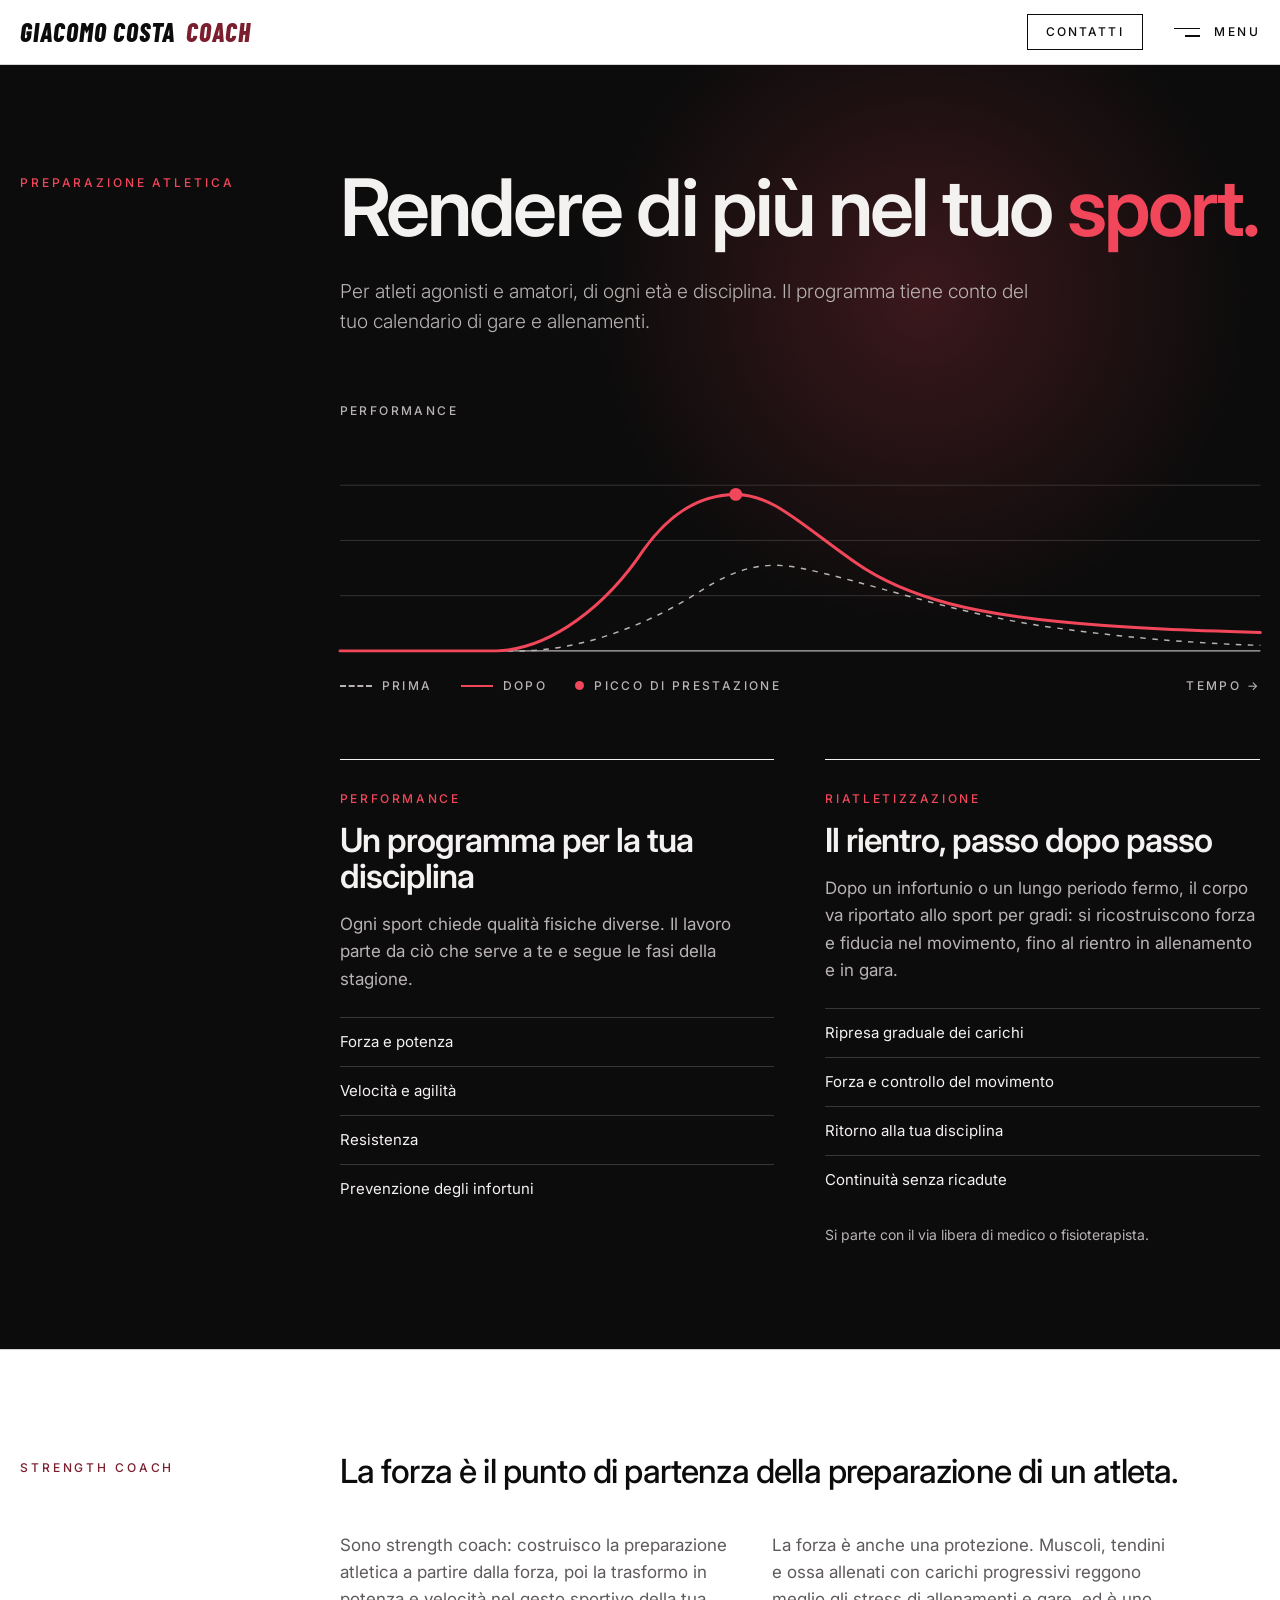
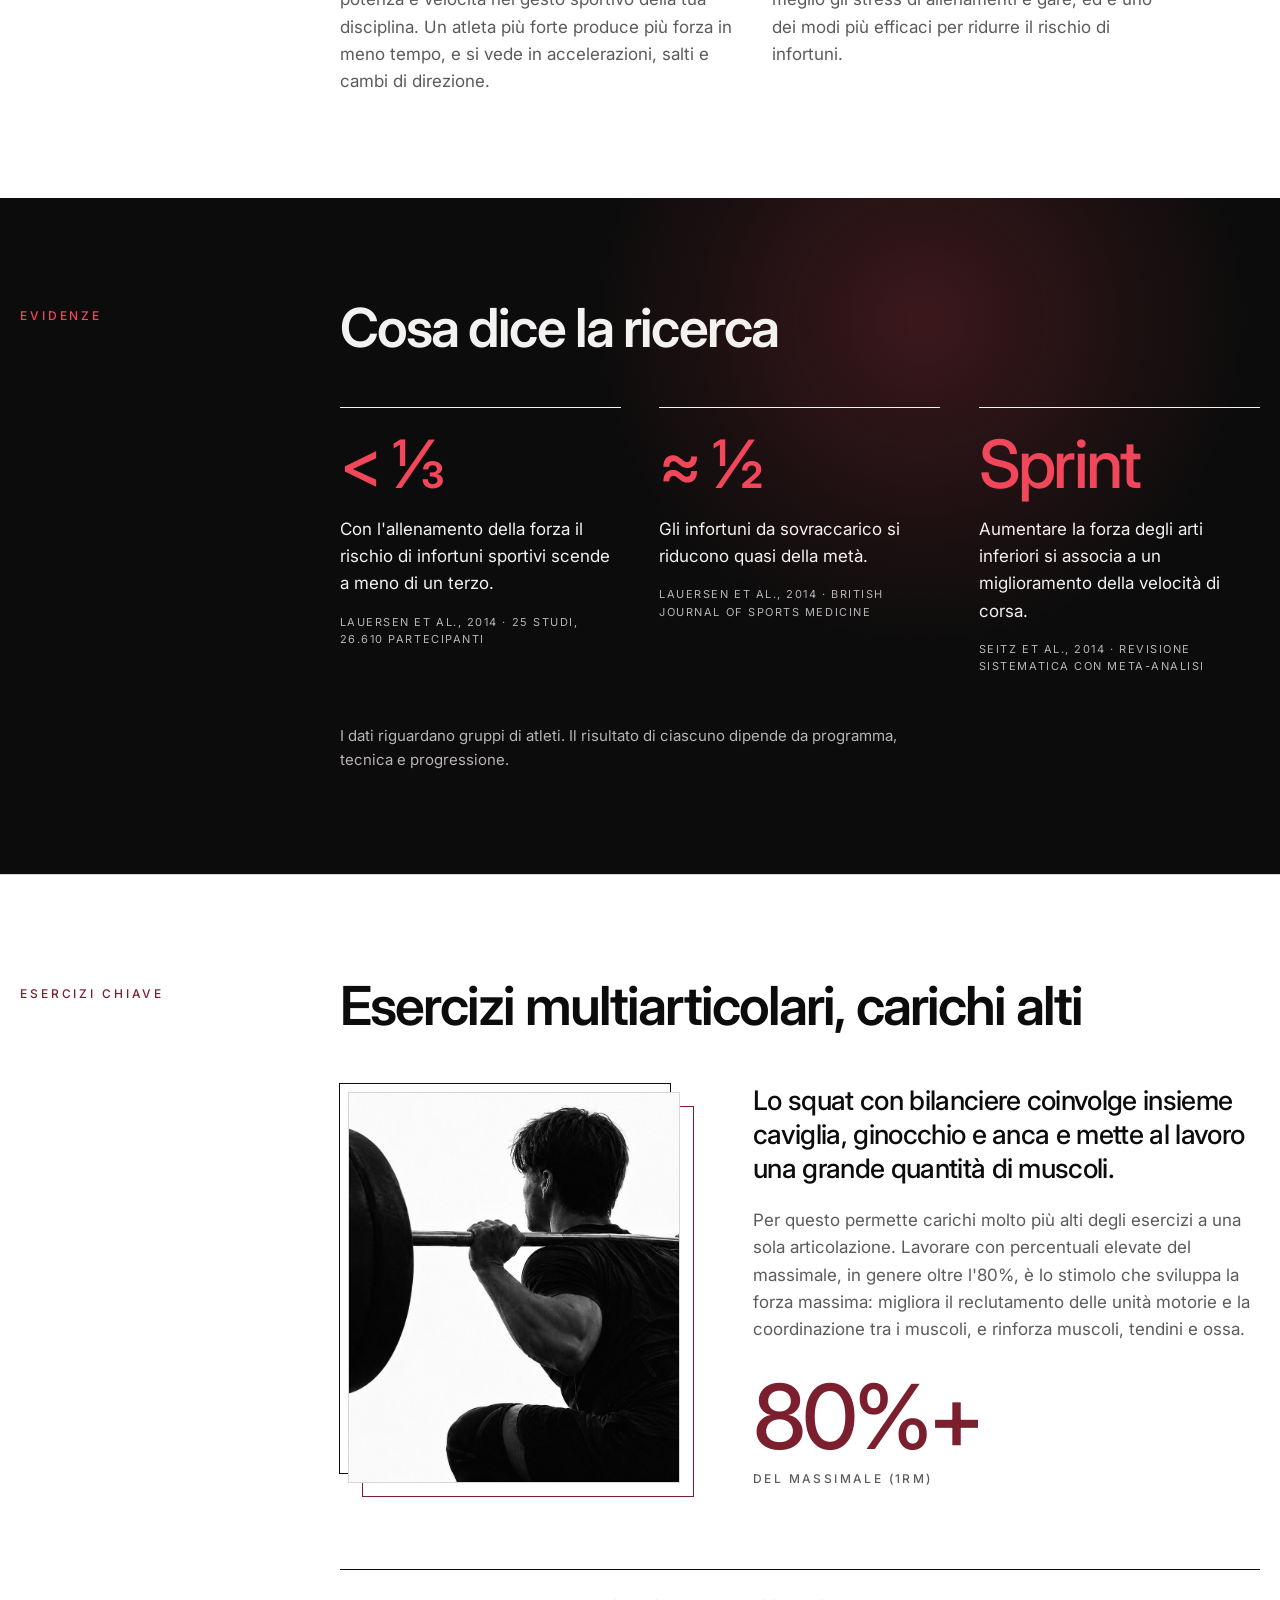
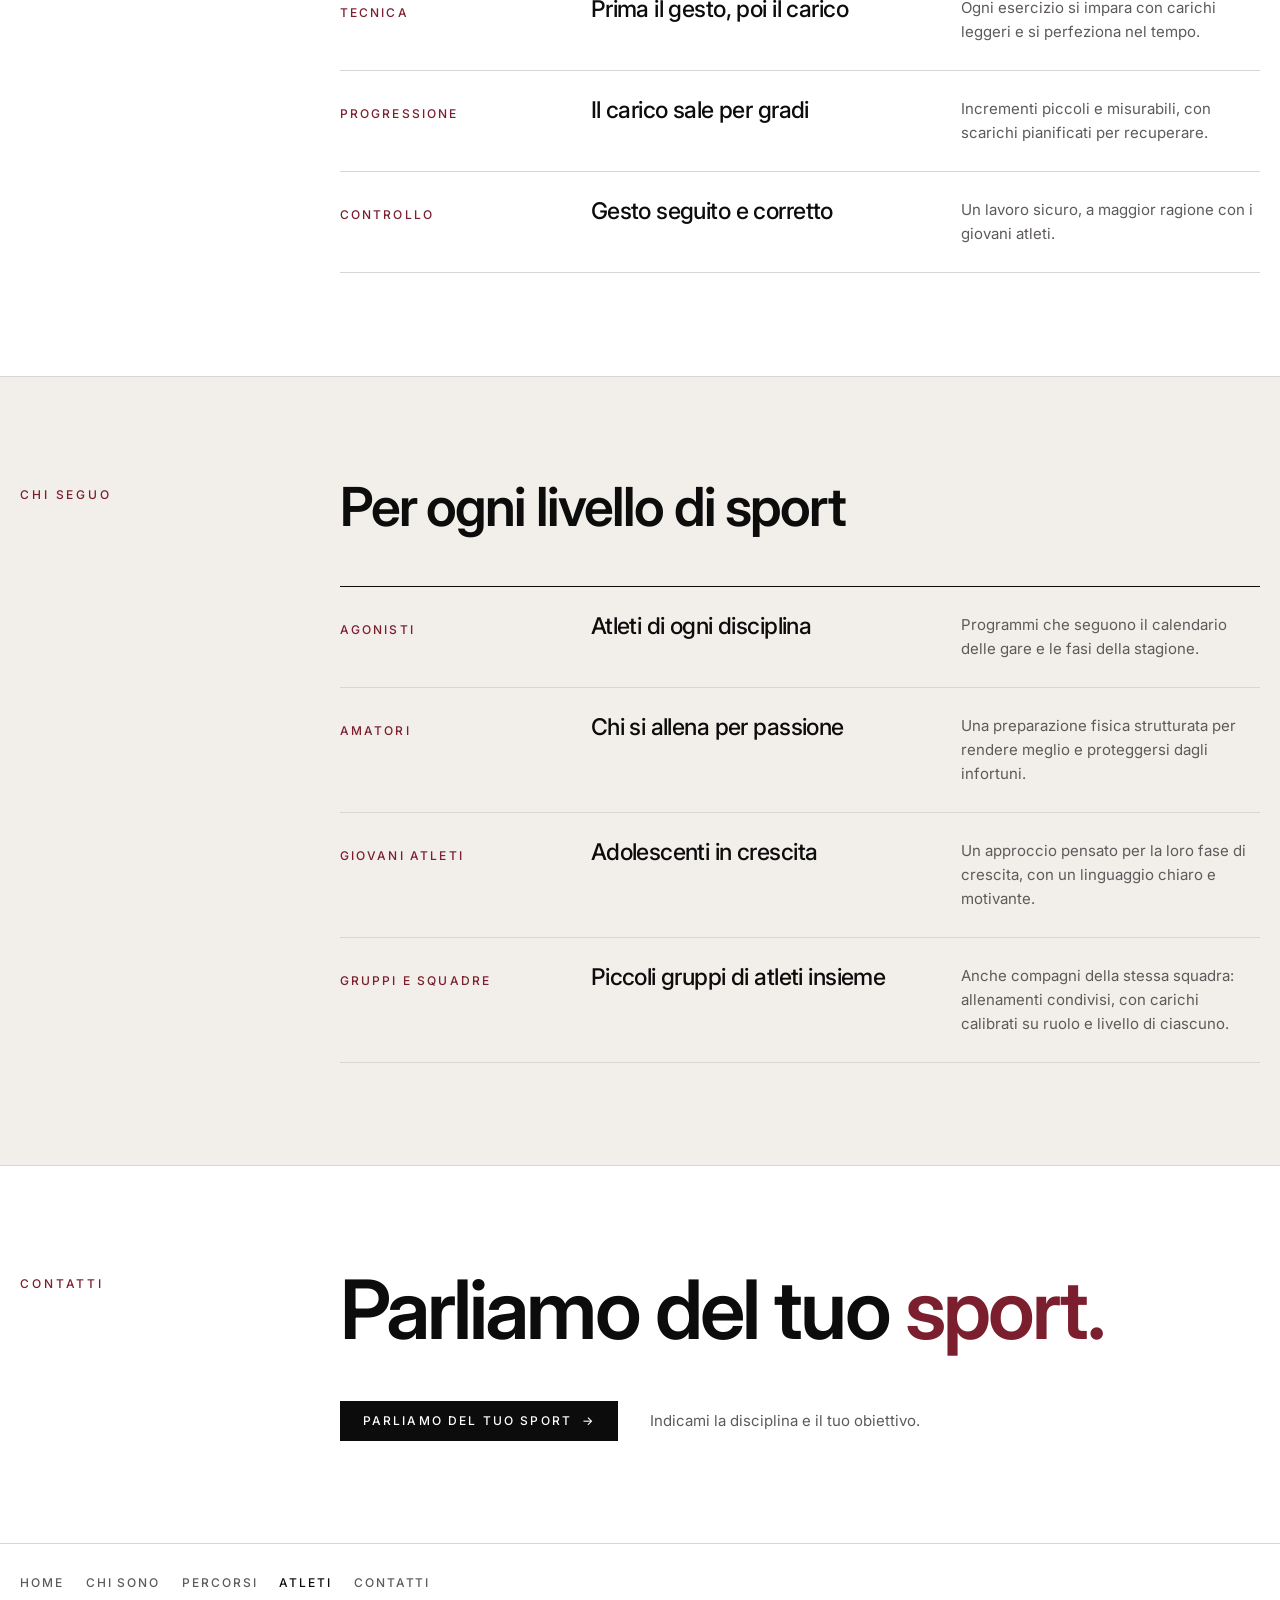
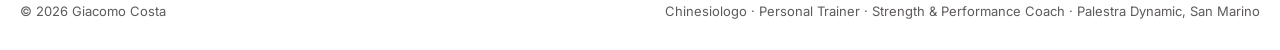
==== atleti.html @ 85cac119 "Add files via upload" ====
<!doctype html>
<html lang="it">
<head>
<meta charset="utf-8">
<meta name="viewport" content="width=device-width, initial-scale=1, viewport-fit=cover">
<title>Preparazione atletica | Giacomo Costa, San Marino</title>
<meta name="description" content="Preparazione atletica e strength coaching per migliorare nel proprio sport, online o alla palestra Dynamic di San Marino.">
<meta name="theme-color" content="#0D0C0C">
<meta property="og:title" content="Preparazione atletica | Giacomo Costa, San Marino">
<meta property="og:description" content="Preparazione atletica e strength coaching per migliorare nel proprio sport, online o alla palestra Dynamic di San Marino.">
<meta property="og:type" content="website">
<meta property="og:locale" content="it_IT">
<meta property="og:site_name" content="Giacomo Costa Coach">
<meta property="og:url" content="https://giacomocostacoach.it/atleti.html">
<link rel="canonical" href="https://giacomocostacoach.it/atleti.html">

<link rel="icon" href="favicon.ico" sizes="48x48">
<link rel="icon" href="icon-96.png" type="image/png" sizes="96x96">
<link rel="icon" href="assets/favicon.svg" type="image/svg+xml">
<link rel="apple-touch-icon" href="apple-touch-icon.png">
<link rel="preconnect" href="https://fonts.googleapis.com"><link rel="preconnect" href="https://fonts.gstatic.com" crossorigin><link rel="stylesheet" href="https://fonts.googleapis.com/css2?family=Inter:ital,opsz,wght@0,14..32,300..700;1,14..32,400&family=Barlow+Condensed:ital,wght@1,800&display=swap">
<link rel="stylesheet" href="style.css">
</head>
<body>
<header class="top">
  <div class="wrap">
    <a class="mark" href="index.html" aria-label="Giacomo Costa Coach, home">Giacomo Costa <span>Coach</span></a>
    <div class="tools">
      <a class="btn" href="contatti.html">Contatti</a>
      <button class="menu-btn" id="menu-btn" type="button" aria-expanded="false" aria-controls="drawer"><span class="bars" aria-hidden="true"></span>Menu</button>
    </div>
  </div>
</header>
<div class="scrim" id="scrim"></div>
<aside class="drawer" id="drawer" aria-label="Menu principale" aria-hidden="true">
  <div class="drawer-head">
    <a class="mark" href="index.html" aria-label="Giacomo Costa Coach, home">Giacomo Costa <span>Coach</span></a>
    <button class="drawer-close" id="drawer-close" type="button"><span aria-hidden="true"></span>Chiudi</button>
  </div>
  <nav aria-label="Pagine del sito"><ul><li style="--n:0"><a href="index.html">Home<small>Inizio</small></a></li><li style="--n:1"><a href="chi-sono.html">Chi sono<small>Profilo e titoli</small></a></li><li style="--n:2"><a href="percorsi.html">Percorsi<small>Obiettivi e metodo</small></a></li><li style="--n:3"><a href="atleti.html" aria-current="page">Atleti<small>Performance e rientro</small></a></li><li style="--n:4"><a href="contatti.html">Contatti<small>Scrivimi</small></a></li></ul></nav>
  <div class="reach">
    <a href="mailto:info@giacomocostacoach.it">info@giacomocostacoach.it</a>
    <a href="https://www.instagram.com/giacomo.costa_/" target="_blank" rel="noopener">@giacomo.costa_</a>
  </div>
</aside>
<main id="top" class="sport">
  <section class="sec band">
    <div class="wrap">
      <div class="grid">
        <p class="label">Preparazione atletica</p>
        <div class="body">
          <h1 class="h1 big">Rendere di più nel tuo <em>sport</em>.</h1>
          <p class="intro">Per atleti agonisti e amatori, di ogni età e disciplina. Il programma tiene conto del tuo calendario di gare e allenamenti.</p>
          <figure class="force">
            <div class="axis-top">Performance</div>
            <svg viewBox="0 0 1000 250" role="img" aria-label="Curva prestazione-tempo: con l'allenamento la prestazione sale più in fretta e arriva più in alto">
              <line class="gl" x1="0" y1="60" x2="1000" y2="60"/>
              <line class="gl" x1="0" y1="120" x2="1000" y2="120"/>
              <line class="gl" x1="0" y1="180" x2="1000" y2="180"/>
              <line class="axis" x1="0" y1="240" x2="1000" y2="240"/>
              <path class="before" d="M0 240 L200 240 C270 238 340 208 390 176 C430 150 460 142 500 150 C570 164 660 198 770 214 C870 228 940 232 1000 234"/>
              <path class="curve" pathLength="1" d="M0 240 L170 240 C230 238 290 190 330 130 C360 88 395 70 430 70 C470 70 500 102 560 144 C620 186 700 200 780 208 C860 216 930 218 1000 220"/>
              <g class="peak">
                <circle class="ring" cx="430" cy="70" r="14"/>
                <circle class="ring r2" cx="430" cy="70" r="14"/>
                <circle class="dot" cx="430" cy="70" r="7"/>
              </g>
            </svg>
            <div class="legend">
              <span class="k k-before">Prima</span>
              <span class="k">Dopo</span>
              <span class="k k-peak">Picco di prestazione</span>
              <span class="t">Tempo →</span>
            </div>
          </figure>
          <div class="tracks">
            <div class="track">
              <small>Performance</small>
              <h3>Un programma per la tua disciplina</h3>
              <p>Ogni sport chiede qualità fisiche diverse. Il lavoro parte da ciò che serve a te e segue le fasi della stagione.</p>
              <ul>
                <li>Forza e potenza</li>
                <li>Velocità e agilità</li>
                <li>Resistenza</li>
                <li>Prevenzione degli infortuni</li>
              </ul>
            </div>
            <div class="track">
              <small>Riatletizzazione</small>
              <h3>Il rientro, passo dopo passo</h3>
              <p>Dopo un infortunio o un lungo periodo fermo, il corpo va riportato allo sport per gradi: si ricostruiscono forza e fiducia nel movimento, fino al rientro in allenamento e in gara.</p>
              <ul>
                <li>Ripresa graduale dei carichi</li>
                <li>Forza e controllo del movimento</li>
                <li>Ritorno alla tua disciplina</li>
                <li>Continuità senza ricadute</li>
              </ul>
              <p class="gate">Si parte con il via libera di medico o fisioterapista.</p>
            </div>
          </div>
        </div>
      </div>
    </div>
  </section>

  <section class="sec">
    <div class="wrap">
      <div class="grid">
        <p class="label">Strength coach</p>
        <div class="body">
          <h2 class="lead">La forza è il punto di partenza della preparazione di un atleta.</h2>
          <div class="cols">
            <p>Sono strength coach: costruisco la preparazione atletica a partire dalla forza, poi la trasformo in potenza e velocità nel gesto sportivo della tua disciplina. Un atleta più forte produce più forza in meno tempo, e si vede in accelerazioni, salti e cambi di direzione.</p>
            <p>La forza è anche una protezione. Muscoli, tendini e ossa allenati con carichi progressivi reggono meglio gli stress di allenamenti e gare, ed è uno dei modi più efficaci per ridurre il rischio di infortuni.</p>
          </div>
        </div>
      </div>
    </div>
  </section>

  <section class="sec band">
    <div class="wrap">
      <div class="grid">
        <p class="label">Evidenze</p>
        <div class="body">
          <h2 class="h2">Cosa dice la ricerca</h2>
          <div class="stats">
            <div class="stat">
              <b>&lt; ⅓</b>
              <p>Con l'allenamento della forza il rischio di infortuni sportivi scende a meno di un terzo.</p>
              <small class="src">Lauersen et al., 2014 · 25 studi, 26.610 partecipanti</small>
            </div>
            <div class="stat">
              <b>≈ ½</b>
              <p>Gli infortuni da sovraccarico si riducono quasi della metà.</p>
              <small class="src">Lauersen et al., 2014 · British Journal of Sports Medicine</small>
            </div>
            <div class="stat">
              <b>Sprint</b>
              <p>Aumentare la forza degli arti inferiori si associa a un miglioramento della velocità di corsa.</p>
              <small class="src">Seitz et al., 2014 · revisione sistematica con meta-analisi</small>
            </div>
          </div>
          <p class="stat-note">I dati riguardano gruppi di atleti. Il risultato di ciascuno dipende da programma, tecnica e progressione.</p>
        </div>
      </div>
    </div>
  </section>

  <section class="sec">
    <div class="wrap">
      <div class="grid">
        <p class="label">Esercizi chiave</p>
        <div class="body">
          <h2 class="h2">Esercizi multiarticolari, carichi alti</h2>
          <div class="sq">
            <div class="frame-wrap sqwrap"><figure class="slot sqphoto">
              <img src="assets/squat.jpg" alt="Squat con bilanciere" width="877" height="1032" loading="lazy" decoding="async">
            </figure></div>
            <div class="sq-txt">
              <p class="sq-lead">Lo squat con bilanciere coinvolge insieme caviglia, ginocchio e anca e mette al lavoro una grande quantità di muscoli.</p>
              <p>Per questo permette carichi molto più alti degli esercizi a una sola articolazione. Lavorare con percentuali elevate del massimale, in genere oltre l'80%, è lo stimolo che sviluppa la forza massima: migliora il reclutamento delle unità motorie e la coordinazione tra i muscoli, e rinforza muscoli, tendini e ossa.</p>
              <div class="sq-num"><p class="bignum">80%+</p><p class="bigcap">del massimale (1RM)</p></div>
            </div>
          </div>
          <div class="rows">
            <div class="r">
              <p class="k">Tecnica</p>
              <p class="t">Prima il gesto, poi il carico</p>
              <p class="n">Ogni esercizio si impara con carichi leggeri e si perfeziona nel tempo.</p>
            </div>
            <div class="r">
              <p class="k">Progressione</p>
              <p class="t">Il carico sale per gradi</p>
              <p class="n">Incrementi piccoli e misurabili, con scarichi pianificati per recuperare.</p>
            </div>
            <div class="r">
              <p class="k">Controllo</p>
              <p class="t">Gesto seguito e corretto</p>
              <p class="n">Un lavoro sicuro, a maggior ragione con i giovani atleti.</p>
            </div>
          </div>
        </div>
      </div>
    </div>
  </section>

  <section class="sec stone">
    <div class="wrap">
      <div class="grid">
        <p class="label">Chi seguo</p>
        <div class="body">
          <h2 class="h2">Per ogni livello di sport</h2>
          <div class="rows">
            <div class="r">
              <p class="k">Agonisti</p>
              <p class="t">Atleti di ogni disciplina</p>
              <p class="n">Programmi che seguono il calendario delle gare e le fasi della stagione.</p>
            </div>
            <div class="r">
              <p class="k">Amatori</p>
              <p class="t">Chi si allena per passione</p>
              <p class="n">Una preparazione fisica strutturata per rendere meglio e proteggersi dagli infortuni.</p>
            </div>
            <div class="r">
              <p class="k">Giovani atleti</p>
              <p class="t">Adolescenti in crescita</p>
              <p class="n">Un approccio pensato per la loro fase di crescita, con un linguaggio chiaro e motivante.</p>
            </div>
            <div class="r">
              <p class="k">Gruppi e squadre</p>
              <p class="t">Piccoli gruppi di atleti insieme</p>
              <p class="n">Anche compagni della stessa squadra: allenamenti condivisi, con carichi calibrati su ruolo e livello di ciascuno.</p>
            </div>
          </div>
        </div>
      </div>
    </div>
  </section>

  <section class="sec">
    <div class="wrap">
      <div class="grid">
        <p class="label">Contatti</p>
        <div class="body">
          <h2 class="big">Parliamo del tuo <em>sport</em>.</h2>
          <div class="cta-row">
            <a class="btn solid" href="contatti.html">Parliamo del tuo sport</a>
            <p class="note" style="margin:0">Indicami la disciplina e il tuo obiettivo.</p>
          </div>
        </div>
      </div>
    </div>
  </section>
</main>
<footer>
  <div class="wrap">
    <div class="foot-top"><ul class="flinks"><li><a href="index.html">Home</a></li><li><a href="chi-sono.html">Chi sono</a></li><li><a href="percorsi.html">Percorsi</a></li><li><a href="atleti.html" aria-current="page">Atleti</a></li><li><a href="contatti.html">Contatti</a></li></ul></div>
    <div class="foot-bot">
      <span>© 2026 Giacomo Costa</span>
      <span>Chinesiologo · Personal Trainer · Strength &amp; Performance Coach · Palestra Dynamic, San Marino</span>
    </div>
  </div>
</footer>
<button class="totop" id="totop" type="button" aria-label="Torna all'inizio della pagina">
  <svg viewBox="0 0 44 44" aria-hidden="true">
    <circle class="trk" cx="22" cy="22" r="20"/>
    <circle class="prg" cx="22" cy="22" r="20" pathLength="1"/>
    <path class="arw" d="M22 29V15M15 21l7-7 7 7"/>
  </svg>
</button>
<script src="site.js"></script>
</body>
</html>
---- style.css ----
/* Layout: editorial, asymmetric 12-column grid on white with hairline rules.
   Colour is rationed: one bordeaux block, one bordeaux italic per headline,
   and a goniometer (joint-angle gauge) motif on the portrait frame. */
:root{
  --paper:#FFFFFF;
  --ink:#0D0C0C;
  --mute:#5E5A5B;
  --line:#DAD6D6;
  --tint:#F5F3F3;
  --accent:#7B1E2E;
  --block:#7B1E2E;
  --on-block:#FFFFFF;
  --on-block-mute:rgba(255,255,255,.8);
  --band:#0D0C0C;--on-band:#F4F1F1;--on-band-mute:#B9B3B4;--band-line:#3A3536;--accent-band:#F2475A;
  --display:"Bodoni Moda","Didot","Bodoni 72",Georgia,serif;
  --sans:"Inter","SF Pro Text","Helvetica Neue",system-ui,sans-serif;
}
@media (prefers-color-scheme: dark){
  :root:not([data-theme="light"]){
    --paper:#0C0B0B;--ink:#F4F1F1;--mute:#A39E9F;--line:#2D292A;--tint:#151213;--accent:#F2475A;--block:#7B1E2E;--on-block:#FFFFFF;--on-block-mute:rgba(255,255,255,.8);
    --band:#171314;--on-band:#F4F1F1;--on-band-mute:#B9B3B4;--band-line:#3A3536;--accent-band:#F2475A;
    color-scheme:dark;
  }
}
:root[data-theme="dark"]{
  --paper:#0C0B0B;--ink:#F4F1F1;--mute:#A39E9F;--line:#2D292A;--tint:#151213;--accent:#F2475A;--block:#7B1E2E;--on-block:#FFFFFF;--on-block-mute:rgba(255,255,255,.8);
  --band:#171314;--on-band:#F4F1F1;--on-band-mute:#B9B3B4;--band-line:#3A3536;--accent-band:#F2475A;
  color-scheme:dark;
}

*{box-sizing:border-box}
html{scroll-behavior:smooth}
body{
  margin:0;background:var(--paper);color:var(--ink);
  font-family:var(--sans);font-size:1.0625rem;line-height:1.6;font-weight:400;
  -webkit-font-smoothing:antialiased;
}
body::before{content:"";position:fixed;inset:0 0 auto;height:env(safe-area-inset-top,0px);z-index:10;background:var(--paper)}
a{color:inherit}
a:focus-visible,.btn:focus-visible{outline:2px solid var(--accent);outline-offset:3px}
h1,h2,h3,p,dl,dd,figure{margin:0}

.wrap{
  width:100%;max-width:1280px;margin-inline:auto;
  padding-left:max(20px,env(safe-area-inset-left,0px));
  padding-right:max(20px,env(safe-area-inset-right,0px));
}

/* Header */
.top{position:sticky;top:env(safe-area-inset-top,0px);z-index:11;background:var(--paper);border-bottom:1px solid var(--line)}
.top .wrap{display:flex;align-items:center;justify-content:space-between;gap:24px;min-height:64px}
.mark{font-weight:500;font-size:.8125rem;letter-spacing:.32em;text-transform:uppercase;text-decoration:none;white-space:nowrap}
.nav{display:flex;align-items:center;gap:28px}
.nav a:not(.btn){font-size:.75rem;letter-spacing:.18em;text-transform:uppercase;color:var(--mute);text-decoration:none;font-weight:500}
.nav a:not(.btn):hover{color:var(--ink)}
.btn{
  display:inline-flex;align-items:center;gap:10px;padding:13px 22px;
  border:1px solid var(--ink);color:var(--ink);background:transparent;
  font:500 .75rem/1 var(--sans);letter-spacing:.18em;text-transform:uppercase;text-decoration:none;
  transition:background .2s,color .2s,border-color .2s,transform .3s cubic-bezier(.2,.7,.2,1);
}
.btn:hover{background:var(--ink);color:var(--paper)}
.btn.solid{background:var(--ink);color:var(--paper)}
.btn.solid:hover{background:var(--accent);border-color:var(--accent);color:var(--paper)}

/* Hero */
.hero{padding-block:clamp(40px,7vw,96px) clamp(40px,6vw,80px)}
.hero .grid{display:grid;grid-template-columns:repeat(12,minmax(0,1fr));gap:clamp(24px,3vw,48px);align-items:end}
.hero-copy{grid-column:1/9;min-width:0}
.hero-frame{grid-column:9/13;min-width:0}
.eyebrow{display:flex;align-items:center;gap:14px;margin-bottom:28px;font-size:.75rem;letter-spacing:.24em;text-transform:uppercase;color:var(--accent);font-weight:500}
.eyebrow::before{content:"";width:40px;height:1px;background:currentColor;flex:none}
.h1{font-family:var(--display);font-weight:400;font-size:clamp(2.3rem,5.2vw,4.7rem);line-height:1.04;letter-spacing:-.022em;margin-bottom:28px;text-wrap:balance}
.h1 em{font-style:italic;color:var(--accent)}
.lede{font-weight:300;font-size:clamp(1.1rem,1.5vw,1.3rem);line-height:1.55;color:var(--mute);max-width:32em;margin-bottom:20px}
.hero-where{margin-bottom:36px;font-size:.8125rem;letter-spacing:.22em;text-transform:uppercase;font-weight:500;color:var(--accent)}
.actions{display:flex;flex-wrap:wrap;gap:12px}

.slot{position:relative;background:var(--tint);border:1px solid var(--line);overflow:hidden;isolation:isolate}
.slot img{position:absolute;inset:0;display:block;width:100%;height:100%;object-fit:cover}
.portrait img{object-position:52% 30%}
.slot figcaption{position:absolute;left:16px;top:14px;font-size:.6875rem;letter-spacing:.2em;text-transform:uppercase;color:var(--mute)}
.portrait{aspect-ratio:4/5;max-width:100%}

/* Ledger */
.ledger{display:grid;grid-template-columns:repeat(4,minmax(0,1fr));gap:28px clamp(20px,3vw,48px);padding-bottom:clamp(48px,6vw,80px)}
.ledger>div{position:relative;padding-top:18px;min-width:0}
.ledger b{display:block;font:400 clamp(2.2rem,4vw,3.4rem)/1 var(--display);letter-spacing:-.02em;margin-bottom:12px}
.ledger span{display:block;font-size:.875rem;line-height:1.45;color:var(--mute);max-width:22ch}

/* Sections */
.sec{border-top:1px solid var(--line);padding-block:clamp(56px,8vw,120px)}
.sec .grid{display:grid;grid-template-columns:repeat(12,minmax(0,1fr));gap:clamp(24px,3vw,48px)}
.label{grid-column:1/4;margin-top:6px;font-size:.75rem;letter-spacing:.24em;text-transform:uppercase;color:var(--accent);font-weight:500}
.body{grid-column:4/13;min-width:0}
.h2{font-family:var(--display);font-weight:400;font-size:clamp(2rem,4.4vw,3.6rem);line-height:1.04;letter-spacing:-.02em;margin-bottom:clamp(28px,4vw,56px);text-wrap:balance;max-width:18em}

.lead{font-family:var(--display);font-weight:400;font-size:clamp(1.5rem,2.7vw,2.3rem);line-height:1.28;letter-spacing:-.01em;margin-bottom:40px;max-width:30em;text-wrap:pretty}
.cols{display:grid;grid-template-columns:repeat(2,minmax(0,1fr));gap:32px;max-width:52rem}
.cols p{color:var(--mute)}

.rows{border-top:1px solid var(--ink)}
.r{display:grid;grid-template-columns:minmax(0,1.1fr) minmax(0,1.7fr) minmax(0,1.5fr);gap:12px 32px;padding:26px 0;border-bottom:1px solid var(--line)}
.r .k{padding-top:.45rem;font-size:.75rem;letter-spacing:.18em;text-transform:uppercase;color:var(--accent);font-weight:500}
.r .t{font-family:var(--display);font-size:clamp(1.25rem,2vw,1.6rem);line-height:1.2}
.r .n{color:var(--mute);font-size:.9375rem}

.svc-list{border-top:1px solid var(--ink)}
.svc{display:grid;grid-template-columns:repeat(2,minmax(0,1fr));gap:12px 40px;padding:30px 0;border-bottom:1px solid var(--line);align-items:baseline}
.svc h3{font-family:var(--display);font-weight:400;font-size:clamp(1.7rem,3vw,2.5rem);line-height:1.08;letter-spacing:-.015em}
.svc p{color:var(--mute);max-width:30em}

.steps{display:grid;grid-template-columns:repeat(3,minmax(0,1fr));gap:32px}
.step{position:relative;padding-top:20px;min-width:0}
.step b{display:block;font:400 3.6rem/1 var(--display);color:var(--accent);margin-bottom:18px}
.step h3{font-family:var(--display);font-weight:400;font-size:1.5rem;margin-bottom:10px}
.step p{color:var(--mute);font-size:.9375rem}

.where{display:grid;grid-template-columns:repeat(2,minmax(0,1fr));gap:20px}
.pane{padding:clamp(28px,3.5vw,44px);min-height:280px;display:flex;flex-direction:column;justify-content:space-between;gap:36px;min-width:0}
.pane small{font-size:.75rem;letter-spacing:.22em;text-transform:uppercase;font-weight:500}
.pane h3{font-family:var(--display);font-weight:400;font-size:clamp(1.8rem,3vw,2.5rem);line-height:1.08;margin-bottom:12px}
.pane p{max-width:26em}
.pane.a{background:var(--tint);border:1px solid var(--line)}
.pane.a small{color:var(--accent)}
.pane.a p{color:var(--mute)}
.pane.b{background:var(--block);color:var(--on-block)}
.pane.b small,.pane.b p{color:var(--on-block-mute)}
.wide{margin-top:20px;aspect-ratio:21/8;background:#000000;border-color:#000000}
.wide img{object-fit:contain;padding:clamp(16px,4%,40px)}
.slot.wide img{animation:none}

.big{font-family:var(--display);font-weight:400;font-size:clamp(2.4rem,6.4vw,5.2rem);line-height:1;letter-spacing:-.025em;margin-bottom:48px;text-wrap:balance}
.big em{font-style:italic;color:var(--accent)}
.contacts{border-top:1px solid var(--ink);max-width:44rem}
.c{display:flex;flex-wrap:wrap;justify-content:space-between;align-items:baseline;gap:6px 16px;padding:20px 0;border-bottom:1px solid var(--line)}
.c dt{font-size:.75rem;letter-spacing:.2em;text-transform:uppercase;color:var(--mute);font-weight:500}
.c dd{font-family:var(--display);font-size:1.25rem}
.c dd{display:flex;flex-wrap:wrap;align-items:baseline;gap:6px 16px;min-width:0;overflow-wrap:anywhere}
.c dd a{text-decoration:none;border-bottom:1px solid var(--line);transition:border-color .2s,color .2s}
.c dd a:hover{color:var(--accent);border-color:var(--accent)}
.copy{font:500 .6875rem/1 var(--sans);letter-spacing:.18em;text-transform:uppercase;padding:8px 12px;background:transparent;color:var(--mute);border:1px solid var(--line);cursor:pointer;transition:color .2s,border-color .2s}
.copy:hover{color:var(--ink);border-color:var(--ink)}
.copy:focus-visible{outline:2px solid var(--accent);outline-offset:3px}
.note{margin-top:20px;color:var(--mute);font-size:.9375rem;max-width:34em}

.inl{color:var(--accent);text-decoration:none;border-bottom:1px solid currentColor}
.inl:hover{color:var(--ink)}

/* Athletic preparation band */
.band{background:var(--band);color:var(--on-band);border-top:0}
.band .label{color:var(--accent-band)}
.band .big{font-size:clamp(2.1rem,5vw,4rem);margin-bottom:28px;max-width:16em}
.band .big em{color:var(--accent-band)}
.band .intro{font-weight:300;font-size:clamp(1.1rem,1.5vw,1.3rem);line-height:1.55;color:var(--on-band-mute);max-width:36em;margin-bottom:clamp(36px,5vw,64px)}
.tracks{display:grid;grid-template-columns:repeat(2,minmax(0,1fr));gap:clamp(28px,4vw,64px)}
.track{border-top:1px solid var(--on-band);padding-top:24px;min-width:0}
.track small{font-size:.75rem;letter-spacing:.22em;text-transform:uppercase;color:var(--accent-band);font-weight:500}
.track h3{font-family:var(--display);font-weight:400;font-size:clamp(1.8rem,3vw,2.6rem);line-height:1.08;margin:12px 0 16px}
.track p{color:var(--on-band-mute);max-width:30em}
.track ul{list-style:none;margin:24px 0 0;padding:0}
.track li{padding:12px 0;border-top:1px solid var(--band-line);font-size:.9375rem}
.track .gate{margin-top:20px;font-size:.875rem}
.band .foot{margin-top:clamp(36px,5vw,64px);padding-top:28px;border-top:1px solid var(--band-line);display:flex;flex-wrap:wrap;align-items:center;justify-content:space-between;gap:20px 32px}
.band .foot p{color:var(--on-band-mute);max-width:34em}
.btn.light{border-color:var(--on-band);color:var(--on-band)}
.btn.light:hover{background:var(--on-band);color:var(--band)}
.band a:focus-visible,.band .btn:focus-visible{outline-color:var(--accent-band)}

footer{border-top:1px solid var(--line);padding-block:28px}
footer .wrap{display:flex;flex-wrap:wrap;justify-content:space-between;gap:8px 24px;font-size:.8125rem;color:var(--mute)}

@media (max-width:900px){
  .hero-copy,.hero-frame,.label,.body{grid-column:1/-1}
  .hero-frame{max-width:440px}
  .label{margin-top:0}
  .ledger{grid-template-columns:repeat(2,minmax(0,1fr))}
  .cols,.svc,.where,.steps,.tracks{grid-template-columns:1fr}
  .r{grid-template-columns:1fr}
  .r .k{padding-top:0}
  .nav a:not(.btn){display:none}
  .wide{aspect-ratio:4/3}
}
/* Motion: everything is visible at rest; scroll-driven effects only where supported */
.ledger>div::before,.step::before{content:"";position:absolute;left:0;right:0;top:0;height:1px;background:var(--ink);transform-origin:left}
.ledger b{font-variant-numeric:tabular-nums}
.top{position:sticky}
.top::after{content:"";position:absolute;left:0;right:0;bottom:-1px;height:2px;background:var(--accent);transform-origin:left;transform:scaleX(0);pointer-events:none}

@keyframes enter{from{opacity:0;transform:translateY(28px)}to{opacity:1;transform:none}}
@keyframes slide{from{opacity:0;transform:translateX(-28px)}to{opacity:1;transform:none}}
@keyframes draw{from{transform:scaleX(0)}to{transform:scaleX(1)}}
@keyframes unveil{from{clip-path:inset(0 100% 0 0)}to{clip-path:inset(0 0 0 0)}}
@keyframes progress{from{transform:scaleX(0)}to{transform:scaleX(1)}}

.hero-copy>*{animation:enter .9s cubic-bezier(.2,.7,.2,1) both}
.hero-copy>:nth-child(2){animation-delay:.08s}
.hero-copy>:nth-child(3){animation-delay:.16s}
.hero-copy>:nth-child(4){animation-delay:.24s}
.hero-frame{animation:enter 1.1s cubic-bezier(.2,.7,.2,1) .2s both}

@supports (animation-timeline: view()){
  .label{animation:slide linear both;animation-timeline:view();animation-range:entry 0% entry 70%}
  .lead,.cols,.note,.c,.r,.svc,.step,.pane,.wide,.track,.intro,.foot,.ledger>div{animation:enter linear both;animation-timeline:view();animation-range:entry 5% entry 65%}
  .ledger>div:nth-child(2),.step:nth-child(2){animation-range:entry 12% entry 72%}
  .ledger>div:nth-child(3),.step:nth-child(3){animation-range:entry 19% entry 79%}
  .ledger>div:nth-child(4){animation-range:entry 26% entry 86%}
  .ledger>div::before,.step::before{animation:draw linear both;animation-timeline:view();animation-range:entry 0% entry 80%}
  .pane.b{animation:unveil linear both;animation-timeline:view();animation-range:entry 0% entry 85%}
  .wide{animation:unveil linear both;animation-timeline:view();animation-range:entry 0% entry 85%}
  .photo-wrap::before{animation:frameA 1s cubic-bezier(.2,.7,.2,1) .4s both,spreadA linear both;animation-timeline:auto,scroll(root);animation-range:normal,0 90vh}
  .photo-wrap::after{animation:frameB 1s cubic-bezier(.2,.7,.2,1) .4s both,spreadB linear both;animation-timeline:auto,scroll(root);animation-range:normal,0 90vh}
}
@supports (animation-timeline: scroll()){
  .top::after{animation:progress linear both;animation-timeline:scroll(root)}
}

/* More motion: words, marquee, hover details */
.w{display:inline-block;overflow:hidden;vertical-align:bottom;padding:.1em .08em .14em;margin:-.1em -.08em -.14em}
.w>span{display:inline-block}
@keyframes wordup{from{transform:translateY(112%)}to{transform:none}}
@keyframes trace{from{stroke-dashoffset:1}to{stroke-dashoffset:0}}
@keyframes pop{0%{opacity:0;transform:scale(0)}55%{opacity:1;transform:scale(1.7)}100%{opacity:1;transform:scale(1)}}
@keyframes ring{0%{opacity:.9;transform:scale(1)}100%{opacity:0;transform:scale(6)}}
@keyframes slam{0%{opacity:0;transform:scale(2.2)}60%{opacity:1;transform:scale(.94)}80%{transform:scale(1.04)}100%{opacity:1;transform:scale(1)}}
@keyframes zoom{from{transform:scale(1.14)}to{transform:scale(1)}}
.hero-copy>.h1{animation:none}
.hero-copy .w>span{animation:wordup 1s cubic-bezier(.2,.7,.2,1) both;animation-delay:calc(var(--i) * 80ms + 120ms)}

/* Force-time figure in the athletic band */
.force{margin:0 0 clamp(36px,5vw,64px);view-timeline-name:--force}
.force svg{display:block;width:100%;height:auto;overflow:visible}
.force .gl{stroke:var(--band-line);stroke-width:1}
.force .axis{stroke:var(--on-band-mute);stroke-width:1.2}
.force .before{fill:none;stroke:var(--on-band-mute);stroke-width:1.6;stroke-dasharray:6 7}
.force .curve{fill:none;stroke:var(--accent-band);stroke-width:3.2;stroke-linecap:round;stroke-linejoin:round}
.force .axis-top,.legend{font-size:.75rem;letter-spacing:.2em;text-transform:uppercase;color:var(--on-band-mute);font-weight:500}
.force .axis-top{margin-bottom:10px}
.legend{display:flex;flex-wrap:wrap;align-items:center;gap:10px 28px;margin-top:16px}
.legend .k{display:inline-flex;align-items:center;gap:10px}
.legend .k::before{content:"";width:32px;height:0;border-top:2px solid var(--accent-band)}
.legend .k-before::before{border-top:2px dashed var(--on-band-mute)}
.legend .k-peak::before{width:9px;height:9px;border:0;border-radius:50%;background:var(--accent-band)}
.legend .t{margin-left:auto}
.peak{transform-box:fill-box;transform-origin:center}
.peak .dot{fill:var(--accent-band)}
.peak .ring{fill:none;stroke:var(--accent-band);stroke-width:2;opacity:0;transform-box:fill-box;transform-origin:center;animation:ring 2.6s cubic-bezier(.2,.6,.3,1) infinite}
.peak .r2{animation-delay:1.3s}

.nav a:not(.btn){position:relative}
.nav a:not(.btn)::after{content:"";position:absolute;left:0;right:0;bottom:-6px;height:1px;background:var(--accent);transform:scaleX(0);transform-origin:left;transition:transform .3s cubic-bezier(.2,.7,.2,1)}
.nav a:not(.btn):hover::after{transform:scaleX(1)}
.btn.solid::after,.btn.light::after,.btn.hot::after{content:"→";transition:transform .25s cubic-bezier(.2,.7,.2,1)}
.btn.solid:hover::after,.btn.light:hover::after,.btn.hot:hover::after{transform:translateX(5px)}

.btn.hot{position:relative;overflow:hidden;background:var(--block);border-color:var(--block);color:var(--on-block)}
.btn.hot::before{content:"";position:absolute;top:0;bottom:0;left:-60%;width:40%;background:linear-gradient(100deg,transparent,rgba(255,255,255,.38),transparent);transform:skewX(-20deg);animation:shine 2s ease-in-out .8s infinite}
.btn.hot:hover{background:var(--ink);border-color:var(--ink);color:var(--paper)}
@keyframes shine{0%{left:-60%}50%,100%{left:130%}}

.photo-wrap{position:relative;margin:14px 28px 28px 14px}
.photo-wrap::before,.photo-wrap::after{content:"";position:absolute;inset:0;z-index:0;pointer-events:none}
.photo-wrap::before{border:1px solid var(--accent);translate:16px 16px;animation:frameA 1s cubic-bezier(.2,.7,.2,1) .4s both}
.photo-wrap::after{border:1px solid var(--ink);translate:-10px -10px;animation:frameB 1s cubic-bezier(.2,.7,.2,1) .4s both}
.photo-wrap .slot{z-index:1}
@keyframes frameA{from{translate:0 0}to{translate:16px 16px}}
@keyframes frameB{from{translate:0 0}to{translate:-10px -10px}}
@keyframes spreadA{from{transform:translate(0,0)}to{transform:translate(12px,12px)}}
@keyframes spreadB{from{transform:translate(0,0)}to{transform:translate(-4px,-4px)}}

@supports (animation-timeline: view()){
  .sec .w>span{animation:wordup linear both;animation-timeline:view();animation-range:entry calc(var(--i) * 3%) entry calc(55% + var(--i) * 3%)}
  .track li{animation:slide linear both;animation-timeline:view();animation-range:entry 0% entry 60%}
  .slot img{animation:zoom linear both;animation-timeline:view();animation-range:entry 0% cover 60%}
  .sec.band .w{overflow:visible}
  .sec.band .w>span{animation:slam linear both;animation-timeline:view();animation-range:entry calc(var(--i) * 4%) entry calc(50% + var(--i) * 4%);transform-origin:50% 70%}
  .force .curve{stroke-dasharray:1;stroke-dashoffset:0;animation:trace linear both;animation-timeline:--force;animation-range:entry 25% entry 100%}
  .force .peak{animation:pop linear both;animation-timeline:--force;animation-range:entry 90% cover 22%}
}

/* Gestures */
::selection{background:var(--accent);color:var(--paper)}
.nav a:not(.btn).on{color:var(--ink)}
.nav a:not(.btn).on::after{transform:scaleX(1)}

.photo-wrap{transition:transform .45s cubic-bezier(.2,.7,.2,1)}

.band{--gx:72%;--gy:18%;background:radial-gradient(520px circle at var(--gx) var(--gy),rgba(242,71,90,.2),transparent 62%),var(--band)}

.cursor{position:fixed;left:0;top:0;width:34px;height:34px;margin:-17px 0 0 -17px;border:1px solid #fff;border-radius:50%;pointer-events:none;z-index:50;opacity:0;mix-blend-mode:difference;transition:opacity .3s,width .3s,height .3s,margin .3s}
.cursor.on{opacity:1}
.cursor.big{width:60px;height:60px;margin:-30px 0 0 -30px}
@media (hover:none),(pointer:coarse){.cursor{display:none}}

.totop{position:fixed;z-index:20;right:calc(16px + env(safe-area-inset-right,0px));bottom:calc(16px + env(safe-area-inset-bottom,0px));width:46px;height:46px;padding:0;border:0;background:transparent;cursor:pointer;opacity:0;pointer-events:none;transform:translateY(12px);transition:opacity .3s,transform .3s}
.totop.show{opacity:1;pointer-events:auto;transform:none}
.totop:focus-visible{outline:2px solid var(--accent);outline-offset:3px;border-radius:50%}
.totop svg{display:block;width:100%;height:100%}
.totop .trk{fill:var(--paper);stroke:var(--line);stroke-width:1.5}
.totop .prg{fill:none;stroke:var(--accent);stroke-width:2;stroke-linecap:round;stroke-dasharray:1;stroke-dashoffset:1;transform:rotate(-90deg);transform-origin:50% 50%}
.totop .arw{fill:none;stroke:var(--ink);stroke-width:1.6;stroke-linecap:round;stroke-linejoin:round}

@media (prefers-reduced-motion:reduce){
  .cursor{display:none}
  html{scroll-behavior:auto}
  *,*::before,*::after{animation:none!important}
}

/* ===== Multi-page additions ===== */
:root{color-scheme:light}
[hidden]{display:none!important}
img{max-width:100%}

/* Smooth page-to-page transitions, header stays still */
@view-transition{navigation:auto}
.top{view-transition-name:site-header}
@media (prefers-reduced-motion:reduce){@view-transition{navigation:none}}

/* Header: name, contact button, menu button */
.top .tools{display:flex;align-items:center;gap:clamp(12px,2vw,28px)}
.top .tools .btn{padding:11px 18px}
.menu-btn{display:inline-flex;align-items:center;gap:14px;padding:12px 0 12px 6px;background:none;border:0;color:var(--ink);font:500 .75rem/1 var(--sans);letter-spacing:.2em;text-transform:uppercase;cursor:pointer}
.menu-btn:focus-visible,.drawer-close:focus-visible,.drawer a:focus-visible{outline:2px solid var(--accent);outline-offset:4px}
.bars{position:relative;width:26px;height:9px;flex:none}
.bars::before,.bars::after{content:"";position:absolute;right:0;height:1.5px;background:currentColor;transition:width .3s cubic-bezier(.2,.7,.2,1)}
.bars::before{top:0;width:100%}
.bars::after{bottom:0;width:60%}
.menu-btn:hover .bars::after{width:100%}

/* Side drawer */
html.menu-open body{overflow:hidden}
.scrim{position:fixed;inset:0;z-index:39;background:rgba(0,0,0,.5);opacity:0;pointer-events:none;transition:opacity .4s}
html.menu-open .scrim{opacity:1;pointer-events:auto}
.drawer{
  position:fixed;top:0;right:0;bottom:0;z-index:40;width:min(460px,100%);
  display:flex;flex-direction:column;gap:32px;overflow-y:auto;
  padding:calc(22px + env(safe-area-inset-top,0px)) max(28px,env(safe-area-inset-right,0px)) calc(28px + env(safe-area-inset-bottom,0px)) 36px;
  background:var(--band);color:var(--on-band);
  transform:translateX(100%);visibility:hidden;
  transition:transform .55s cubic-bezier(.2,.7,.2,1),visibility 0s .55s;
}
html.menu-open .drawer{transform:none;visibility:visible;transition:transform .55s cubic-bezier(.2,.7,.2,1),visibility 0s}
.drawer-head{display:flex;align-items:center;justify-content:space-between;gap:16px}
.drawer-head .mark{color:var(--on-band)}
.drawer-close{display:inline-flex;align-items:center;gap:12px;padding:12px 0 12px 8px;background:none;border:0;color:var(--on-band);font:500 .75rem/1 var(--sans);letter-spacing:.2em;text-transform:uppercase;cursor:pointer}
.drawer-close span{position:relative;width:18px;height:18px}
.drawer-close span::before,.drawer-close span::after{content:"";position:absolute;left:0;right:0;top:50%;height:1.5px;background:currentColor}
.drawer-close span::before{transform:rotate(45deg)}
.drawer-close span::after{transform:rotate(-45deg)}
.drawer ul{list-style:none;margin:0;padding:0;flex:1;display:flex;flex-direction:column;justify-content:center}
.drawer li{border-top:1px solid var(--band-line)}
.drawer li:last-child{border-bottom:1px solid var(--band-line)}
.drawer li a{display:flex;align-items:baseline;justify-content:space-between;gap:16px;padding:18px 0;text-decoration:none;font-family:var(--display);font-size:clamp(1.8rem,4.6vw,2.5rem);line-height:1.1;letter-spacing:-.015em;transition:color .25s,padding-left .35s cubic-bezier(.2,.7,.2,1)}
.drawer li a small{font:500 .6875rem/1 var(--sans);letter-spacing:.2em;text-transform:uppercase;color:var(--on-band-mute);text-align:right}
.drawer li a:hover{color:var(--accent-band);padding-left:12px}
.drawer li a[aria-current="page"]{color:var(--accent-band);font-style:italic}
.drawer .reach{display:flex;flex-direction:column;gap:6px;font-size:.9375rem;color:var(--on-band-mute)}
.drawer .reach a{color:var(--on-band);text-decoration:none;border-bottom:1px solid var(--band-line);align-self:flex-start}
.drawer .reach a:hover{color:var(--accent-band);border-color:var(--accent-band)}
html.menu-open .drawer li{animation:enter .7s cubic-bezier(.2,.7,.2,1) both;animation-delay:calc(var(--n) * 70ms + 180ms)}
@media (max-width:560px){.top .tools .btn{display:none}}

/* Inner page heads */
.phead{padding-block:clamp(40px,6vw,88px) clamp(32px,4vw,56px)}
.phead .hero-copy{max-width:56rem}
.phead .h1{margin-bottom:24px}

/* Home entry panels */
a.pane{text-decoration:none;color:inherit;transition:transform .4s cubic-bezier(.2,.7,.2,1)}
a.pane:hover{transform:translateY(-6px)}
.pane.dark{background:var(--band);color:var(--on-band);border:1px solid var(--band-line)}
.pane.dark small{color:var(--accent-band)}
.pane.dark p{color:var(--on-band-mute)}
.go{display:inline-flex;align-items:center;gap:10px;margin-top:24px;font-size:.75rem;letter-spacing:.2em;text-transform:uppercase;font-weight:500}
.go::after{content:"→";transition:transform .3s cubic-bezier(.2,.7,.2,1)}
a.pane:hover .go::after,.go:hover::after{transform:translateX(6px)}
.pane.a .go{color:var(--accent)}
a.go{text-decoration:none;color:var(--accent)}
.teaser{display:flex;flex-direction:column;align-items:flex-start;gap:0}
.cta-row{display:flex;flex-wrap:wrap;align-items:center;gap:24px 32px}

/* Dedicated athletes page */
.band .h1.big{font-size:clamp(2.3rem,5.6vw,4.6rem)}
.band .force{margin-top:0}

/* Footer links */
footer .wrap{align-items:baseline}
footer .flinks{display:flex;flex-wrap:wrap;gap:6px 22px;list-style:none;margin:0;padding:0}
footer .flinks a{text-decoration:none;font-size:.75rem;letter-spacing:.16em;text-transform:uppercase;font-weight:500}
footer .flinks a:hover{color:var(--accent)}
footer .flinks a[aria-current="page"]{color:var(--ink)}
.foot-top{display:flex;flex-direction:column;gap:18px;width:100%}
.foot-bot{display:flex;flex-wrap:wrap;justify-content:space-between;gap:8px 24px;width:100%}

/* Small line illustrations */
.il{fill:none;stroke:var(--ink);stroke-width:1.6;stroke-linecap:round;stroke-linejoin:round}
.ia{stroke:var(--accent)}
.im{stroke:var(--mute)}
.ifa{fill:var(--accent);stroke:none}
.ifp{fill:var(--paper)}
.ill{display:block;width:100%;max-width:200px;height:auto;margin-bottom:18px;overflow:visible}
.ill .dr{stroke-dasharray:1}
.step b{font-size:2.4rem;margin-bottom:12px}
@supports (animation-timeline: view()){
  .ill .dr{animation:trace linear both;animation-timeline:view();animation-range:entry 10% entry 90%}
}

/* Athletes page: evidence and key exercises */
.stats{display:grid;grid-template-columns:repeat(3,minmax(0,1fr));gap:clamp(24px,3vw,48px)}
.stat{border-top:1px solid var(--on-band);padding-top:22px;min-width:0}
.stat b{display:block;font:400 clamp(2.8rem,5.4vw,4.4rem)/1 var(--display);letter-spacing:-.02em;color:var(--accent-band);margin-bottom:18px}
.stat p{color:var(--on-band);max-width:24em}
.src{display:block;margin-top:16px;font-size:.6875rem;letter-spacing:.14em;text-transform:uppercase;color:var(--on-band-mute);line-height:1.6}
.stat-note{margin-top:clamp(28px,4vw,48px);color:var(--on-band-mute);font-size:.9375rem;max-width:40em}
.sq{display:grid;grid-template-columns:minmax(0,5fr) minmax(0,7fr);gap:clamp(24px,4vw,72px);align-items:start;margin-bottom:clamp(32px,5vw,64px)}
.sqsvg{max-width:260px;margin-bottom:10px}
.bignum{font:400 clamp(3.6rem,7vw,5.6rem)/1 var(--display);letter-spacing:-.02em;color:var(--accent)}
.bigcap{margin-top:6px;font-size:.75rem;letter-spacing:.2em;text-transform:uppercase;color:var(--mute);font-weight:500}
.sq-txt{display:flex;flex-direction:column;gap:22px;min-width:0}
.sq-lead{font-family:var(--display);font-size:clamp(1.35rem,2.4vw,1.9rem);line-height:1.3;letter-spacing:-.01em}
.sq-txt>p:not(.sq-lead){color:var(--mute);max-width:36em}
@media (max-width:900px){.stats,.sq{grid-template-columns:1fr}}
@supports (animation-timeline: view()){
  .stat,.sq-fig,.sq-txt{animation:enter linear both;animation-timeline:view();animation-range:entry 5% entry 65%}
}

/* Movement as medicine, references, squat photo */
.mov-lead{font-family:var(--display);font-size:clamp(1.35rem,2.4vw,1.9rem);line-height:1.3;letter-spacing:-.01em;max-width:30em;margin-bottom:32px}
.refs{list-style:none;margin:28px 0 0;padding:0;display:flex;flex-wrap:wrap;gap:6px 28px}
.refs li{font-size:.6875rem;letter-spacing:.14em;text-transform:uppercase;color:var(--mute);line-height:1.6}
.sqphoto{width:100%;max-width:440px;aspect-ratio:877/1032}
.sq-num{margin-top:6px}

/* Movement section: body armour */
.mov{display:grid;grid-template-columns:minmax(0,6fr) minmax(0,5fr);gap:clamp(24px,4vw,64px);align-items:start}
.mov-txt{display:flex;flex-direction:column;gap:24px;min-width:0;color:var(--mute)}
.plates{list-style:none;margin:0;padding:0}
.plates li{display:grid;grid-template-columns:7.5rem minmax(0,1fr);gap:16px;padding:16px 0;border-top:1px solid var(--line)}
.plates li:last-child{border-bottom:1px solid var(--line)}
.plates b{font:400 1.3rem/1.2 var(--display);color:var(--ink)}
.armphoto{margin:0;min-width:0}
.armphoto img{display:block;width:100%;height:auto}
.mov-side{font-family:var(--display);font-size:clamp(1.2rem,2vw,1.6rem);line-height:1.35;border-left:2px solid var(--accent);padding-left:20px}
@supports (animation-timeline: view()){
  .mov-txt,.armphoto,.mov-side{animation:enter linear both;animation-timeline:view();animation-range:entry 5% entry 65%}
}
@media (max-width:900px){.mov{grid-template-columns:1fr}}
@media (max-width:480px){.plates li{grid-template-columns:1fr;gap:4px}}

/* Chi sono: numbers, principles, animated rail */
.ledger.l3{grid-template-columns:repeat(3,minmax(0,1fr))}
.pillars{display:grid;grid-template-columns:repeat(3,minmax(0,1fr));gap:28px clamp(20px,3vw,40px);margin-top:clamp(36px,5vw,64px)}
.pillar{position:relative;padding-top:20px;min-width:0}
.pillar::before{content:"";position:absolute;left:0;right:0;top:0;height:1px;background:var(--ink);transform-origin:left;transition:height .3s,background .3s}
.pillar:hover::before{height:3px;background:var(--accent)}
.pillar b{display:block;font:italic 400 1.5rem/1 var(--display);color:var(--accent);margin-bottom:14px;transition:transform .4s cubic-bezier(.2,.7,.2,1)}
.pillar:hover b{transform:translateX(8px)}
.pillar h3{font:400 clamp(1.2rem,1.8vw,1.45rem)/1.2 var(--display);margin-bottom:10px}
.pillar p{font-size:.9375rem;color:var(--mute)}
.tl{position:relative;border-top:0;padding-left:36px}
.tl::before{content:"";position:absolute;left:5px;top:34px;bottom:34px;width:1.5px;background:var(--accent);transform-origin:top}
.tl .r{position:relative}
.tl .r::before{content:"";position:absolute;left:-36px;top:34px;width:11px;height:11px;border-radius:50%;background:var(--paper);border:2px solid var(--accent);transition:background .3s,transform .3s}
.tl .r:hover::before{background:var(--accent);transform:scale(1.35)}
@supports (animation-timeline: view()){
  .pillar{animation:enter linear both;animation-timeline:view();animation-range:entry calc(var(--k) * 7%) entry calc(60% + var(--k) * 7%)}
  .pillar::before{animation:draw linear both;animation-timeline:view();animation-range:entry 0% entry 80%}
  .tl::before{animation:growy linear both;animation-timeline:view();animation-range:entry 15% cover 55%}
  .tl .r{animation:slide linear both;animation-timeline:view();animation-range:entry 5% entry 60%}
  .tl .r::before{animation:pop linear both;animation-timeline:view();animation-range:entry 20% entry 60%}
}
@keyframes growy{from{transform:scaleY(0)}to{transform:scaleY(1)}}
@media (max-width:900px){.pillars{grid-template-columns:repeat(2,minmax(0,1fr))}}
@media (max-width:480px){.tl{padding-left:30px}.tl .r::before{left:-30px}.ledger.l3{grid-template-columns:repeat(2,minmax(0,1fr))}}

/* Hero: the name, on one line */
.hero-name{display:block;margin:0 0 clamp(24px,3.5vw,48px);font-weight:400}
.hero-name .sono{display:block;margin-bottom:clamp(10px,1.4vw,18px);font:500 .75rem/1 var(--sans);letter-spacing:.32em;text-transform:uppercase;color:var(--accent)}
.nm{position:relative;display:block;white-space:nowrap;padding-bottom:.14em;font-family:var(--display);font-weight:500;text-transform:uppercase;font-size:clamp(2rem,11vw,12.6rem);line-height:1.02;letter-spacing:.02em;animation:tracking 2s cubic-bezier(.2,.7,.2,1) both}
.nm::after{content:"";position:absolute;left:0;bottom:0;width:100%;height:2px;background:var(--accent);transform-origin:left;animation:draw 1.4s 1s cubic-bezier(.2,.7,.2,1) both}
.nm .ch{display:inline-block;animation:chup 1.1s cubic-bezier(.2,.7,.2,1) both;animation-delay:calc(var(--i) * 75ms)}
.nm .sp{display:inline-block;width:.26em}
.role{max-width:20em;margin-bottom:24px;font-size:clamp(1.5rem,3vw,2.5rem)}
@keyframes chup{from{opacity:0;transform:translateY(.45em) rotateX(-70deg);filter:blur(8px)}to{opacity:1;transform:none;filter:none}}
@keyframes tracking{from{letter-spacing:.2em}to{letter-spacing:.02em}}
@media (max-width:560px){.pillars{grid-template-columns:1fr}}

/* Athletes page: a sturdier, sportier headline face */
.sport{--sport:"Barlow Condensed","Arial Narrow",Impact,sans-serif}
.sport .h1,.sport .h2,.sport .lead,.sport .big,.sport .track h3,.sport .r .t,.sport .sq-lead,.sport .stat b,.sport .bignum{font-family:var(--sport);font-weight:500;text-transform:uppercase;letter-spacing:.02em;line-height:.98}
.sport .h1.big{font-size:clamp(2.9rem,7.4vw,6.2rem)}
.sport .h2{font-size:clamp(2.3rem,5vw,4rem)}
.sport .lead{font-size:clamp(1.8rem,3.2vw,2.8rem);line-height:1.05}
.sport .big{font-size:clamp(2.9rem,7.6vw,6.2rem)}
.sport .track h3{font-size:clamp(1.9rem,3vw,2.5rem);line-height:1}
.sport .r .t{font-size:clamp(1.4rem,2.2vw,1.8rem);font-weight:500;line-height:1.05}
.sport .sq-lead{font-size:clamp(1.5rem,2.5vw,2.1rem);font-weight:500;line-height:1.1}
.sport .stat b{font-size:clamp(3.4rem,6.4vw,5.4rem)}
.sport .bignum{font-size:clamp(4.4rem,8.4vw,7rem)}
.sport .h1 em,.sport .big em{font-style:italic}
.sport .stat b{font-size:clamp(3rem,5.2vw,4.6rem);overflow-wrap:anywhere}
.sport .h1.big,.sport .big{overflow-wrap:break-word}

/* Sport face, extended: Percorsi, plus the athletes panel on Home */
.sport .h1{font-size:clamp(2.8rem,6.4vw,5.6rem)}
.sport .svc h3,.sport .pane h3,.sport .step h3,.sport .plates b,.sport .step b,.sport .mov-lead,.sport .mov-side,.pane.dark h3{font-family:var(--sport,"Barlow Condensed","Arial Narrow",Impact,sans-serif);font-weight:500;text-transform:uppercase;letter-spacing:.02em;line-height:1}
.sport .svc h3,.sport .pane h3,.pane.dark h3{font-size:clamp(1.9rem,3.2vw,2.7rem)}
.sport .step h3{font-size:1.6rem}
.sport .step b{font-size:2.8rem}
.sport .plates b{font-size:1.5rem;font-weight:500}
.sport .mov-lead{font-size:clamp(1.7rem,3vw,2.5rem);line-height:1.08;max-width:26em}
.sport .mov-side{font-size:clamp(1.4rem,2.2vw,1.9rem);line-height:1.1;font-weight:500}
/* Long sentences: sturdy but readable, sentence case */
.sport .lead,.sport .sq-lead,.sport .mov-lead,.sport .mov-side{text-transform:none;font-weight:500;letter-spacing:0;line-height:1.12}
.sport .lead{font-size:clamp(1.9rem,3.2vw,2.8rem)}
.sport .sq-lead{font-size:clamp(1.55rem,2.5vw,2.1rem)}
.sport .mov-lead{font-size:clamp(1.8rem,3vw,2.5rem)}
.sport .mov-side{font-size:clamp(1.45rem,2.2vw,1.9rem)}
.plates li{grid-template-columns:9.5rem minmax(0,1fr)}
@media (max-width:480px){.plates li{grid-template-columns:1fr}}

/* One typeface for the whole site: a finer, condensed face */
:root{--display:"Barlow Condensed","Arial Narrow","Helvetica Neue",Arial,sans-serif}
.drawer li a{text-transform:uppercase;font-weight:500;letter-spacing:.02em}
.drawer li a[aria-current="page"]{font-style:normal}
.sport .ledger b,.sport .pillar h3{font-weight:500;letter-spacing:.02em;text-transform:uppercase}
.sport .ledger b{font-size:clamp(2.6rem,4.6vw,3.9rem)}
.sport .pillar b{font-style:normal;font-weight:500}
.c dd{font-weight:500}
@media (max-width:360px){.sport .h1,.sport .h1.big,.sport .h2,.sport .big,.sport .role{font-size:clamp(1.6rem,8.2vw,2.2rem)}}

/* Premium: Inter, modern and quiet (Apple-like), with wide-tracked small caps for labels (luxury) */
:root{--display:"Inter","SF Pro Display","Helvetica Neue",system-ui,sans-serif}
.sport{--sport:var(--display)}
.sport .h1,.sport .h2,.sport .big,.sport .track h3,.sport .svc h3,.sport .pane h3,.pane.dark h3,.sport .step h3,.sport .pillar h3,.sport .ledger b,.sport .stat b,.sport .bignum,.sport .step b,.sport .role{font-family:var(--display);text-transform:none;font-weight:600;letter-spacing:-.035em;line-height:1.03}
.sport .h1{font-size:clamp(2.3rem,5.4vw,4.6rem)}
.sport .h1.big{font-size:clamp(2.5rem,6.2vw,5.4rem)}
.sport .h2{font-size:clamp(2rem,4.2vw,3.4rem)}
.sport .big{font-size:clamp(2.5rem,6.4vw,5.4rem)}
.sport .role{font-size:clamp(1.4rem,2.8vw,2.3rem);font-weight:500;letter-spacing:-.03em;line-height:1.12}
.sport .lead,.sport .mov-lead,.sport .sq-lead,.sport .mov-side,.sport .r .t,.sport .plates b{font-family:var(--display);text-transform:none;font-weight:500;letter-spacing:-.025em}
.sport .lead,.sport .mov-lead{font-size:clamp(1.5rem,2.6vw,2.2rem);line-height:1.2}
.sport .sq-lead{font-size:clamp(1.3rem,2.1vw,1.75rem);line-height:1.25}
.sport .mov-side{font-size:clamp(1.2rem,1.9vw,1.5rem);line-height:1.3}
.sport .track h3,.sport .svc h3,.sport .pane h3,.pane.dark h3{font-size:clamp(1.6rem,2.6vw,2.2rem);line-height:1.08;letter-spacing:-.03em}
.sport .r .t{font-size:clamp(1.15rem,1.8vw,1.45rem);line-height:1.2}
.sport .step h3{font-size:1.35rem;letter-spacing:-.02em}
.sport .step b{font-size:2.4rem;font-weight:500}
.sport .plates b{font-size:1.15rem;letter-spacing:-.015em}
.sport .stat b{font-size:clamp(2.8rem,5.2vw,4.4rem);font-weight:500;letter-spacing:-.04em}
.sport .bignum{font-size:clamp(3.6rem,7vw,5.8rem);font-weight:500;letter-spacing:-.045em}
.sport .ledger b{font-size:clamp(2.2rem,4vw,3.4rem);font-weight:500;letter-spacing:-.04em}
.sport .pillar h3{font-size:clamp(1.15rem,1.7vw,1.35rem);letter-spacing:-.02em}
.sport .pillar b{font-weight:500}
.sport .h1 em,.sport .h2 em,.sport .big em{font-style:normal}
.drawer li a{text-transform:none;font-weight:600;letter-spacing:-.03em}
.nm{font-weight:600;text-transform:none;letter-spacing:-.04em;animation-name:tracking2}
.nm .sp{width:.22em}
@keyframes tracking2{from{letter-spacing:.08em}to{letter-spacing:-.04em}}
.c dd{font-weight:500;font-family:var(--display)}
@media (max-width:360px){.sport .h1,.sport .h1.big,.sport .h2,.sport .big{font-size:clamp(1.7rem,8.6vw,2.2rem)}}
.nm{font-weight:500}

/* Depth: a warm stone tone on selected sections; more energy in dark bands */
:root{--stone:#F2EEE9}
.stone{background:var(--stone)}
.stone .pane.a{background:var(--paper)}
.stone .armphoto img{mix-blend-mode:multiply}
@media (prefers-color-scheme:dark){:root:not([data-theme="light"]){--stone:#141112}:root:not([data-theme="light"]) .stone .armphoto img{mix-blend-mode:normal}}
:root[data-theme="dark"]{--stone:#141112}
:root[data-theme="dark"] .stone .armphoto img{mix-blend-mode:normal}
.band .em,.band em{color:var(--accent-band)}

/* Age figure */
.agefig{margin:0;min-width:0}
.agefig svg{display:block;width:100%;height:auto;max-width:440px;overflow:visible}
.age-t{font:500 14px var(--sans);fill:var(--ink)}
.age-a{font:500 11px var(--sans);letter-spacing:.2em;text-transform:uppercase;fill:var(--mute)}
.age-node{transform-box:fill-box;transform-origin:center}
.agefig .dr{stroke-dasharray:1;stroke-width:2.4}
@supports (animation-timeline: view()){
  .agefig .dr{animation:trace linear both;animation-timeline:view();animation-range:entry 10% entry 80%}
  .age-node{animation:pop linear both;animation-timeline:view();animation-range:entry calc(30% + var(--k) * 12%) entry calc(60% + var(--k) * 12%)}
  .agefig{animation:enter linear both;animation-timeline:view();animation-range:entry 5% entry 65%}
}

/* Home panes: abstract backgrounds */
a.pane{position:relative;overflow:hidden;isolation:isolate}
a.pane>*:not(.pane-bg){position:relative;z-index:1}
.pane-bg{position:absolute;inset:0;width:100%;height:100%;z-index:0;pointer-events:none}
.pane-bg .w{fill:none;stroke:var(--accent);stroke-width:1;opacity:var(--o,.2)}
.pane-bg .waves{animation:drift 16s ease-in-out infinite alternate}
.pane-bg .pulse{fill:none;stroke:var(--accent);stroke-width:1.6;stroke-linecap:round;stroke-linejoin:round;opacity:.55;stroke-dasharray:1;animation:trace 2.6s .4s cubic-bezier(.2,.7,.2,1) both}
.pane-bg .slash{transition:transform .6s cubic-bezier(.2,.7,.2,1)}
a.pane:hover .slash{transform:translateX(-18px)}
a.pane:hover .waves{animation-duration:8s}
.pane-bg .peak{fill:none;stroke:var(--accent-band);stroke-width:2.4;stroke-linejoin:miter;stroke-linecap:square;stroke-dasharray:1;animation:trace 1.5s .3s cubic-bezier(.5,0,.2,1) both}
.pane-bg .chev{fill:none;stroke:var(--accent-band);stroke-width:2.2;stroke-linecap:square;opacity:.7}
.pane-bg .tip{fill:var(--accent-band)}
@keyframes drift{from{transform:translateX(-22px)}to{transform:translateX(22px)}}

/* Photo frames: offset outlines that slide out as the photo enters view */
.frame-wrap{position:relative;margin:8px 22px 22px 8px;max-width:476px;transition:transform .45s cubic-bezier(.2,.7,.2,1)}
.frame-wrap>*{position:relative;z-index:1}
.frame-wrap::before,.frame-wrap::after{content:"";position:absolute;inset:0;z-index:0;pointer-events:none;transition:transform .5s cubic-bezier(.2,.7,.2,1)}
.frame-wrap::before{border:1px solid var(--accent);translate:14px 14px}
.frame-wrap::after{border:1px solid var(--ink);translate:-9px -9px}
.frame-wrap:hover::before{transform:translate(7px,7px)}
.frame-wrap:hover::after{transform:translate(-5px,-5px)}
.stone .armphoto img,:root:not([data-theme="light"]) .stone .armphoto img{mix-blend-mode:normal}
.armphoto img{border:1px solid var(--line);background:#fff}
@supports (animation-timeline: view()){
  .frame-wrap::before{animation:fr1 linear both;animation-timeline:view();animation-range:entry 5% cover 40%}
  .frame-wrap::after{animation:fr2 linear both;animation-timeline:view();animation-range:entry 5% cover 40%}
}
@keyframes fr1{from{translate:0 0}to{translate:14px 14px}}
@keyframes fr2{from{translate:0 0}to{translate:-9px -9px}}
@media (max-width:900px){.sqwrap{max-width:420px}}

/* Percorsi: sfondo astratto nella testata */
.phead.has-bg{position:relative;overflow:hidden;isolation:isolate;background:linear-gradient(180deg,color-mix(in srgb,var(--accent) 7%,transparent),transparent 85%)}
.phead.has-bg>.wrap{position:relative;z-index:1}
.phead-bg{-webkit-mask-image:linear-gradient(180deg,#000 55%,transparent);mask-image:linear-gradient(180deg,#000 55%,transparent)}
.phead-bg .waves{opacity:.9}
@media (max-width:700px){.phead-bg{opacity:.55}}

/* Chi sono: ritratto di sfondo, sempre scuro su un fondo sempre chiaro (anche nel tema scuro) */
.phead-photo{position:absolute;z-index:0;pointer-events:none;right:max(-6%,-90px);top:-8%;height:122%;aspect-ratio:1;
 background:radial-gradient(ellipse 62% 60% at 56% 42%,#efece8 0,#e3dfda 55%,rgba(227,223,218,0) 100%);
 -webkit-mask-image:linear-gradient(90deg,transparent 0,#000 50%),linear-gradient(180deg,#000 62%,transparent);
 -webkit-mask-composite:source-in;mask-image:linear-gradient(90deg,transparent 0,#000 50%),linear-gradient(180deg,#000 62%,transparent);mask-composite:intersect}
.phead-photo img{display:block;width:100%;height:100%;object-fit:cover;filter:grayscale(1) contrast(1.45);mix-blend-mode:multiply;opacity:.88;animation:phIn 1.4s cubic-bezier(.2,.7,.2,1) both}
@keyframes phIn{from{opacity:0;transform:translateX(30px) scale(1.03)}to{transform:none}}
@media (max-width:700px){
 .phead.has-bg:has(.phead-photo){padding-bottom:clamp(250px,64vw,300px)}
 .phead-photo{top:auto;bottom:0;right:-4%;height:clamp(250px,66vw,300px);
  -webkit-mask-image:linear-gradient(90deg,transparent 0,#000 55%),linear-gradient(0deg,#000 55%,transparent);
  mask-image:linear-gradient(90deg,transparent 0,#000 55%),linear-gradient(0deg,#000 55%,transparent)}
}

/* Cornice del ritratto: reagisce al passaggio come le altre foto */
.photo-wrap::before,.photo-wrap::after{transition:inset .5s cubic-bezier(.2,.7,.2,1)}
.photo-wrap:hover::before{inset:-8px}
.photo-wrap:hover::after{inset:-5px}

/* Logo: Giacomo Costa Coach, corsivo sportivo leggibile */
.mark{font-family:"Barlow Condensed","Anton","Impact","Arial Narrow",sans-serif;font-style:italic;font-weight:800;font-size:1.6rem;letter-spacing:.04em;text-transform:uppercase;line-height:1;display:inline-block;transition:letter-spacing .35s cubic-bezier(.2,.7,.2,1)}
.mark span{color:var(--accent);margin-left:.14em}
.mark:hover{letter-spacing:.08em}
.drawer-head .mark span{color:var(--accent-band)}
@media (max-width:420px){.mark{font-size:.92rem;letter-spacing:.02em}.mark:hover{letter-spacing:.04em}}
@media (max-width:340px){.mark{font-size:.8rem;letter-spacing:.01em}}

/* Prima pagina: nome con misura massima e sfondo sportivo dietro */
.nm{font-size:clamp(2rem,11vw,9.25rem);width:max-content;max-width:100%}
.hero-name{position:relative;isolation:isolate}
.hero-name::before{content:"";position:absolute;z-index:-1;pointer-events:none;inset:-6% 0 0 0;
 background:url("data:image/svg+xml,%3Csvg xmlns='http://www.w3.org/2000/svg' viewBox='0 0 1000 200' preserveAspectRatio='none'%3E%3Cg fill='%237B1E2E'%3E%3Cpolygon points='560,0 590,0 510,200 480,200' opacity='.011'/%3E%3Cpolygon points='640,0 700,0 620,200 560,200' opacity='.017'/%3E%3Cpolygon points='740,0 790,0 710,200 660,200' opacity='.028'/%3E%3Cpolygon points='840,0 900,0 820,200 760,200' opacity='.041'/%3E%3Cpolygon points='940,0 1000,0 920,200 860,200' opacity='.066'/%3E%3C/g%3E%3Cg fill='none' stroke='%237B1E2E' stroke-width='1.6' vector-effect='non-scaling-stroke' stroke-linejoin='miter'%3E%3Cpolyline points='700,186 760,140 790,156 850,84 880,98 950,26' vector-effect='non-scaling-stroke' opacity='.124'/%3E%3C/g%3E%3C/svg%3E") center/100% 100% no-repeat;
 -webkit-mask-image:linear-gradient(90deg,transparent 15%,#000 62%);mask-image:linear-gradient(90deg,transparent 15%,#000 62%);
 animation:enter 1.4s .5s cubic-bezier(.2,.7,.2,1) both}
@media (prefers-color-scheme:dark){:root:not([data-theme="light"]) .hero-name::before{background-image:url("data:image/svg+xml,%3Csvg xmlns='http://www.w3.org/2000/svg' viewBox='0 0 1000 200' preserveAspectRatio='none'%3E%3Cg fill='%23F2475A'%3E%3Cpolygon points='560,0 590,0 510,200 480,200' opacity='.017'/%3E%3Cpolygon points='640,0 700,0 620,200 560,200' opacity='.028'/%3E%3Cpolygon points='740,0 790,0 710,200 660,200' opacity='.044'/%3E%3Cpolygon points='840,0 900,0 820,200 760,200' opacity='.066'/%3E%3Cpolygon points='940,0 1000,0 920,200 860,200' opacity='.105'/%3E%3C/g%3E%3Cg fill='none' stroke='%23F2475A' stroke-width='1.6' stroke-linejoin='miter'%3E%3Cpolyline points='700,186 760,140 790,156 850,84 880,98 950,26' vector-effect='non-scaling-stroke' opacity='.151'/%3E%3C/g%3E%3C/svg%3E")}}
:root[data-theme="dark"] .hero-name::before{background-image:url("data:image/svg+xml,%3Csvg xmlns='http://www.w3.org/2000/svg' viewBox='0 0 1000 200' preserveAspectRatio='none'%3E%3Cg fill='%23F2475A'%3E%3Cpolygon points='560,0 590,0 510,200 480,200' opacity='.017'/%3E%3Cpolygon points='640,0 700,0 620,200 560,200' opacity='.028'/%3E%3Cpolygon points='740,0 790,0 710,200 660,200' opacity='.044'/%3E%3Cpolygon points='840,0 900,0 820,200 760,200' opacity='.066'/%3E%3Cpolygon points='940,0 1000,0 920,200 860,200' opacity='.105'/%3E%3C/g%3E%3Cg fill='none' stroke='%23F2475A' stroke-width='1.6' stroke-linejoin='miter'%3E%3Cpolyline points='700,186 760,140 790,156 850,84 880,98 950,26' vector-effect='non-scaling-stroke' opacity='.151'/%3E%3C/g%3E%3C/svg%3E")}
@media (max-width:700px){.hero-name::before{inset:-4% 0 0 0;opacity:.8}}
@media (min-width:901px){body:has(.hero-name) .hero .grid{align-items:center}}
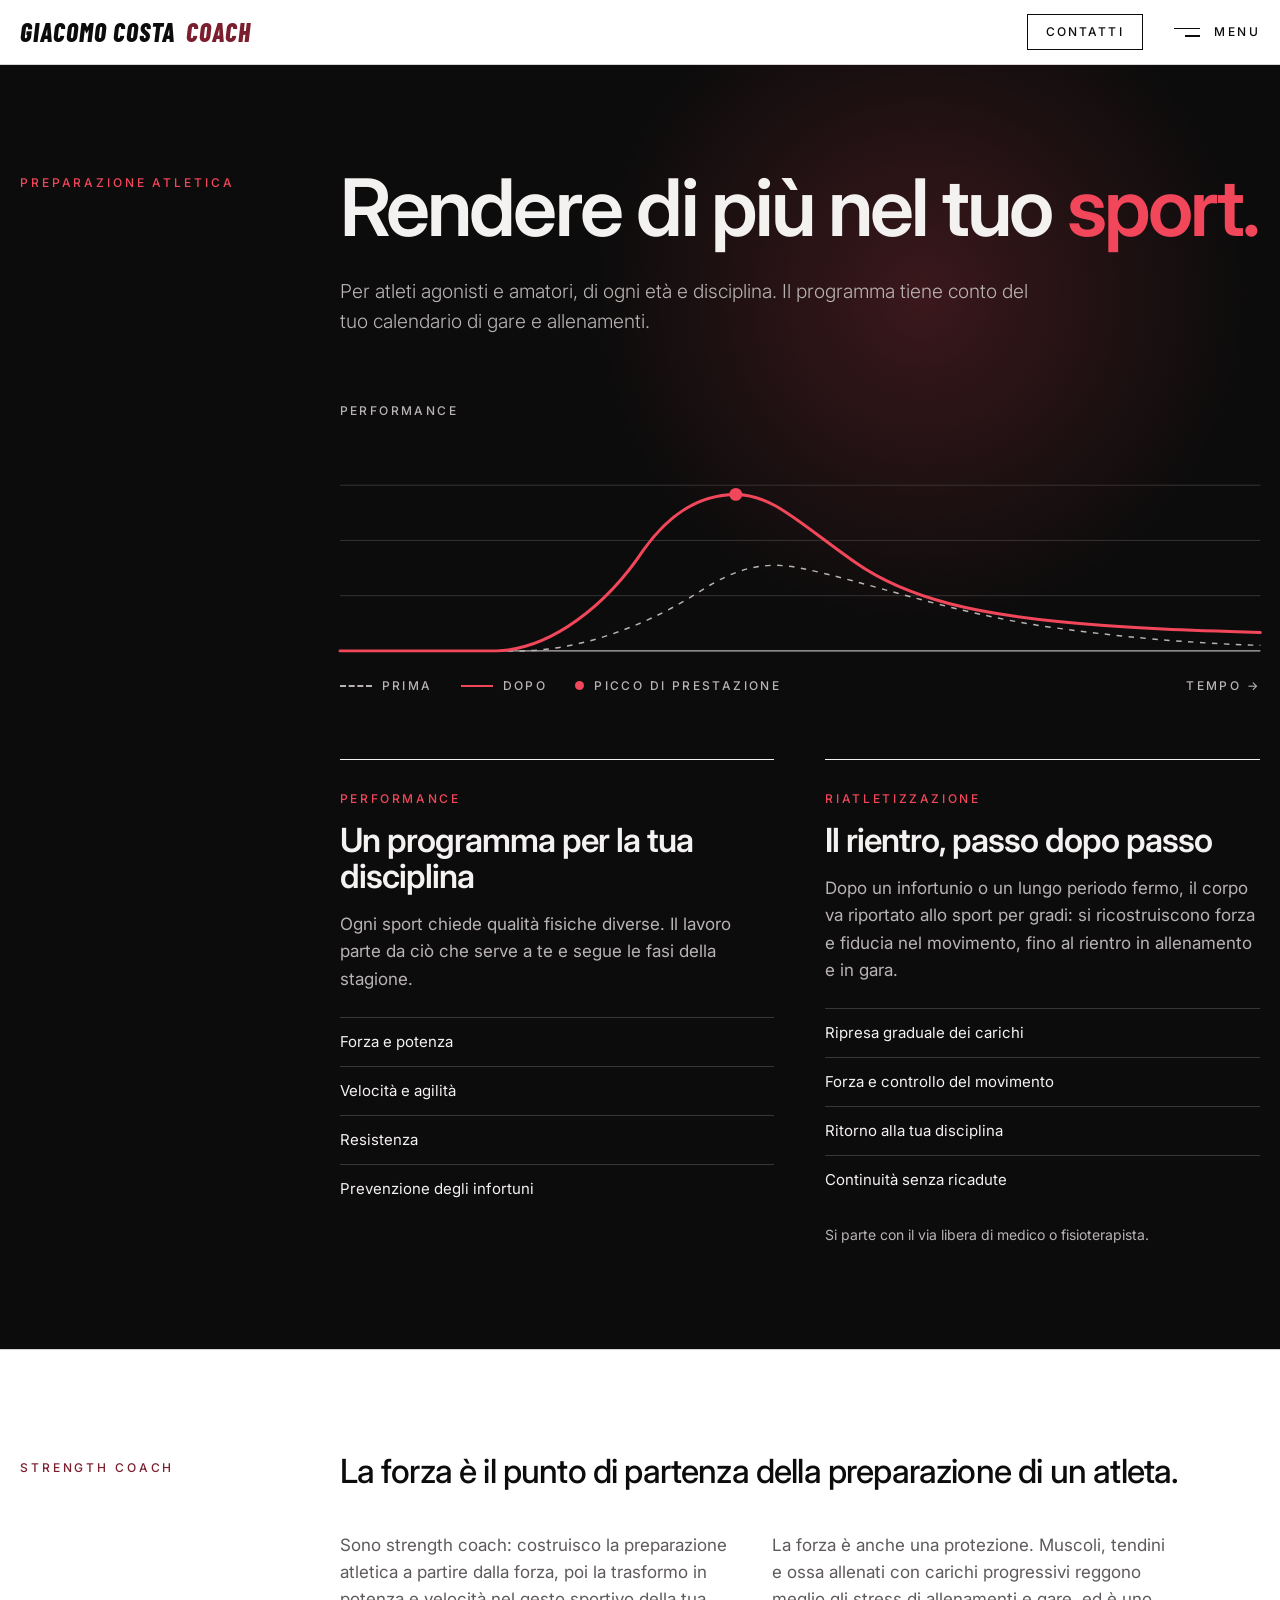
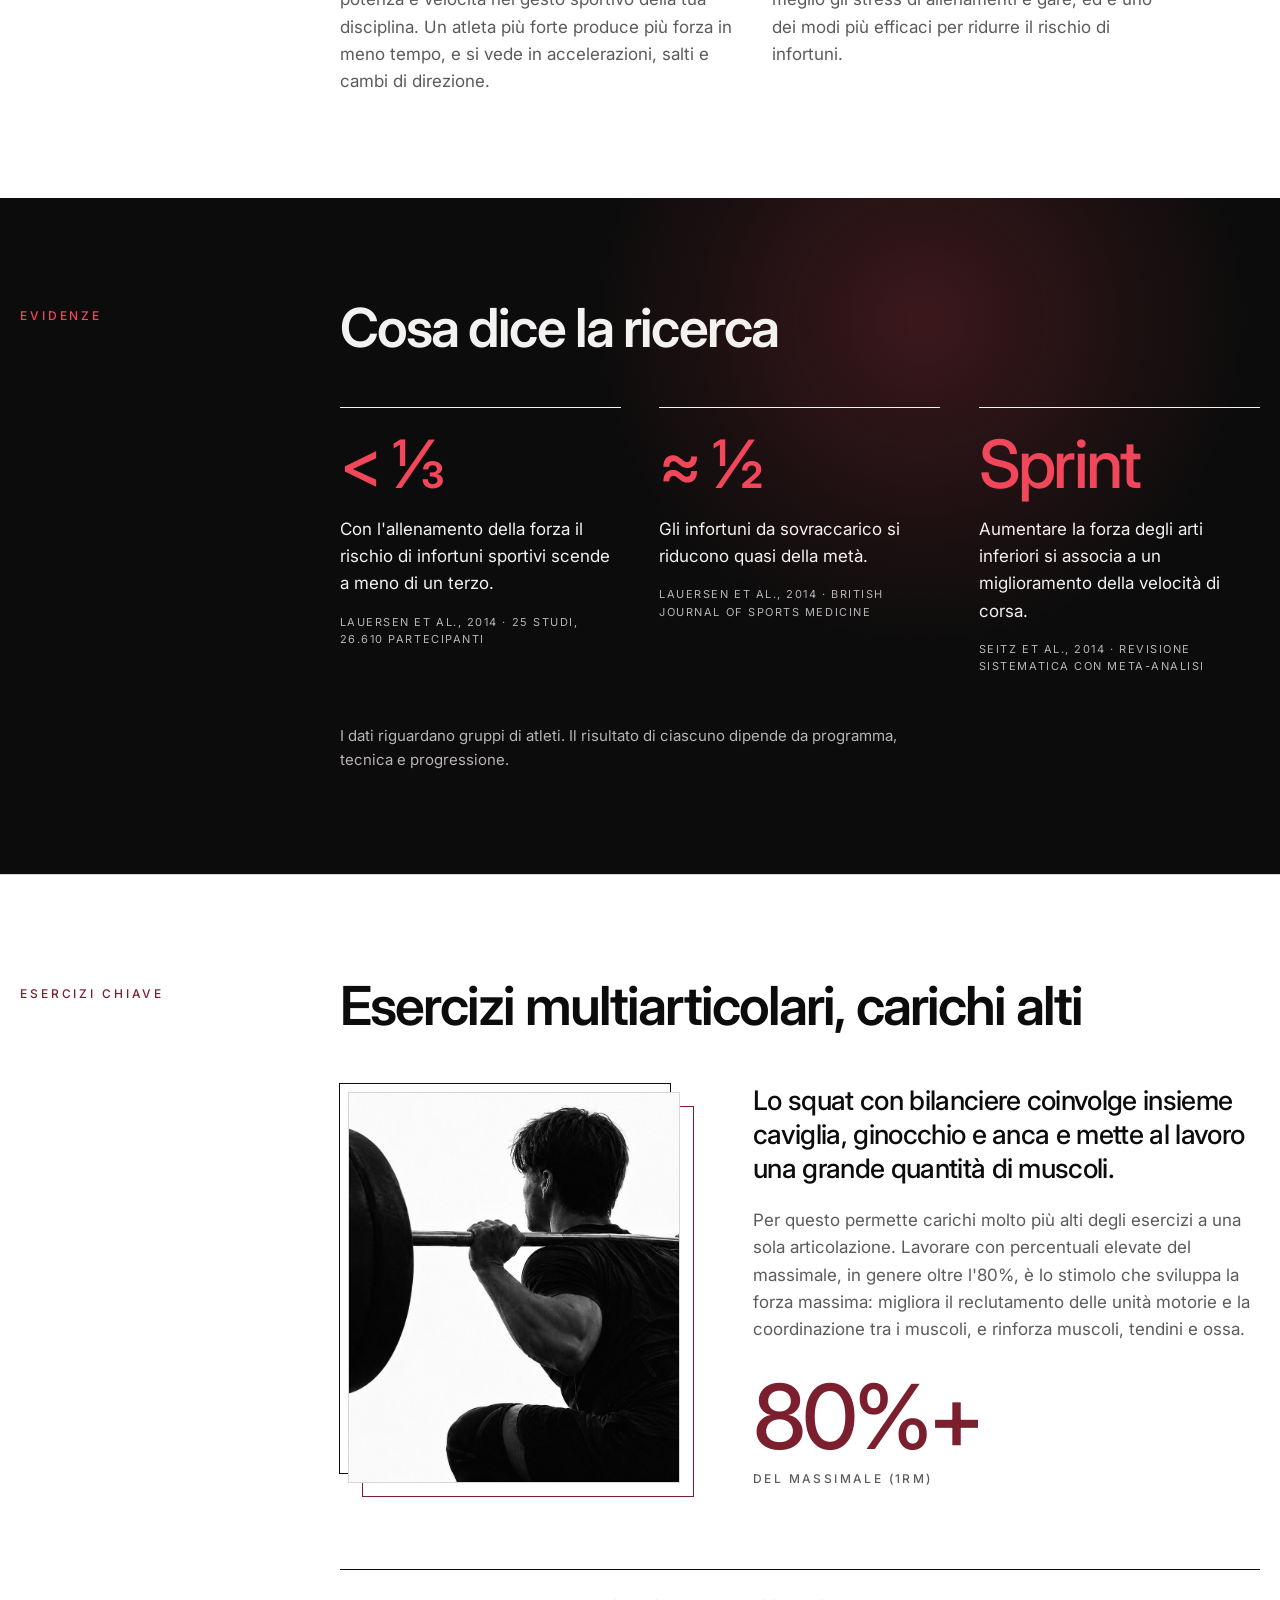
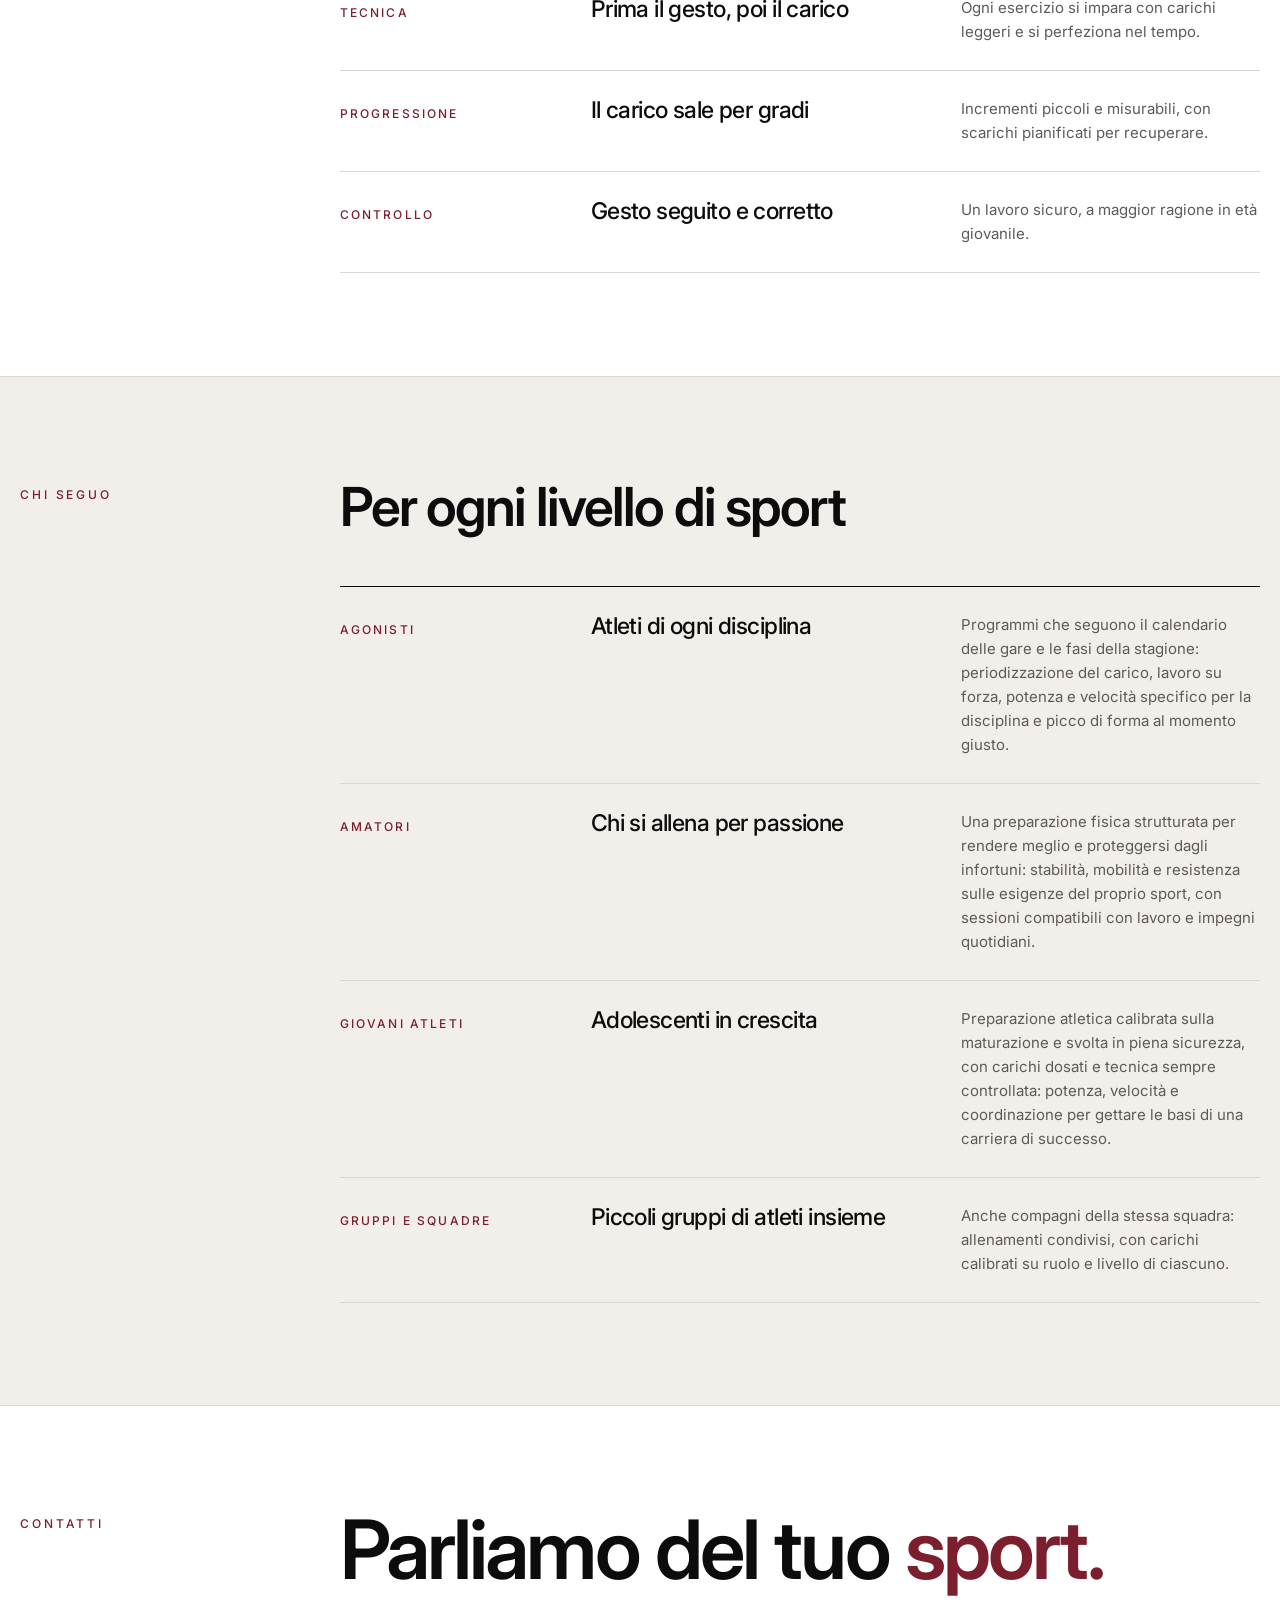
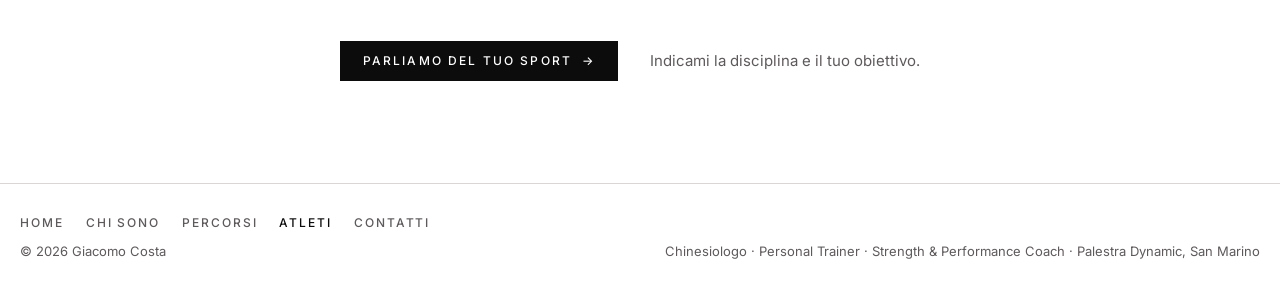
==== commit b4f5e9af: "Add files via upload" ====
--- a/atleti.html
+++ b/atleti.html
@@ -177,7 +177,7 @@
             <div class="r">
               <p class="k">Controllo</p>
               <p class="t">Gesto seguito e corretto</p>
-              <p class="n">Un lavoro sicuro, a maggior ragione con i giovani atleti.</p>
+              <p class="n">Un lavoro sicuro, a maggior ragione in età giovanile.</p>
             </div>
           </div>
         </div>
@@ -195,17 +195,17 @@
             <div class="r">
               <p class="k">Agonisti</p>
               <p class="t">Atleti di ogni disciplina</p>
-              <p class="n">Programmi che seguono il calendario delle gare e le fasi della stagione.</p>
+              <p class="n">Programmi che seguono il calendario delle gare e le fasi della stagione: periodizzazione del carico, lavoro su forza, potenza e velocità specifico per la disciplina e picco di forma al momento giusto.</p>
             </div>
             <div class="r">
               <p class="k">Amatori</p>
               <p class="t">Chi si allena per passione</p>
-              <p class="n">Una preparazione fisica strutturata per rendere meglio e proteggersi dagli infortuni.</p>
+              <p class="n">Una preparazione fisica strutturata per rendere meglio e proteggersi dagli infortuni: stabilità, mobilità e resistenza sulle esigenze del proprio sport, con sessioni compatibili con lavoro e impegni quotidiani.</p>
             </div>
             <div class="r">
               <p class="k">Giovani atleti</p>
               <p class="t">Adolescenti in crescita</p>
-              <p class="n">Un approccio pensato per la loro fase di crescita, con un linguaggio chiaro e motivante.</p>
+              <p class="n">Preparazione atletica calibrata sulla maturazione e svolta in piena sicurezza, con carichi dosati e tecnica sempre controllata: potenza, velocità e coordinazione per gettare le basi di una carriera di successo.</p>
             </div>
             <div class="r">
               <p class="k">Gruppi e squadre</p>
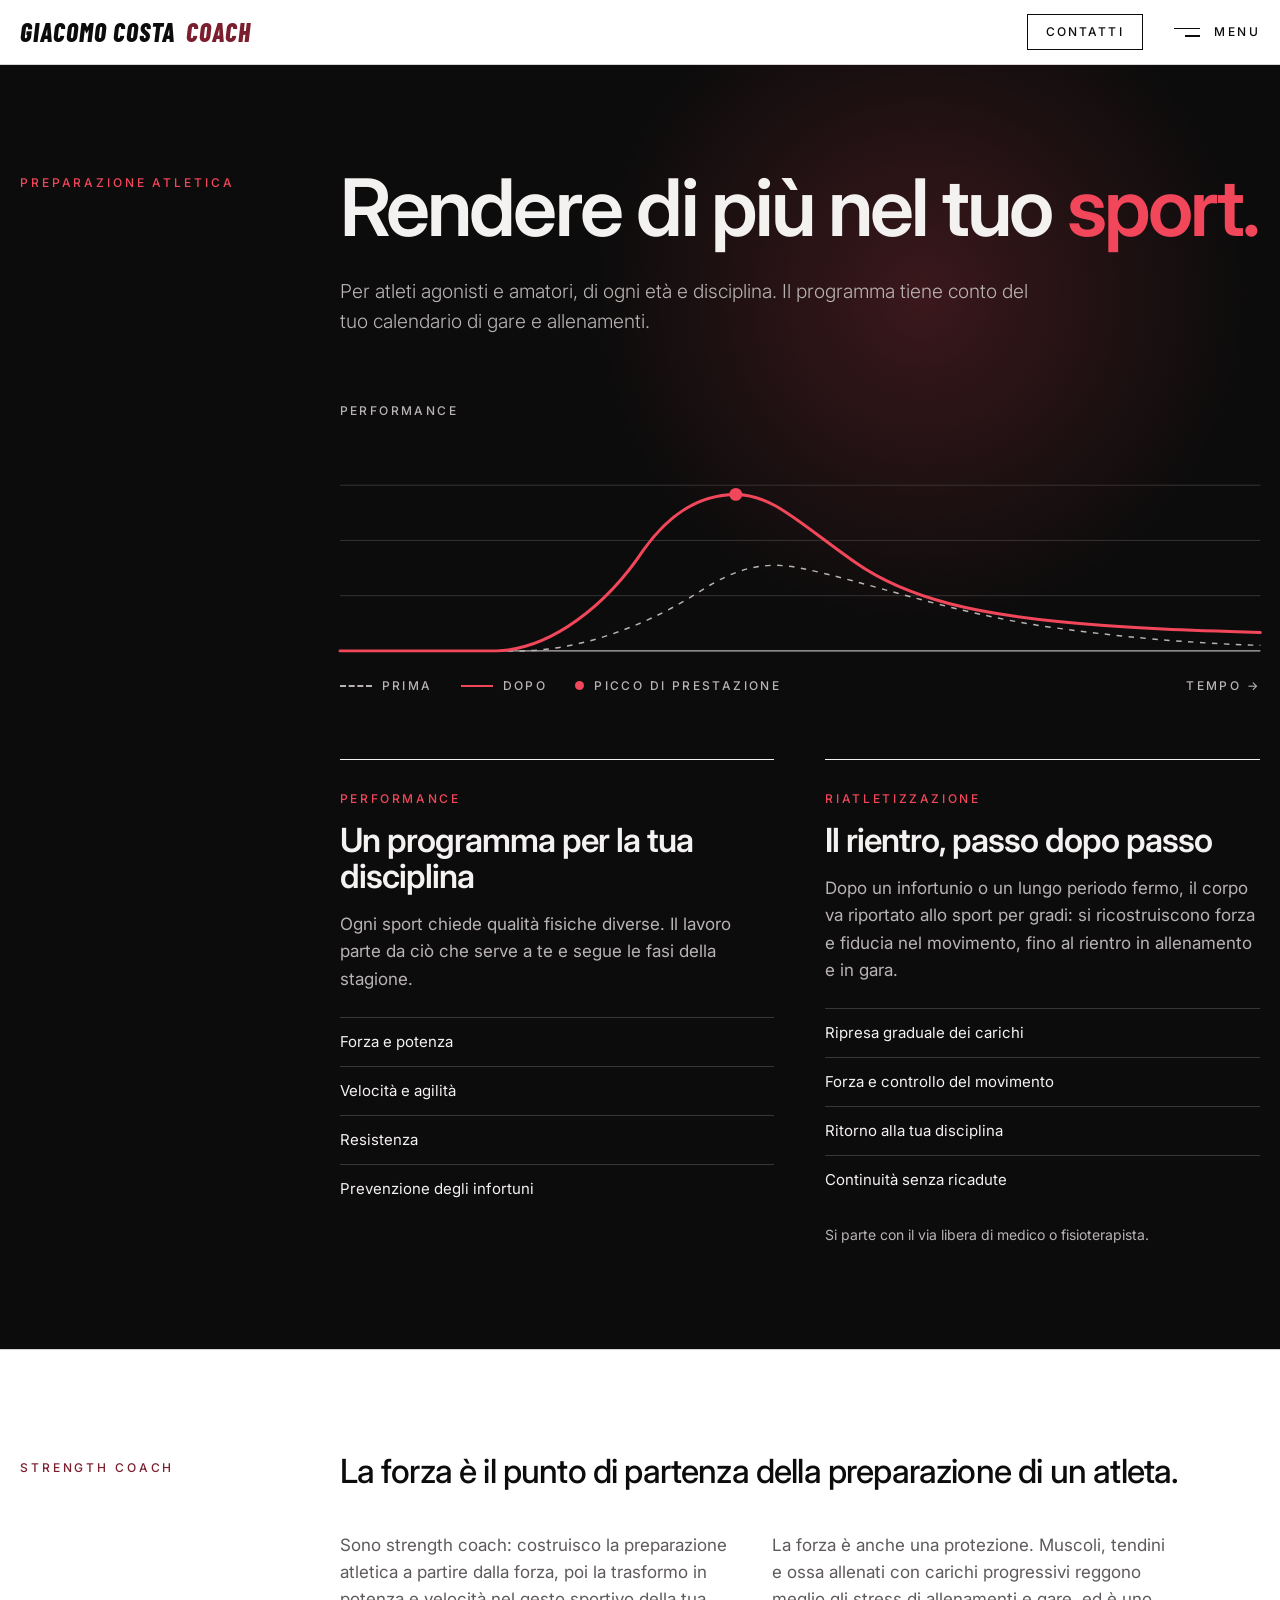
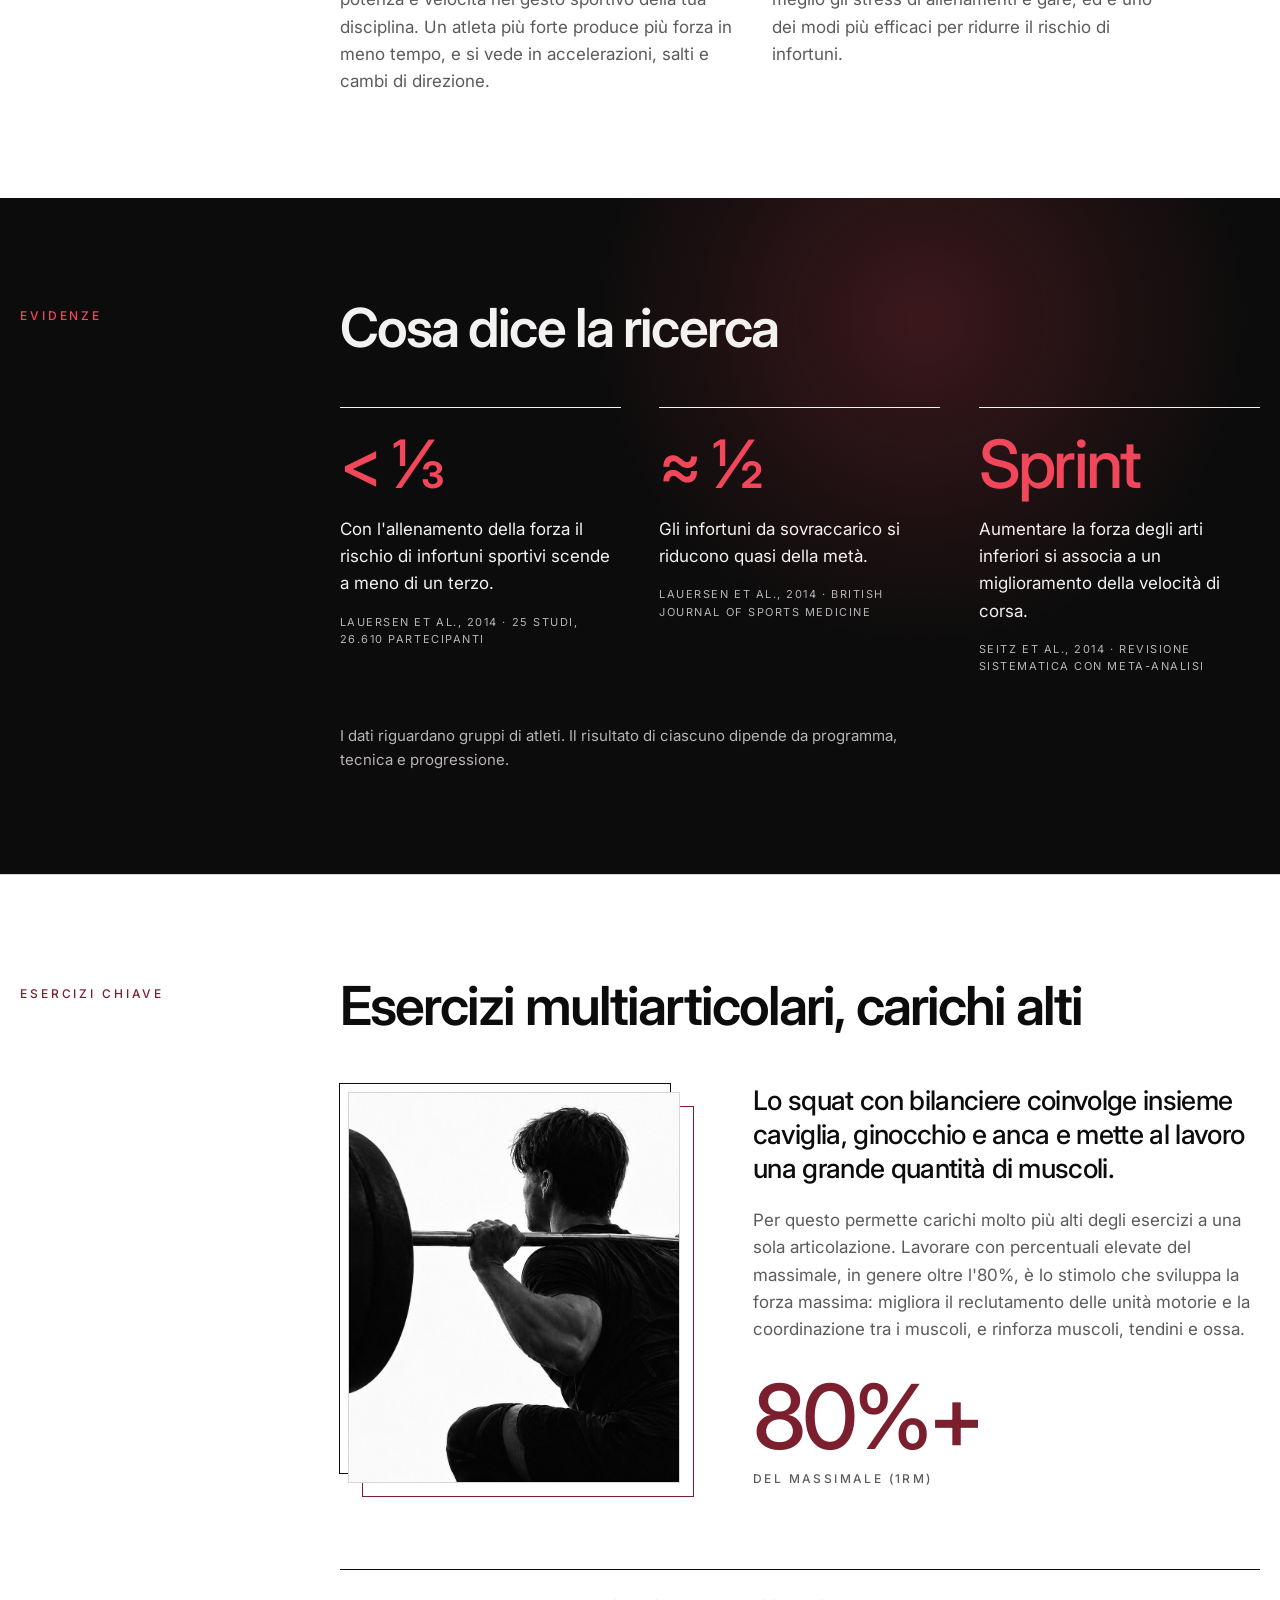
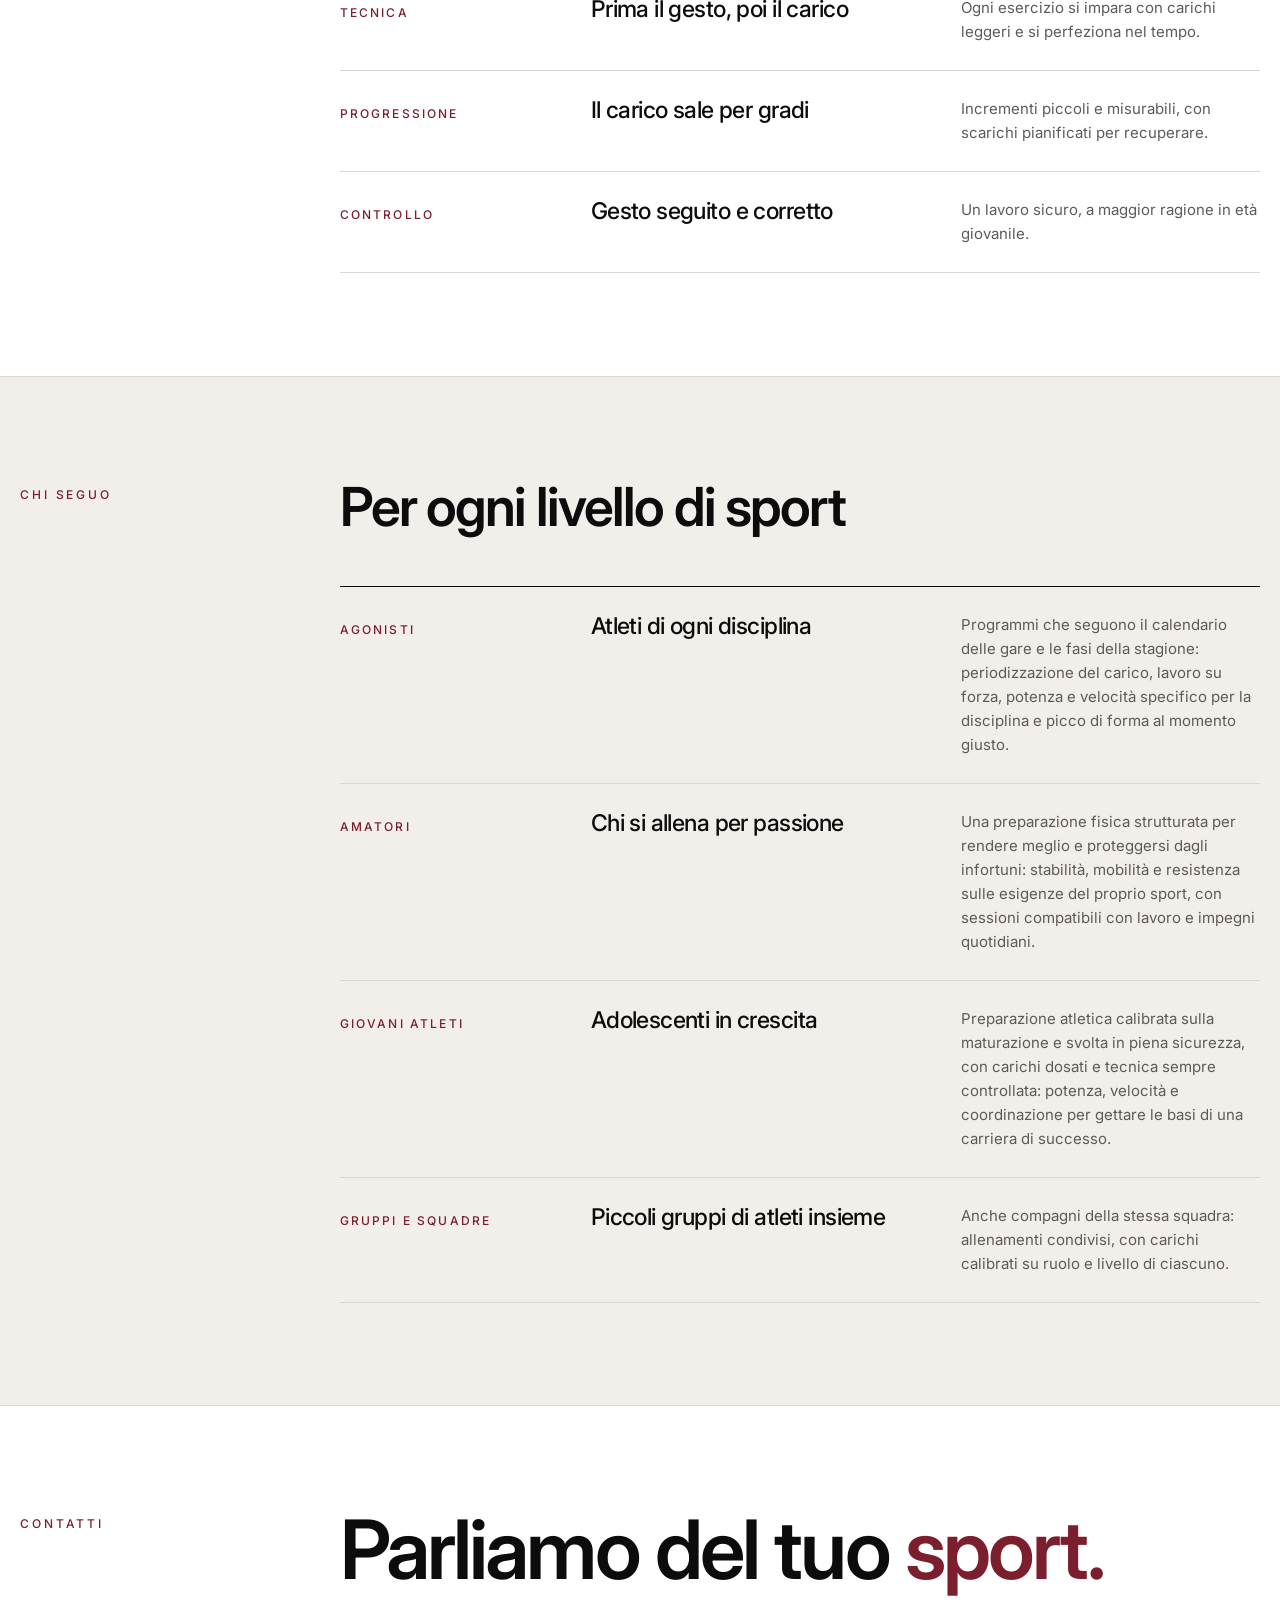
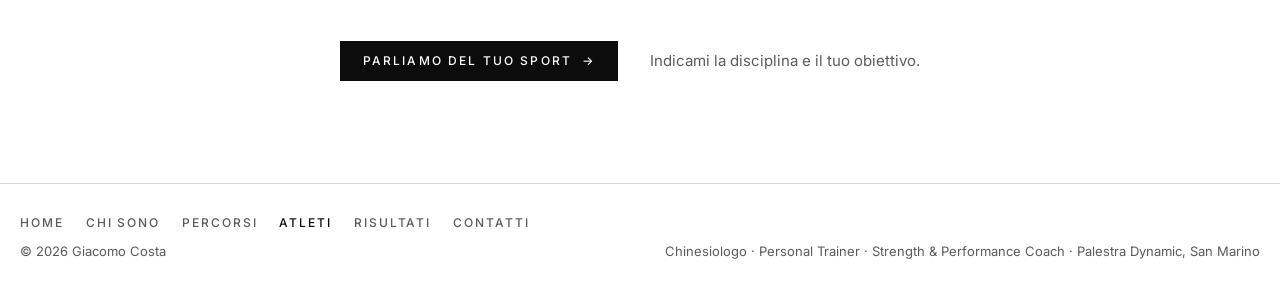
==== commit 1f1cca3c: "Add files via upload" ====
--- a/atleti.html
+++ b/atleti.html
@@ -37,7 +37,7 @@
     <a class="mark" href="index.html" aria-label="Giacomo Costa Coach, home">Giacomo Costa <span>Coach</span></a>
     <button class="drawer-close" id="drawer-close" type="button"><span aria-hidden="true"></span>Chiudi</button>
   </div>
-  <nav aria-label="Pagine del sito"><ul><li style="--n:0"><a href="index.html">Home<small>Inizio</small></a></li><li style="--n:1"><a href="chi-sono.html">Chi sono<small>Profilo e titoli</small></a></li><li style="--n:2"><a href="percorsi.html">Percorsi<small>Obiettivi e metodo</small></a></li><li style="--n:3"><a href="atleti.html" aria-current="page">Atleti<small>Performance e rientro</small></a></li><li style="--n:4"><a href="contatti.html">Contatti<small>Scrivimi</small></a></li></ul></nav>
+  <nav aria-label="Pagine del sito"><ul><li style="--n:0"><a href="index.html">Home<small>Inizio</small></a></li><li style="--n:1"><a href="chi-sono.html">Chi sono<small>Profilo e titoli</small></a></li><li style="--n:2"><a href="percorsi.html">Percorsi<small>Obiettivi e metodo</small></a></li><li style="--n:3"><a href="atleti.html" aria-current="page">Atleti<small>Performance e rientro</small></a></li><li style="--n:4"><a href="risultati.html">Risultati<small>Casi seguiti</small></a></li><li style="--n:5"><a href="contatti.html">Contatti<small>Scrivimi</small></a></li></ul></nav>
   <div class="reach">
     <a href="mailto:info@giacomocostacoach.it">info@giacomocostacoach.it</a>
     <a href="https://www.instagram.com/giacomo.costa_/" target="_blank" rel="noopener">@giacomo.costa_</a>
@@ -235,7 +235,7 @@
 </main>
 <footer>
   <div class="wrap">
-    <div class="foot-top"><ul class="flinks"><li><a href="index.html">Home</a></li><li><a href="chi-sono.html">Chi sono</a></li><li><a href="percorsi.html">Percorsi</a></li><li><a href="atleti.html" aria-current="page">Atleti</a></li><li><a href="contatti.html">Contatti</a></li></ul></div>
+    <div class="foot-top"><ul class="flinks"><li><a href="index.html">Home</a></li><li><a href="chi-sono.html">Chi sono</a></li><li><a href="percorsi.html">Percorsi</a></li><li><a href="atleti.html" aria-current="page">Atleti</a></li><li><a href="risultati.html">Risultati</a></li><li><a href="contatti.html">Contatti</a></li></ul></div>
     <div class="foot-bot">
       <span>© 2026 Giacomo Costa</span>
       <span>Chinesiologo · Personal Trainer · Strength &amp; Performance Coach · Palestra Dynamic, San Marino</span>
--- a/style.css
+++ b/style.css
@@ -624,19 +624,15 @@
 .phead-bg .waves{opacity:.9}
 @media (max-width:700px){.phead-bg{opacity:.55}}
 
-/* Chi sono: ritratto di sfondo, sempre scuro su un fondo sempre chiaro (anche nel tema scuro) */
-.phead-photo{position:absolute;z-index:0;pointer-events:none;right:max(-6%,-90px);top:-8%;height:122%;aspect-ratio:1;
- background:radial-gradient(ellipse 62% 60% at 56% 42%,#efece8 0,#e3dfda 55%,rgba(227,223,218,0) 100%);
- -webkit-mask-image:linear-gradient(90deg,transparent 0,#000 50%),linear-gradient(180deg,#000 62%,transparent);
- -webkit-mask-composite:source-in;mask-image:linear-gradient(90deg,transparent 0,#000 50%),linear-gradient(180deg,#000 62%,transparent);mask-composite:intersect}
-.phead-photo img{display:block;width:100%;height:100%;object-fit:cover;filter:grayscale(1) contrast(1.45);mix-blend-mode:multiply;opacity:.88;animation:phIn 1.4s cubic-bezier(.2,.7,.2,1) both}
-@keyframes phIn{from{opacity:0;transform:translateX(30px) scale(1.03)}to{transform:none}}
-@media (max-width:700px){
- .phead.has-bg:has(.phead-photo){padding-bottom:clamp(250px,64vw,300px)}
- .phead-photo{top:auto;bottom:0;right:-4%;height:clamp(250px,66vw,300px);
-  -webkit-mask-image:linear-gradient(90deg,transparent 0,#000 55%),linear-gradient(0deg,#000 55%,transparent);
-  mask-image:linear-gradient(90deg,transparent 0,#000 55%),linear-gradient(0deg,#000 55%,transparent)}
-}
+/* Chi sono: ritratto gigante, molto sfocato e leggero come sfondo */
+.phead-photo{position:absolute;z-index:0;pointer-events:none;top:0;bottom:0;right:0;width:80%;overflow:hidden;
+ -webkit-mask-image:linear-gradient(90deg,transparent 0,#000 48%),linear-gradient(180deg,#000 62%,transparent);-webkit-mask-composite:source-in;
+ mask-image:linear-gradient(90deg,transparent 0,#000 48%),linear-gradient(180deg,#000 62%,transparent);mask-composite:intersect}
+.phead-photo img{display:block;width:100%;height:100%;object-fit:cover;object-position:50% 22%;transform:scale(1.15);filter:grayscale(1) contrast(1.15) blur(9px);mix-blend-mode:multiply;opacity:.2;animation:phIn 1.8s ease both}
+@keyframes phIn{from{opacity:0}}
+@media (prefers-color-scheme:dark){:root:not([data-theme="light"]) .phead-photo img{filter:grayscale(1) invert(1) contrast(1.15) blur(9px);mix-blend-mode:screen;opacity:.2}}
+:root[data-theme="dark"] .phead-photo img{filter:grayscale(1) invert(1) contrast(1.15) blur(9px);mix-blend-mode:screen;opacity:.2}
+@media (max-width:700px){.phead-photo{width:100%;-webkit-mask-image:linear-gradient(180deg,#000 55%,transparent);mask-image:linear-gradient(180deg,#000 55%,transparent)}}
 
 /* Cornice del ritratto: reagisce al passaggio come le altre foto */
 .photo-wrap::before,.photo-wrap::after{transition:inset .5s cubic-bezier(.2,.7,.2,1)}
@@ -662,3 +658,92 @@
 :root[data-theme="dark"] .hero-name::before{background-image:url("data:image/svg+xml,%3Csvg xmlns='http://www.w3.org/2000/svg' viewBox='0 0 1000 200' preserveAspectRatio='none'%3E%3Cg fill='%23F2475A'%3E%3Cpolygon points='560,0 590,0 510,200 480,200' opacity='.017'/%3E%3Cpolygon points='640,0 700,0 620,200 560,200' opacity='.028'/%3E%3Cpolygon points='740,0 790,0 710,200 660,200' opacity='.044'/%3E%3Cpolygon points='840,0 900,0 820,200 760,200' opacity='.066'/%3E%3Cpolygon points='940,0 1000,0 920,200 860,200' opacity='.105'/%3E%3C/g%3E%3Cg fill='none' stroke='%23F2475A' stroke-width='1.6' stroke-linejoin='miter'%3E%3Cpolyline points='700,186 760,140 790,156 850,84 880,98 950,26' vector-effect='non-scaling-stroke' opacity='.151'/%3E%3C/g%3E%3C/svg%3E")}
 @media (max-width:700px){.hero-name::before{inset:-4% 0 0 0;opacity:.8}}
 @media (min-width:901px){body:has(.hero-name) .hero .grid{align-items:center}}
+
+
+.rs-sum{display:grid;grid-template-columns:repeat(3,minmax(0,1fr));gap:clamp(20px,3vw,40px);margin-top:clamp(36px,5vw,64px)}
+.rs-sum a{display:block;border-top:1px solid var(--ink);padding-top:20px;text-decoration:none;color:inherit;min-width:0;transition:border-color .2s}
+.rs-sum a:hover{border-color:var(--accent)}
+.rs-sum small{display:block;font-size:.75rem;letter-spacing:.2em;text-transform:uppercase;color:var(--accent);margin-bottom:14px}
+.rs-sum b{display:block;font:500 clamp(2.4rem,4.4vw,3.6rem)/1 var(--display);letter-spacing:-.04em;margin-bottom:12px;overflow-wrap:anywhere}
+.rs-sum span{color:var(--mute);font-size:.9375rem}
+.rs-meta{display:grid;grid-template-columns:repeat(4,minmax(0,1fr));gap:20px clamp(20px,3vw,40px);margin:0 0 clamp(8px,2vw,24px);padding:20px 0;border-block:1px solid var(--line)}
+.rs-meta.rs3{grid-template-columns:repeat(3,minmax(0,1fr))}
+.rs-meta dt{font-size:.6875rem;letter-spacing:.2em;text-transform:uppercase;color:var(--accent);margin-bottom:8px}
+.rs-meta dd{margin:0;font-size:.9375rem;line-height:1.45}
+.rs-h{margin:clamp(32px,4vw,52px) 0 14px;font:500 .75rem/1.4 var(--sans);letter-spacing:.22em;text-transform:uppercase;color:var(--mute)}
+.rs-fig .rs-h{margin-top:0}
+.rs-plates li{grid-template-columns:12rem minmax(0,1fr)}
+.rk{display:grid;grid-template-columns:repeat(4,minmax(0,1fr));gap:20px clamp(20px,3vw,40px);margin-bottom:clamp(28px,4vw,48px)}
+.rk3{grid-template-columns:repeat(3,minmax(0,1fr))}
+.rk-i{border-top:1px solid var(--ink);padding-top:18px;min-width:0}
+.rk-i b{display:block;font:500 clamp(1.9rem,3.2vw,2.8rem)/1.02 var(--display);letter-spacing:-.035em;color:var(--accent);margin-bottom:10px;overflow-wrap:anywhere}
+.rk-i p{color:var(--mute);font-size:.9375rem;line-height:1.4;max-width:15em}
+.rs-two{display:grid;grid-template-columns:repeat(2,minmax(0,1fr));gap:clamp(16px,3vw,32px);align-items:start}
+.rs-fig{margin:0;min-width:0;background:var(--tint);border:1px solid var(--line);padding:clamp(18px,3vw,32px)}
+.stone .rs-fig{background:var(--paper)}
+.rs-lead{margin:0 0 18px;max-width:46em;color:var(--mute);line-height:1.6}
+.rs-cap{margin-top:16px;color:var(--mute);font-size:.875rem;line-height:1.5}
+.rs-read{margin-top:clamp(24px,3vw,36px);max-width:46em}
+.rs-read b{color:var(--ink);font-weight:500}
+.rs-out{font:500 clamp(1.5rem,2.6vw,2.1rem)/1.15 var(--display);letter-spacing:-.025em}
+.rs-out b{color:var(--accent);font-weight:500}
+.hb-key{display:flex;flex-wrap:wrap;gap:6px 20px;margin-bottom:12px;font-size:.6875rem;letter-spacing:.16em;text-transform:uppercase;color:var(--mute)}
+.hb-key i{display:inline-block;width:18px;height:8px;margin-right:8px}
+.hb-key .k0,.b0 span{background:color-mix(in srgb,var(--mute) 55%,transparent)}
+.hb-key .k1,.b1 span{background:var(--accent)}
+.hb-row{display:grid;grid-template-columns:7.5rem minmax(0,1fr);gap:4px 14px;align-items:center;padding:9px 0;border-top:1px solid var(--line)}
+.hb-l{font-size:.875rem}
+.hb-t{display:grid;gap:4px;min-width:0}
+.hb-bar{display:flex;align-items:center;gap:8px;height:14px}
+.hb-bar span{display:block;height:100%;width:var(--w);flex:none;transform-origin:left}
+.hb-bar b{font:500 .75rem/1 var(--sans);font-variant-numeric:tabular-nums;white-space:nowrap}
+.cols3,.cols3-l{display:grid;grid-template-columns:repeat(3,minmax(0,1fr));gap:clamp(10px,3vw,28px)}
+.cols3{height:clamp(220px,30vw,280px);align-items:end;border-bottom:1px solid var(--ink)}
+.cols3-l{margin-top:10px;font-size:.6875rem;letter-spacing:.16em;text-transform:uppercase;color:var(--mute);text-align:center}
+.cl{position:relative;height:100%}
+.cl span{position:absolute;left:0;right:0;bottom:0;height:var(--h);background:color-mix(in srgb,var(--mute) 55%,transparent);transform-origin:bottom}
+.cl:last-child span{background:var(--accent)}
+.cl b{position:absolute;left:0;right:0;bottom:calc(var(--h) + 8px);text-align:center;font:500 1.5rem/1 var(--display);letter-spacing:-.03em;font-variant-numeric:tabular-nums}
+.cl em{position:absolute;left:0;right:0;bottom:calc(var(--h) + 38px);text-align:center;font:500 .75rem/1 var(--sans);font-style:normal;letter-spacing:.08em;color:var(--accent)}
+.rt-wrap{overflow-x:auto}
+.rt{width:100%;border-collapse:collapse;font-size:.875rem;font-variant-numeric:tabular-nums}
+.rt th,.rt td{padding:9px 8px;text-align:right;border-top:1px solid var(--line);font-weight:400}
+.rt thead th{white-space:nowrap;border-top:0;border-bottom:1px solid var(--ink);font-size:.6875rem;letter-spacing:.14em;text-transform:uppercase;color:var(--mute);font-weight:500}
+.rt th:first-child,.rt tbody th{text-align:left;padding-left:0}
+.rt tbody th{font-weight:400}
+.rt .dl{color:var(--accent);font-weight:500}
+.rb-art{position:absolute;z-index:0;right:clamp(16px,5vw,80px);top:50%;width:clamp(220px,27vw,360px);aspect-ratio:1;height:auto;transform:translateY(-50%);pointer-events:none}
+.rb-ticks{fill:none;stroke:var(--mute);stroke-width:1.4;stroke-linecap:round;opacity:.45;transform-box:view-box;transform-origin:50% 50%;animation:rb-spin 90s linear infinite}
+.rb-rings{transform-box:view-box;transform-origin:50% 50%;transform:rotate(-90deg)}
+.rb-trk{fill:none;stroke:var(--line);stroke-width:16;opacity:.8}
+.rb-arc{fill:none;stroke-width:16;stroke-linecap:round;stroke-dasharray:var(--p) 1;animation:rb-fill 1.8s cubic-bezier(.3,.6,.2,1) both}
+.rb-arc.a1{stroke:var(--accent)}
+.rb-arc.a2{stroke:var(--ink);opacity:.85;animation-delay:.25s}
+.rb-arc.a3{stroke:color-mix(in srgb,var(--accent) 45%,transparent);animation-delay:.5s}
+.rb-check{fill:none;stroke:var(--accent);stroke-width:13;stroke-linecap:round;stroke-linejoin:round;stroke-dasharray:1;stroke-dashoffset:0;animation:rb-draw .9s 1.5s cubic-bezier(.5,0,.2,1) both}
+@keyframes rb-fill{from{stroke-dasharray:.001 1}}
+@keyframes rb-draw{from{stroke-dashoffset:1}to{stroke-dashoffset:0}}
+@keyframes rb-spin{to{transform:rotate(360deg)}}
+@media (max-width:900px){.rb-art{top:auto;bottom:30px;right:50%;transform:translateX(50%);width:190px}.phead.has-bg:has(.rb-art){padding-bottom:260px}}
+/* separazione dei tre casi */
+.rs-case{position:relative;overflow:hidden;isolation:isolate}
+.rs-case>.wrap{position:relative;z-index:1}
+.rs-case::before{content:attr(data-n);position:absolute;z-index:0;left:clamp(16px,2vw,32px);top:calc(clamp(56px,8vw,120px) + 70px);font:500 clamp(6rem,13vw,11rem)/.8 var(--display);letter-spacing:-.06em;color:transparent;-webkit-text-stroke:1.5px color-mix(in srgb,var(--accent) 38%,transparent);pointer-events:none}
+.rs-case::after{content:"";position:absolute;z-index:0;pointer-events:none}
+.rs-c1::after{left:0;right:0;top:0;height:30px;background:repeating-linear-gradient(90deg,color-mix(in srgb,var(--ink) 55%,transparent) 0 1px,transparent 1px 50px) top/100% 18px no-repeat,repeating-linear-gradient(90deg,color-mix(in srgb,var(--ink) 40%,transparent) 0 1px,transparent 1px 10px) top/100% 9px no-repeat;opacity:.6}
+.rs-c2{--paper:#171314;--ink:#F4F1F1;--mute:#B9B3B4;--line:#3A3536;--tint:#1C1718;--accent:#F2475A;color:var(--ink);background:radial-gradient(640px circle at 88% 0%,rgba(242,71,90,.24),transparent 62%),#0D0C0C}
+.rs-c2::after{top:0;right:0;width:min(48%,620px);height:220px;background:repeating-linear-gradient(115deg,rgba(242,71,90,.34) 0 3px,transparent 3px 28px);-webkit-mask-image:linear-gradient(200deg,#000,transparent 72%);mask-image:linear-gradient(200deg,#000,transparent 72%)}
+.rs-c3{background:color-mix(in srgb,var(--accent) 6%,var(--paper))}
+.rs-c3 .rs-fig{background:var(--paper)}
+.rs-c3::after{left:0;right:0;top:0;height:100px;background:var(--accent);opacity:.5;-webkit-mask:url("data:image/svg+xml,%3Csvg xmlns='http://www.w3.org/2000/svg' viewBox='0 0 1200 100' preserveAspectRatio='none'%3E%3Cg fill='none' stroke='%23000' stroke-width='1.6'%3E%3Cpath d='M0 30 C180 0 320 62 520 32 S880 4 1200 36' opacity='.9'/%3E%3Cpath d='M0 48 C180 18 320 80 520 50 S880 22 1200 54' opacity='.6'/%3E%3Cpath d='M0 66 C180 36 320 98 520 68 S880 40 1200 72' opacity='.35'/%3E%3C/g%3E%3C/svg%3E") center/100% 100% no-repeat;mask:url("data:image/svg+xml,%3Csvg xmlns='http://www.w3.org/2000/svg' viewBox='0 0 1200 100' preserveAspectRatio='none'%3E%3Cg fill='none' stroke='%23000' stroke-width='1.6'%3E%3Cpath d='M0 30 C180 0 320 62 520 32 S880 4 1200 36' opacity='.9'/%3E%3Cpath d='M0 48 C180 18 320 80 520 50 S880 22 1200 54' opacity='.6'/%3E%3Cpath d='M0 66 C180 36 320 98 520 68 S880 40 1200 72' opacity='.35'/%3E%3C/g%3E%3C/svg%3E") center/100% 100% no-repeat}
+@media (max-width:900px){.rs-case::before{left:auto;right:16px;top:8px;font-size:3.4rem}}
+@keyframes rs-rise{from{transform:scaleY(0)}to{transform:none}}
+@supports (animation-timeline: view()){
+  .hb-bar span{animation:draw linear both;animation-timeline:view();animation-range:entry 10% entry 85%}
+  .cl span{animation:rs-rise linear both;animation-timeline:view();animation-range:entry 10% entry 85%}
+  .rk-i,.rs-fig,.rs-sum a,.rs-meta,.rs-read{animation:enter linear both;animation-timeline:view();animation-range:entry 5% entry 65%}
+}
+@media (max-width:1000px){.rs-meta,.rs-meta.rs3,.rk,.rk3{grid-template-columns:repeat(2,minmax(0,1fr))}.rs-two{grid-template-columns:1fr}}
+@media (max-width:700px){.rs-sum{grid-template-columns:1fr}}
+@media (max-width:480px){.rs-plates li{grid-template-columns:1fr}.rs-meta,.rs-meta.rs3{grid-template-columns:1fr}.hb-row{grid-template-columns:1fr}.rk-i b{font-size:1.7rem}}
+@media (prefers-reduced-motion:reduce){.rb-ticks,.rb-arc,.rb-check{animation:none!important}.hb-bar span,.cl span,.rk-i,.rs-fig,.rs-sum a,.rs-meta,.rs-read{animation:none!important}}
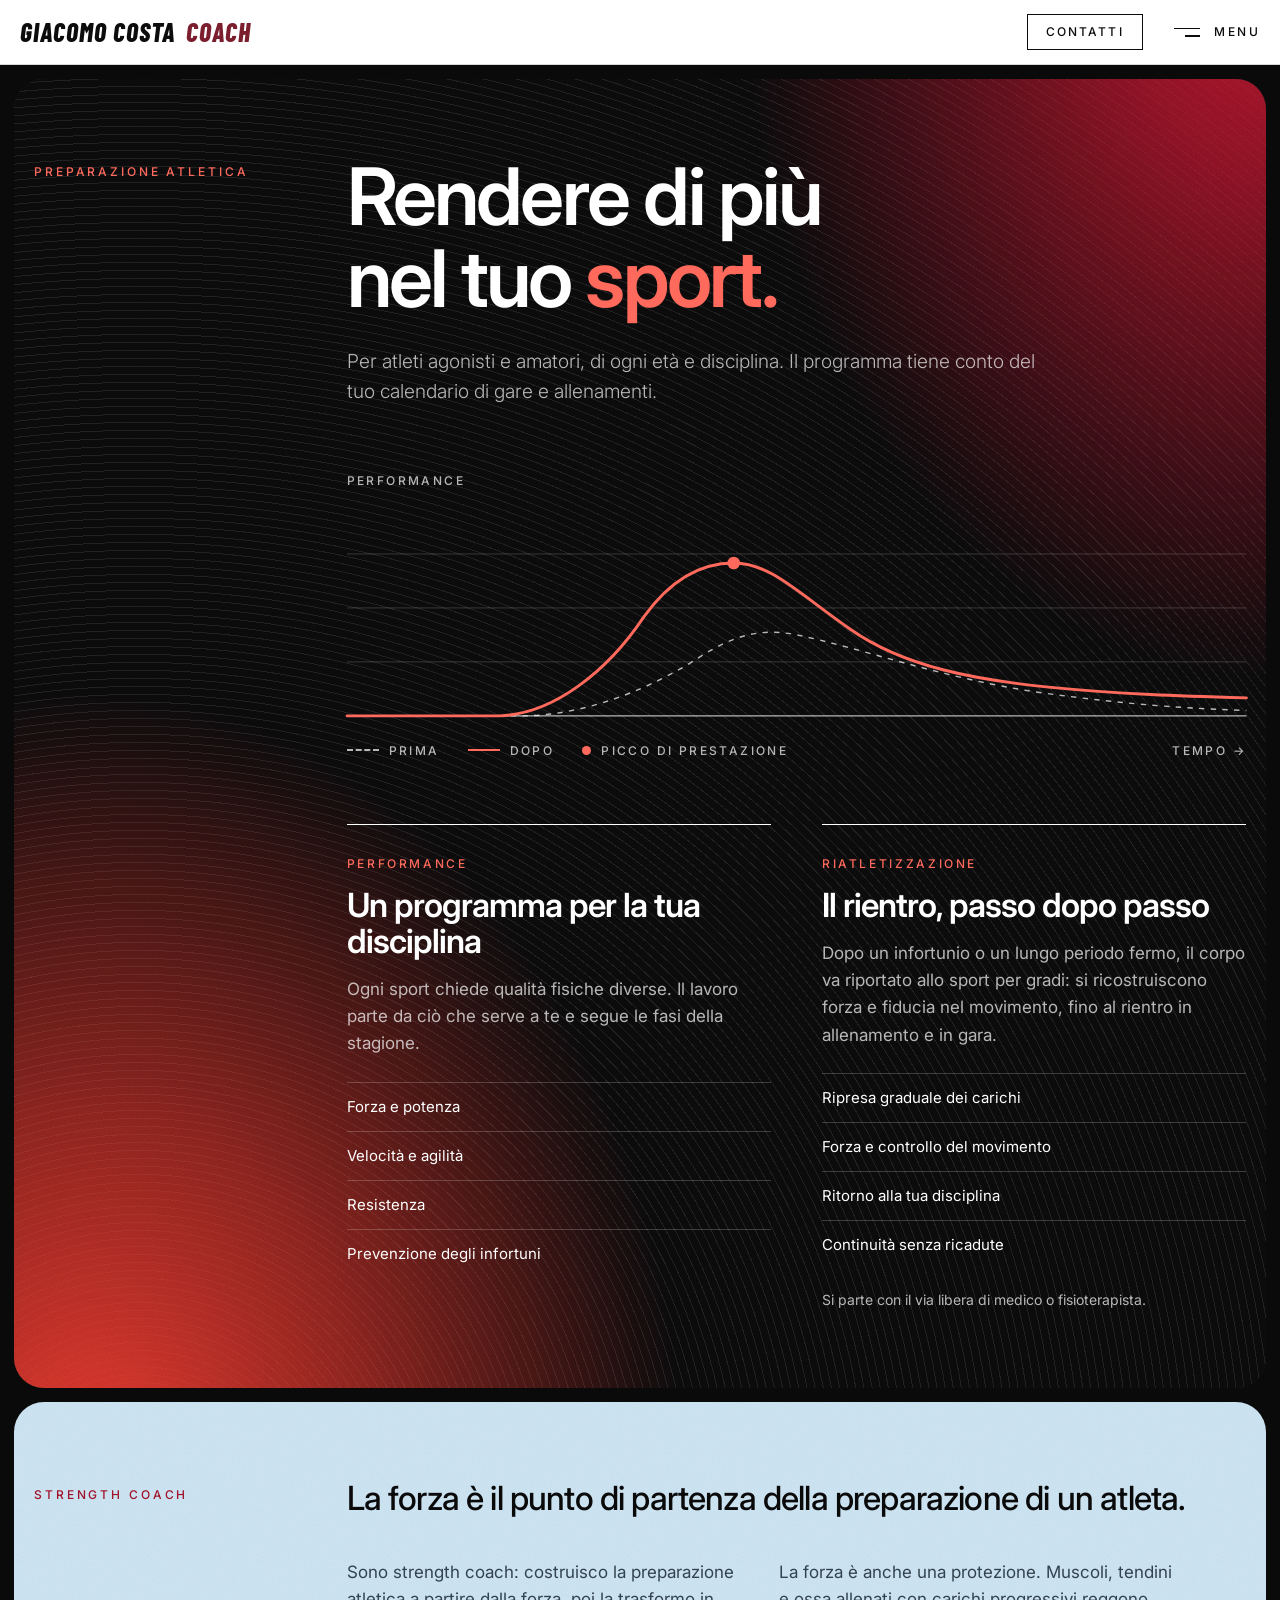
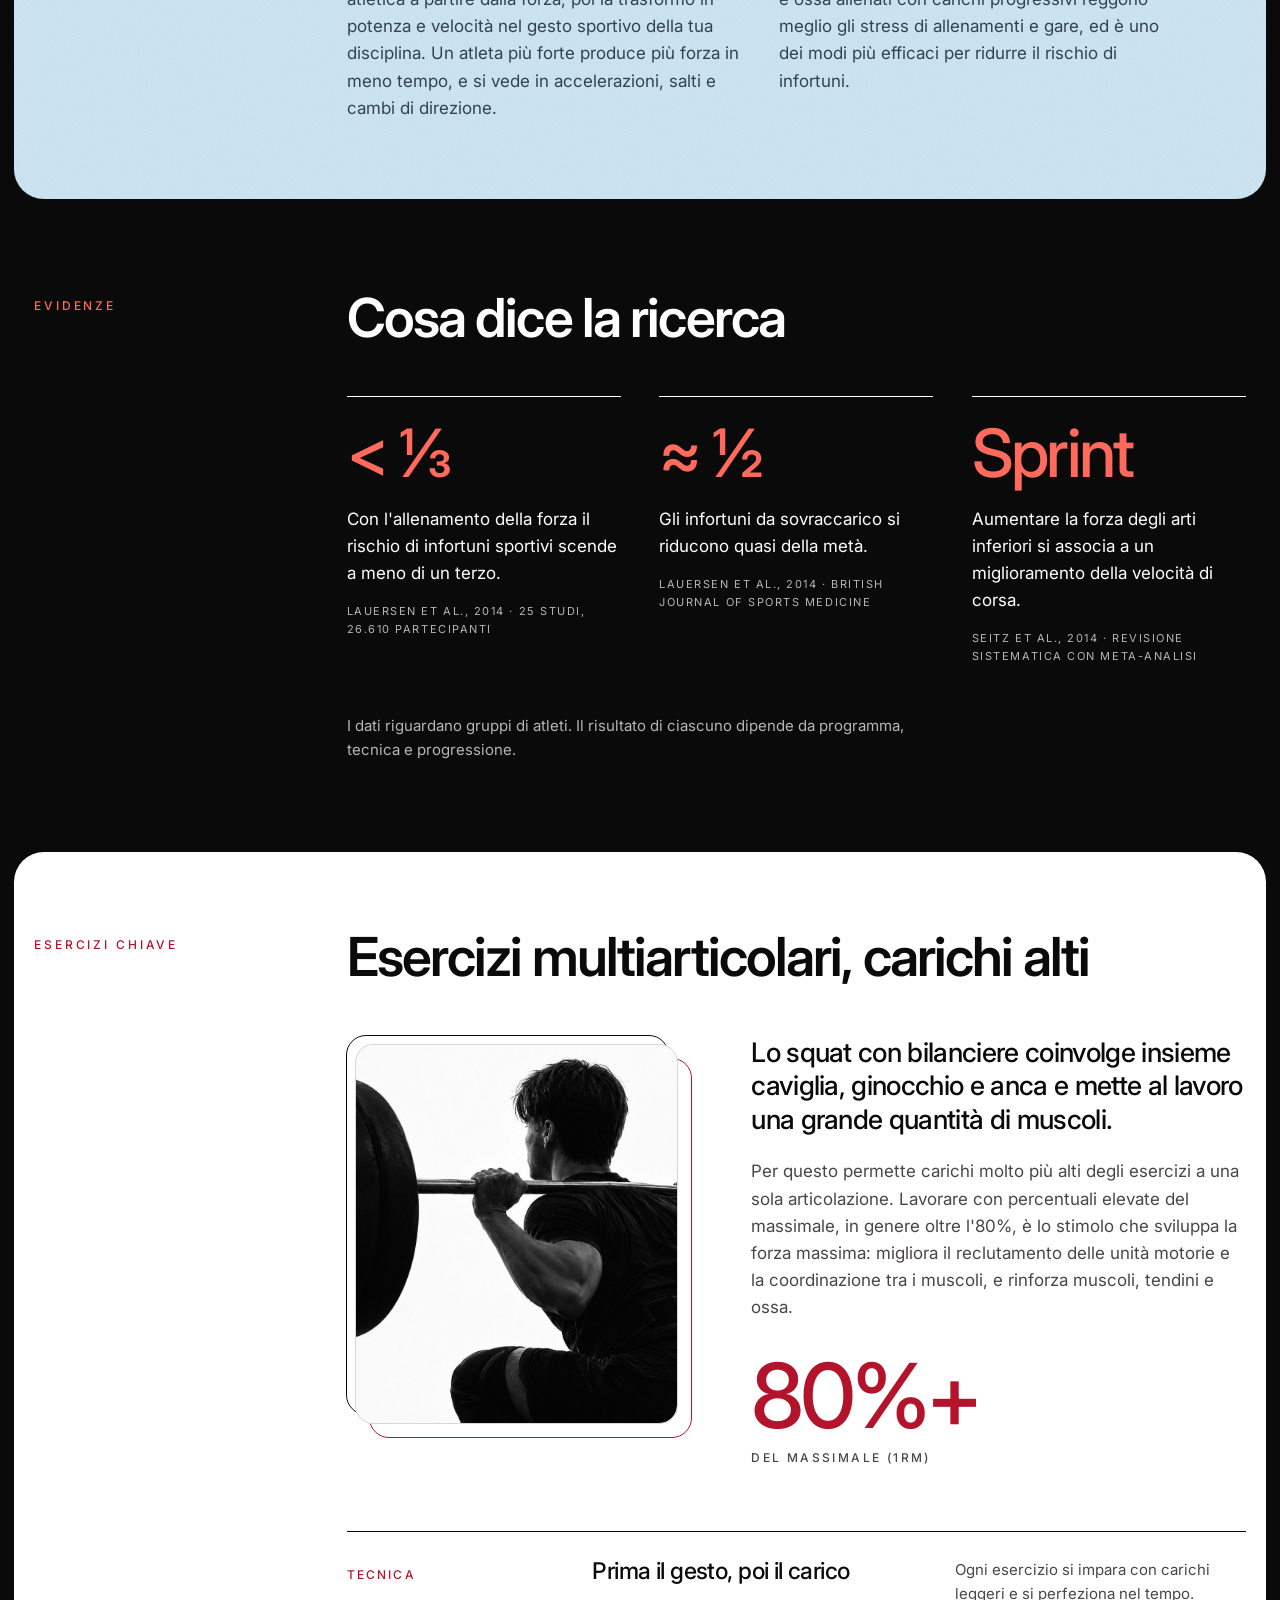
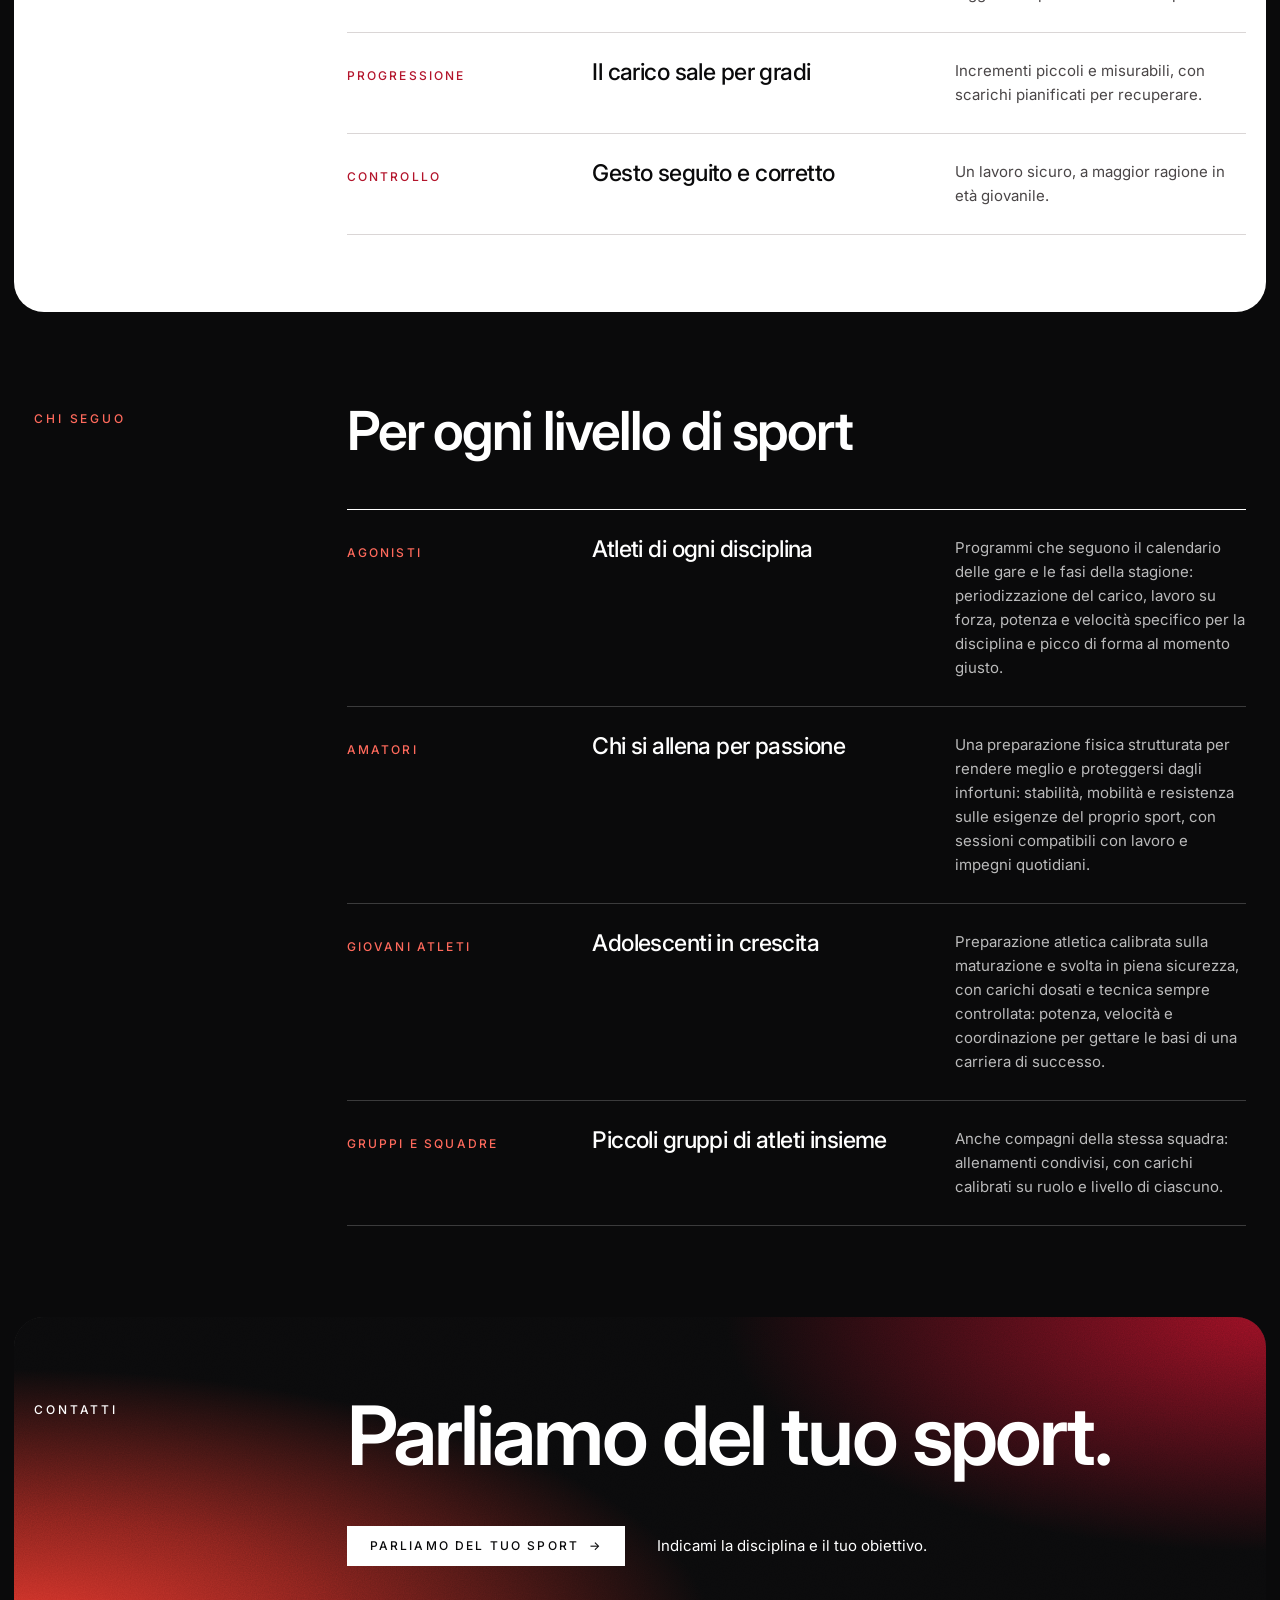
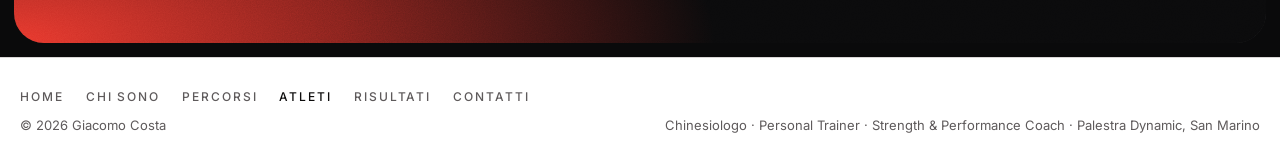
==== commit 33e22c7a: "Add files via upload" ====
--- a/atleti.html
+++ b/atleti.html
@@ -11,6 +11,13 @@
 <meta property="og:type" content="website">
 <meta property="og:locale" content="it_IT">
 <meta property="og:site_name" content="Giacomo Costa Coach">
+<meta property="og:image" content="https://giacomocostacoach.it/assets/og.jpg">
+<meta property="og:image:type" content="image/jpeg">
+<meta property="og:image:width" content="1200">
+<meta property="og:image:height" content="630">
+<meta property="og:image:alt" content="Giacomo Costa, chinesiologo e performance coach, durante uno squat con il bilanciere">
+<meta name="twitter:card" content="summary_large_image">
+<meta name="twitter:image" content="https://giacomocostacoach.it/assets/og.jpg">
 <meta property="og:url" content="https://giacomocostacoach.it/atleti.html">
 <link rel="canonical" href="https://giacomocostacoach.it/atleti.html">
 
@@ -43,7 +50,7 @@
     <a href="https://www.instagram.com/giacomo.costa_/" target="_blank" rel="noopener">@giacomo.costa_</a>
   </div>
 </aside>
-<main id="top" class="sport">
+<main id="top" class="sport hm">
   <section class="sec band">
     <div class="wrap">
       <div class="grid">
--- a/style.css
+++ b/style.css
@@ -747,3 +747,116 @@
 @media (max-width:700px){.rs-sum{grid-template-columns:1fr}}
 @media (max-width:480px){.rs-plates li{grid-template-columns:1fr}.rs-meta,.rs-meta.rs3{grid-template-columns:1fr}.hb-row{grid-template-columns:1fr}.rk-i b{font-size:1.7rem}}
 @media (prefers-reduced-motion:reduce){.rb-ticks,.rb-arc,.rb-check{animation:none!important}.hb-bar span,.cl span,.rk-i,.rs-fig,.rs-sum a,.rs-meta,.rs-read{animation:none!important}}
+
+
+/* ---- prova 3: tutto il sito in stile "board" (tasselli alternati a sezioni aperte) ---- */
+.hm{--bl:#C4DEEE;--rd:#E8352B;--blk:#0A0A0B;
+ --grain:url("data:image/svg+xml;utf8,<svg xmlns='http://www.w3.org/2000/svg' width='240' height='240'><filter id='n'><feTurbulence type='fractalNoise' baseFrequency='.85' numOctaves='2' stitchTiles='stitch'/><feColorMatrix values='0 0 0 0 1 0 0 0 0 1 0 0 0 0 1 0 0 0 .6 0'/></filter><rect width='100%25' height='100%25' filter='url(%23n)'/></svg>");
+ background:var(--blk);padding:clamp(8px,1.2vw,14px);display:grid;gap:clamp(8px,1.2vw,14px)}
+.hm>section{margin:0;border:0;position:relative;overflow:hidden;isolation:isolate;border-radius:clamp(18px,2.4vw,30px)}
+.hm>section.sec{padding-block:clamp(44px,6vw,92px)}
+.hm>section>.wrap{position:relative;z-index:2}
+/* palette */
+.hm>section:nth-of-type(1),.hm>section:nth-of-type(2n+3),.hm>section:has(.cta-row){--paper:#0A0A0B;--ink:#FFFFFF;--mute:rgba(255,255,255,.72);--line:rgba(255,255,255,.2);--accent:#FF6A5C;--tint:#17171A;--stone:#141416;--band:#0A0A0B;--on-band:#fff;--on-band-mute:rgba(255,255,255,.7);--band-line:rgba(255,255,255,.2);--accent-band:#FF6A5C;color:#fff}
+.hm>section:nth-of-type(4n+2){--paper:var(--bl);--ink:#0A0A0B;--mute:#31434E;--line:rgba(10,10,11,.22);--accent:#A1122A;--tint:#D8EAF5;--stone:var(--bl);color:#0A0A0B;background:var(--bl)}
+.hm>section:nth-of-type(4n){--paper:#FFFFFF;--ink:#0A0A0B;--mute:#4A4647;--line:#DAD6D6;--accent:#B3142B;--tint:#F3F2F2;--stone:#fff;color:#0A0A0B;background:#fff}
+/* sezioni "aperte": niente tassello, restano sul nero */
+.hm>section:nth-of-type(2n+3){background:transparent;border-radius:0}
+.hm>section:nth-of-type(1){background:radial-gradient(70% 90% at 6% 108%,var(--rd) 0,rgba(232,53,43,0) 68%),radial-gradient(60% 80% at 100% -10%,#B3142B 0,rgba(179,20,43,0) 70%),repeating-radial-gradient(circle at 10% 110%,rgba(255,255,255,.08) 0 1px,transparent 1px 8px),#0A0A0B}
+.hm>section:has(.cta-row){background:radial-gradient(80% 120% at 0% 100%,var(--rd) 0,rgba(232,53,43,0) 70%),radial-gradient(60% 100% at 100% 0%,#8E0F22 0,transparent 72%),#0A0A0B;border-radius:clamp(18px,2.4vw,30px)}
+.hm>section:nth-of-type(1)::after,.hm>section:nth-of-type(4n+2)::after,.hm>section:has(.cta-row)::after{content:"";position:absolute;inset:0;z-index:1;pointer-events:none;background:var(--grain);mix-blend-mode:overlay;opacity:.38}
+.hm>section:has(.cta-row) .big em{color:#fff;text-decoration:underline;text-decoration-thickness:.06em;text-underline-offset:.12em}
+.hm>section:has(.cta-row) .btn.solid{background:#fff;color:#0A0A0B;border-color:#fff}
+/* schede */
+.hm .pane.a,.hm .stone .pane.a{background:var(--bl);--ink:#0A0A0B;--mute:#31434E;--accent:#A1122A;color:#0A0A0B;border:0;border-radius:22px}
+.hm .pane.a .pane-bg .w{stroke:#2D6D86}
+.hm .pane.a .go{color:#A1122A}
+.hm .pane.dark{background:radial-gradient(90% 90% at 100% 100%,#E8352B 0,rgba(232,53,43,0) 70%),#0A0A0B;border:0;border-radius:22px}
+.hm .pane{overflow:hidden}
+/* ledger della Home */
+.hm>.wrap{padding:0;max-width:none}
+.hm>.wrap .ledger{gap:clamp(8px,1.2vw,14px);padding:0}
+.hm .ledger>div{padding:clamp(20px,2.4vw,32px);border-radius:clamp(18px,2.4vw,28px);min-height:170px;display:flex;flex-direction:column;justify-content:space-between;overflow:hidden;isolation:isolate}
+.hm .ledger>div::before{display:none}
+.hm .ledger b{font:500 clamp(2.6rem,5vw,4.4rem)/1 var(--display);letter-spacing:-.04em;margin-bottom:18px}
+.hm .ledger span{max-width:20ch;color:inherit;opacity:.85}
+.hm .ledger>div:nth-child(1){background:var(--bl);color:#0A0A0B}
+.hm .ledger>div:nth-child(2){background:#fff;color:#0A0A0B}
+.hm .ledger>div:nth-child(3){background:radial-gradient(90% 100% at 0% 100%,var(--rd) 0,rgba(232,53,43,0) 75%),#7C0F20;color:#fff}
+.hm .ledger>div:nth-child(4){background:#17171A;color:#fff;border:1px solid rgba(255,255,255,.12)}
+.hm .ledger>div:nth-child(3)::after{content:"";position:absolute;inset:0;z-index:-1;background:var(--grain);mix-blend-mode:overlay;opacity:.45}
+@media (max-width:900px){.hm .ledger>div{min-height:130px}}
+.hm .hero .hero-name .nm{color:#fff}
+/* foto: ritratto sul riquadro azzurro, con la cornice dinamica come prima */
+.hm .slot.portrait{background:var(--bl);border:0;border-radius:24px;overflow:hidden;box-shadow:0 30px 60px -30px rgba(0,0,0,.7)}
+.hm .slot.portrait img{mix-blend-mode:multiply}
+.hm .photo-wrap::before,.hm .photo-wrap::after{border-radius:28px}
+.hm .armphoto img{mix-blend-mode:normal!important;border:0;background:#fff;border-radius:16px}
+.hm .frame-wrap::before,.hm .frame-wrap::after{border-radius:18px}
+.hm .sq-fig img,.hm .sq-fig{border-radius:16px}
+/* Chi sono: ritratto sfocato adattato al fondo scuro */
+.hm .phead-photo img{filter:grayscale(1) invert(1) contrast(1.15) blur(9px);mix-blend-mode:screen;opacity:.2}
+.hm>section.sec:has(.cta-row){--paper:#0A0A0B;--ink:#fff;--mute:rgba(255,255,255,.78);--line:rgba(255,255,255,.25);--accent:#fff;color:#fff;background:radial-gradient(80% 120% at 0% 100%,var(--rd) 0,rgba(232,53,43,0) 70%),radial-gradient(60% 100% at 100% 0%,#8E0F22 0,transparent 72%),#0A0A0B;border-radius:clamp(18px,2.4vw,30px)}
+.hm>section.sec:has(.cta-row) .big,.hm>section.sec:has(.cta-row) .note{color:#fff}
+.hm .slot.portrait{border-radius:24px;overflow:hidden;isolation:isolate;clip-path:inset(0 round 24px);-webkit-mask-image:-webkit-radial-gradient(white,black);background:var(--bl)}
+.hm .slot.portrait img{border-radius:24px;display:block;mix-blend-mode:multiply}
+.hm .photo-wrap::before{border-color:var(--accent);border-radius:26px}
+.hm .photo-wrap::after{border-color:rgba(196,222,238,.85);border-radius:26px}
+.hm .slot.sqphoto,.hm .armphoto,.hm .slot.wide{border-radius:18px;overflow:hidden;clip-path:inset(0 round 18px)}
+.hm .slot.sqphoto img,.hm .armphoto img,.hm .slot.wide img{border-radius:18px;display:block}
+.hm .frame-wrap::before,.hm .frame-wrap::after{border-radius:20px}
+/* Risultati: caso 1 chiaro (azzurro tenue), caso 2 scuro e dinamico, caso 3 tenue rosato */
+.hm>section.rs-c1{--paper:#E3F0F8;--ink:#0A0A0B;--mute:#3B4C56;--line:rgba(10,10,11,.2);--accent:#A1122A;--tint:#D2E6F2;color:#0A0A0B;background:#E3F0F8;border-radius:clamp(18px,2.4vw,30px)}
+.hm>section.rs-c2{--paper:#0D0C0C;--ink:#fff;--mute:rgba(255,255,255,.74);--line:rgba(255,255,255,.2);--tint:#1A1516;--accent:#FF6A5C;color:#fff;border-radius:clamp(18px,2.4vw,30px);background:radial-gradient(90% 70% at 100% 0%,rgba(232,53,43,.55) 0,rgba(232,53,43,0) 70%),radial-gradient(70% 60% at 0% 100%,rgba(142,15,34,.6) 0,rgba(142,15,34,0) 70%),#0A0A0B}
+.hm>section.rs-c2::after{display:block;content:"";position:absolute;inset:0;z-index:1;pointer-events:none;background:var(--grain);mix-blend-mode:overlay;opacity:.38;width:auto;height:auto;-webkit-mask:none;mask:none}
+.hm>section.rs-c3{--paper:#F6E9EB;--ink:#0A0A0B;--mute:#4F4244;--line:rgba(10,10,11,.2);--accent:#A1122A;--tint:#EDD9DD;color:#0A0A0B;background:#F6E9EB;border-radius:clamp(18px,2.4vw,30px)}
+.hm>section.rs-c3 .rs-fig,.hm>section.rs-c1 .rs-fig{background:rgba(255,255,255,.6)}
+.hm>section:nth-of-type(4n+2) .pane.a{background:#FFFFFF;border:1px solid rgba(10,10,11,.14);box-shadow:0 18px 40px -26px rgba(10,10,11,.45)}
+.hm .where{gap:12px}
+.hm .where .pane{border-radius:22px}
+/* ---- Home: hero immersiva a tutto schermo ---- */
+.hm .hero:not(.phead){min-height:calc(100svh - 76px);display:flex;padding-block:clamp(36px,5vw,72px) 0}
+.hm .hero:not(.phead)>.wrap{position:static;display:flex;flex-direction:column;width:100%;max-width:none;padding-inline:clamp(20px,4vw,64px)}
+.hm .hero:not(.phead) .hero-name{margin-bottom:0}
+.hm .hero:not(.phead) .nm{font-size:clamp(2.6rem,10.4vw,12rem)}
+.hm .hero:not(.phead) .grid{display:block;margin-top:auto;padding-bottom:clamp(28px,4vw,56px)}
+.hm .hero:not(.phead) .hero-copy{max-width:min(46%,36rem)}
+.hm .hero:not(.phead) .role{font-size:clamp(1.4rem,2.6vw,2.3rem)}
+.hm .hero:not(.phead) .hero-frame{position:absolute;z-index:1;right:clamp(28px,6vw,100px);bottom:0;width:min(38%,500px);height:calc(100% - clamp(150px,19vw,290px));max-width:none}
+.hm .hero:not(.phead) .photo-wrap{height:100%;margin:0}
+.hm .hero:not(.phead) .slot.portrait{height:100%;border-radius:200px 200px 0 0;margin:0}
+.hm .hero:not(.phead) .slot.portrait img{width:100%;height:100%;object-fit:cover;object-position:50% 12%;border-radius:0;transform:scale(1.08);transform-origin:50% 100%}
+.hm .hero:not(.phead) .photo-wrap::before,.hm .hero:not(.phead) .photo-wrap::after{border-radius:206px 206px 0 0;border-bottom:0}
+.hm .hero:not(.phead) .slot.portrait{clip-path:inset(0 round 200px 200px 0 0)}
+.hm .hero:not(.phead)::before{content:"";position:absolute;z-index:0;right:-8%;bottom:-20%;width:62%;aspect-ratio:1;border-radius:50%;background:radial-gradient(circle,rgba(196,222,238,.34) 0,rgba(196,222,238,0) 62%);pointer-events:none}
+@supports (animation-timeline:scroll()){
+ .hm .hero:not(.phead) .slot.portrait img{animation:heroPar linear both;animation-timeline:scroll(root);animation-range:0 100vh}
+ @keyframes heroPar{from{transform:scale(1.08) translateY(0)}to{transform:scale(1.18) translateY(-6%)}}
+ .hm .hero:not(.phead) .nm{animation-fill-mode:both}
+}
+@media (max-width:900px){
+ .hm .hero:not(.phead){min-height:calc(100svh - 70px)}
+ .hm .hero:not(.phead) .hero-copy{max-width:none}
+ .hm .hero:not(.phead) .grid{padding-bottom:0}
+ .hm .hero:not(.phead) .hero-frame{position:relative;right:auto;width:78%;height:min(62vw,380px);margin:28px 0 0 auto;grid-column:auto;max-width:none}
+}
+.hm .hero:not(.phead) .photo-wrap{width:100%}
+.hm .hero:not(.phead) .slot.portrait{width:100%;max-width:none}
+.hm .hero:not(.phead) .photo-wrap::before{translate:12px 0}
+.hm .hero:not(.phead) .photo-wrap::after{translate:-9px 0}
+
+
+/* ---- Menu laterale: motivo leggero e trasparente, tocco di azzurro (colori e layout invariati) ---- */
+.drawer{isolation:isolate;background:color-mix(in srgb,var(--band) 66%,transparent);-webkit-backdrop-filter:blur(22px) saturate(1.15);backdrop-filter:blur(22px) saturate(1.15);border-left:1px solid rgba(196,222,238,.18)}
+.drawer>*{position:relative;z-index:1}
+.drawer::before{content:"";position:absolute;z-index:0;inset:0;pointer-events:none;
+ background:
+  radial-gradient(80% 45% at 100% -4%,rgba(196,222,238,.38) 0,rgba(196,222,238,0) 70%),
+  radial-gradient(75% 40% at 0% 106%,rgba(196,222,238,.26) 0,rgba(196,222,238,0) 70%),
+  radial-gradient(60% 30% at 0% 108%,rgba(232,53,43,.18) 0,rgba(232,53,43,0) 70%),
+  repeating-radial-gradient(circle at 0% 108%,rgba(196,222,238,.11) 0 1px,transparent 1px 10px);
+ opacity:0;transition:opacity .8s ease .2s}
+html.menu-open .drawer::before{opacity:1}
+.drawer li{border-top-color:rgba(196,222,238,.2)}
+.drawer li:last-child{border-bottom-color:rgba(196,222,238,.2)}
+@media (prefers-reduced-motion:reduce){.drawer::before{transition:none}}
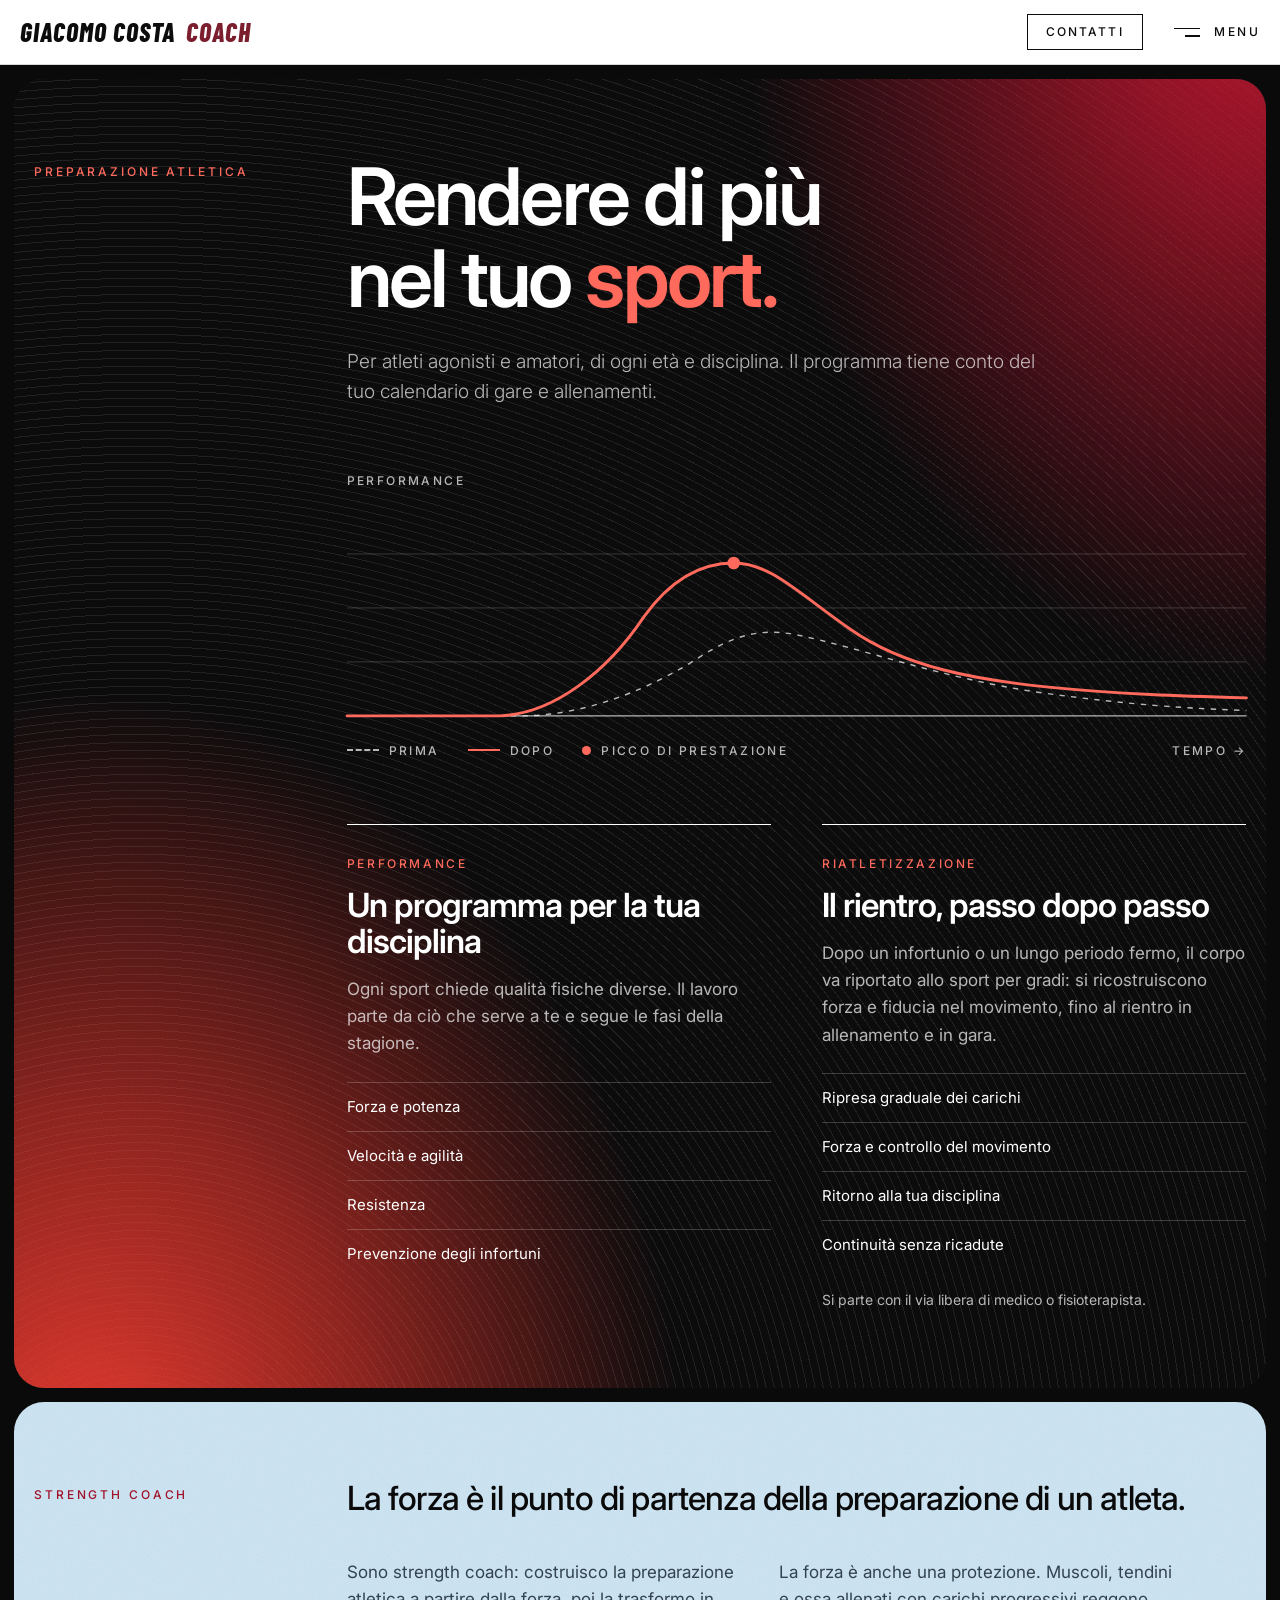
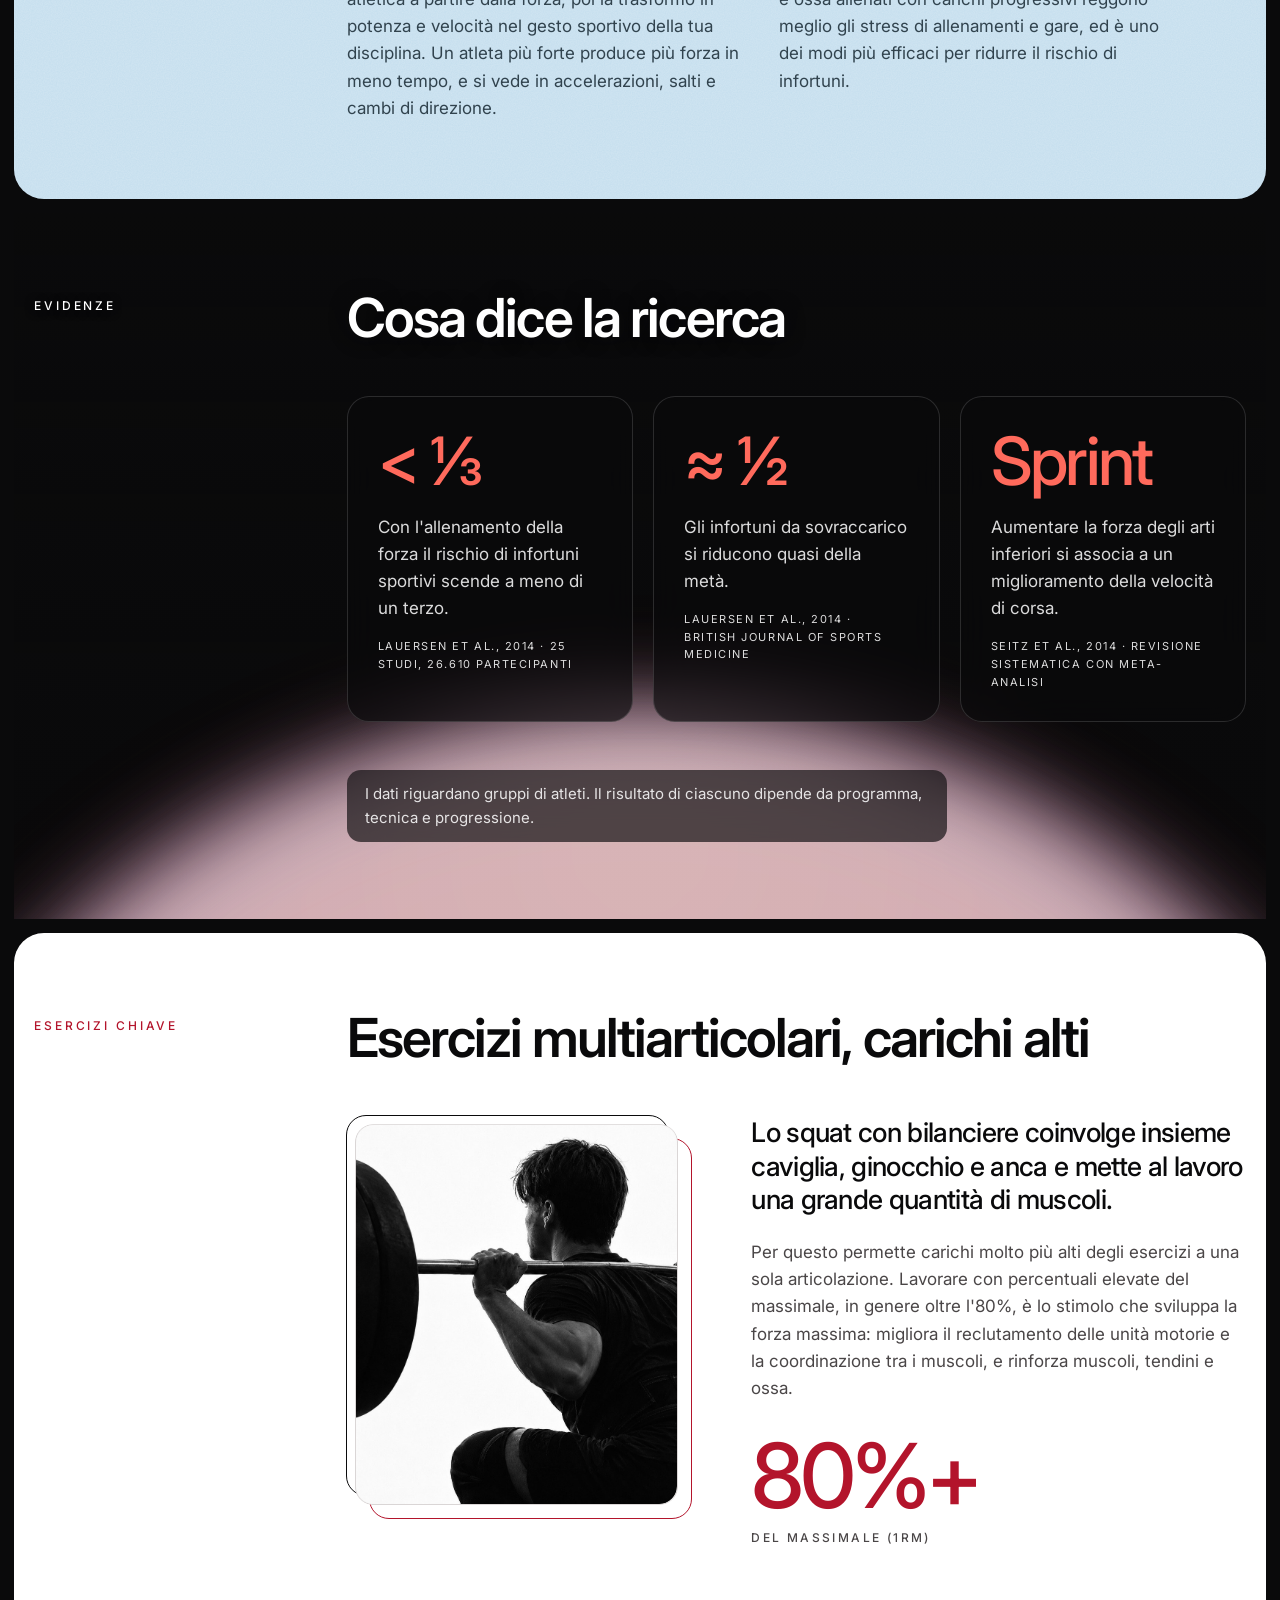
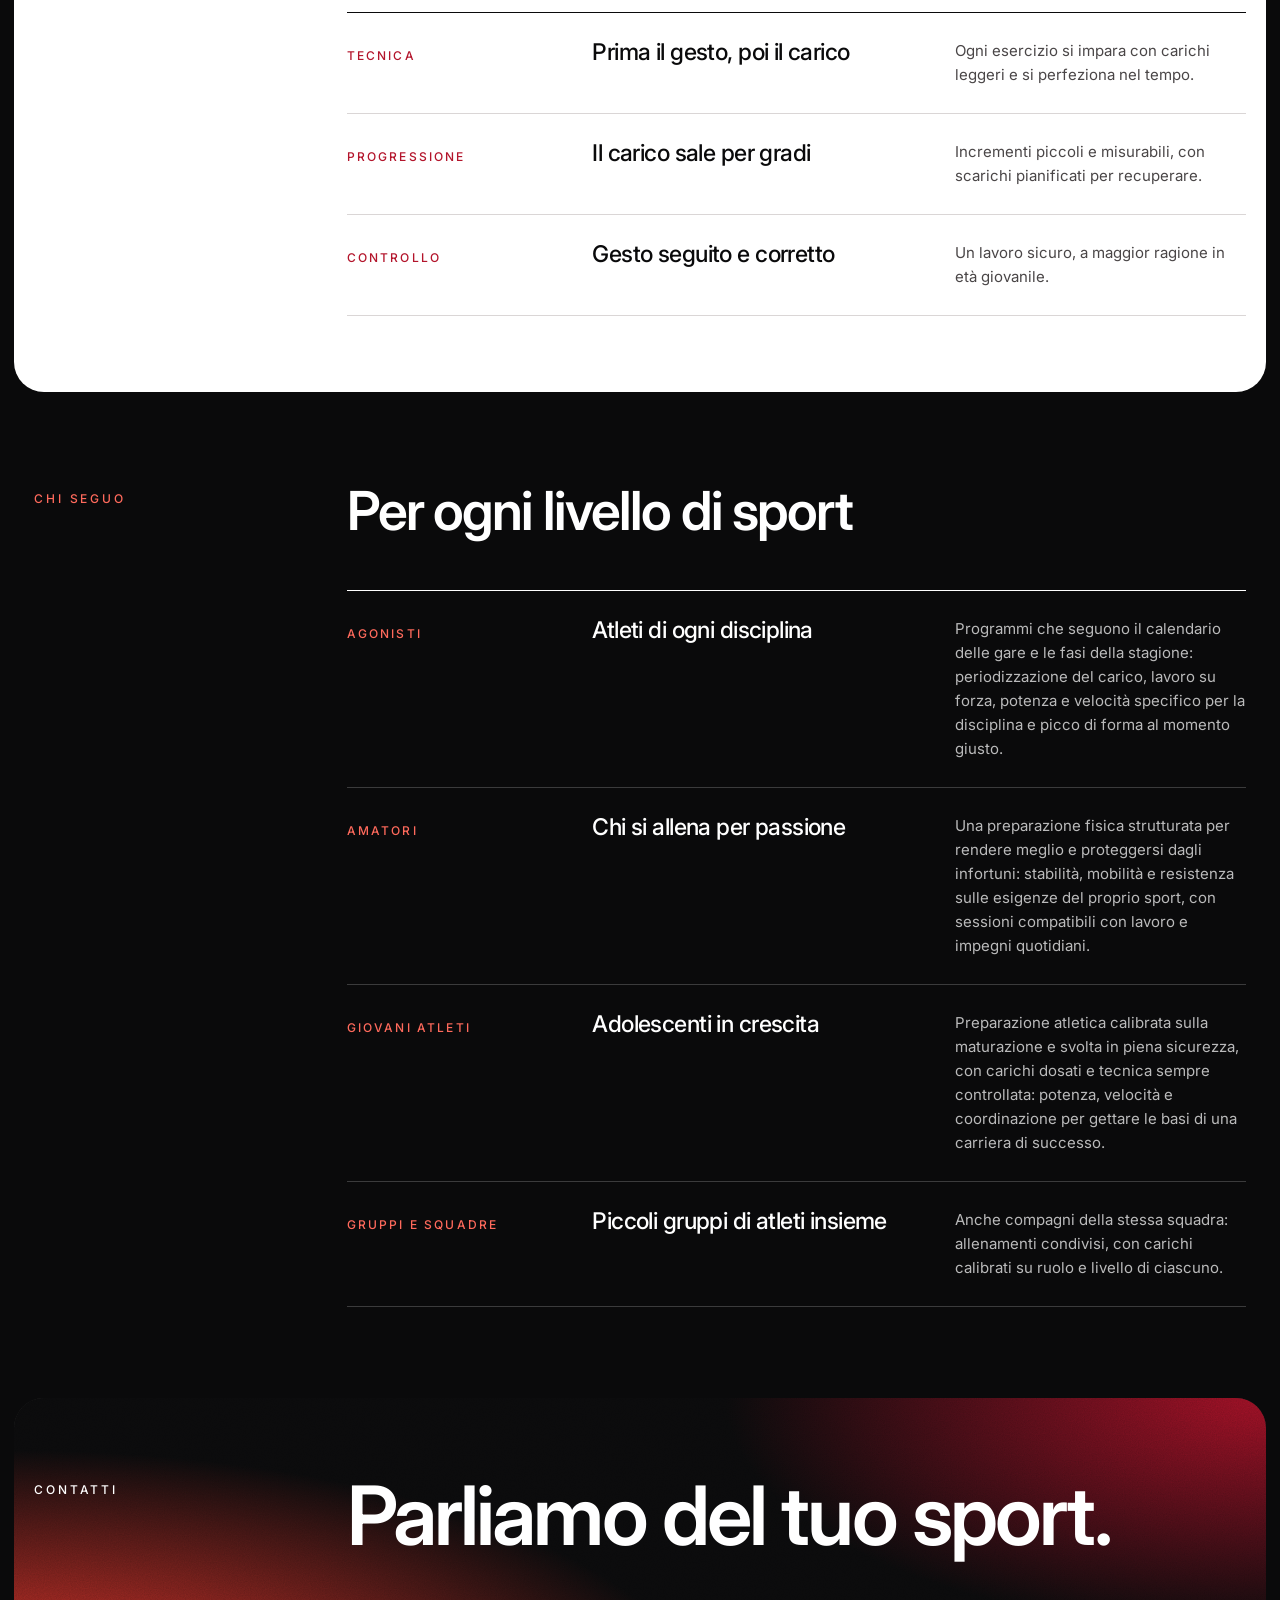
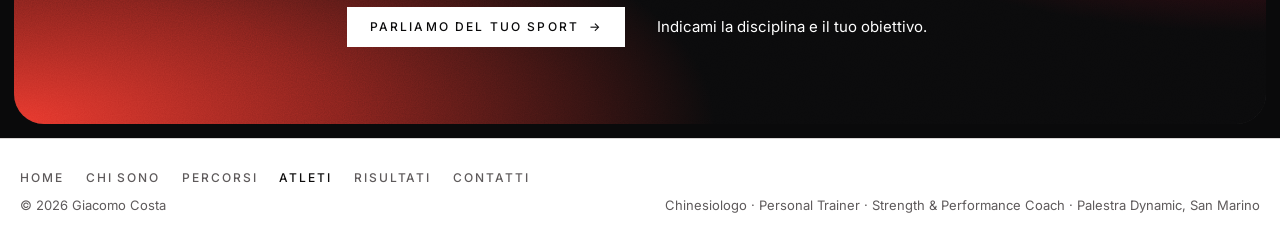
==== commit 2f50b067: "Add files via upload" ====
--- a/atleti.html
+++ b/atleti.html
@@ -125,7 +125,7 @@
     </div>
   </section>
 
-  <section class="sec band">
+  <section class="sec band sec-hz"><div class="hz" aria-hidden="true"><i class="b"></i><i class="r"></i><i class="w"></i></div>
     <div class="wrap">
       <div class="grid">
         <p class="label">Evidenze</p>
--- a/style.css
+++ b/style.css
@@ -860,3 +860,58 @@
 .drawer li{border-top-color:rgba(196,222,238,.2)}
 .drawer li:last-child{border-bottom-color:rgba(196,222,238,.2)}
 @media (prefers-reduced-motion:reduce){.drawer::before{transition:none}}
+
+
+/* ---- Home, sezione "Aree di lavoro": orizzonte luminoso animato sullo sfondo ---- */
+.hm>section.sec-hz{background:transparent}
+.hz{position:absolute;inset:0;z-index:0;overflow:hidden;pointer-events:none;border-radius:inherit}
+.hz i{position:absolute;left:50%;top:72%;width:130%;aspect-ratio:1;margin-left:-65%;border-radius:50%;will-change:transform}
+.hz .b{background:#6F8BFF;filter:blur(50px);opacity:.7;animation:hzB 12s ease-in-out infinite}
+.hz .r{background:#FF6A3C;filter:blur(58px);opacity:.6;animation:hzR 12s ease-in-out infinite}
+.hz .w{background:radial-gradient(circle at 50% 8%,#FFFFFF 0,#EFE9F2 38%,#D9CFE4 70%);filter:blur(34px);opacity:.55;animation:hzW 12s ease-in-out infinite}
+@keyframes hzW{0%,100%{transform:translate(-4%,22%) rotate(-6deg)}50%{transform:translate(4%,-52%) rotate(8deg) scale(1.04)}}
+@keyframes hzB{0%,100%{transform:translate(-3%,19%) rotate(-6deg)}50%{transform:translate(5%,-58%) rotate(8deg) scale(1.04)}}
+@keyframes hzR{0%,100%{transform:translate(-5%,25%) rotate(-6deg)}50%{transform:translate(3%,-46%) rotate(8deg) scale(1.04)}}
+.sec-hz h2.h2,.sec-hz .label{text-shadow:0 1px 18px rgba(10,10,11,.55)}
+.hz::after{content:"";position:absolute;inset:0;background:linear-gradient(180deg,rgba(10,10,11,.5) 0,rgba(10,10,11,.2) 40%,rgba(10,10,11,.03) 75%)}
+.sec-hz>.wrap{position:relative;z-index:2}
+@media (prefers-reduced-motion:reduce){.hz i{animation:none}}
+@media (max-width:900px){.hz i{width:230%;margin-left:-115%;top:76%}}
+/* riquadri di testo sulle sezioni con l'effetto: leggibilità sempre garantita */
+.sec-hz .steps,.sec-hz .stats{gap:clamp(12px,1.6vw,20px)}
+.sec-hz .step,.sec-hz .stat{background:rgba(10,10,11,.66);-webkit-backdrop-filter:blur(16px);backdrop-filter:blur(16px);border:1px solid rgba(255,255,255,.14);border-radius:22px;padding:clamp(20px,2.4vw,30px)}
+.sec-hz .step{color:#fff}
+.sec-hz .step p{color:rgba(255,255,255,.8)}
+.sec-hz .step h3{color:#fff}
+.sec-hz .stat p,.sec-hz .stat small{color:rgba(255,255,255,.86)}
+.sec-hz .stat-note{display:inline-block;background:rgba(10,10,11,.66);-webkit-backdrop-filter:blur(16px);backdrop-filter:blur(16px);padding:12px 18px;border-radius:14px;color:rgba(255,255,255,.86)}
+.sec-hz .label{color:#fff;text-shadow:0 1px 10px rgba(10,10,11,.7)}
+/* Chi sono: riquadri di testo */
+.sec-hz .lead{text-shadow:0 1px 20px rgba(10,10,11,.6)}
+.sec-hz .cols p,.sec-hz .pillar{background:rgba(10,10,11,.66);-webkit-backdrop-filter:blur(16px);backdrop-filter:blur(16px);border:1px solid rgba(255,255,255,.14);border-radius:22px;padding:clamp(18px,2.2vw,28px);color:rgba(255,255,255,.88)}
+.sec-hz .pillar h3{color:#fff}
+.sec-hz .pillar p{color:rgba(255,255,255,.8)}
+.sec-hz .pillars{gap:clamp(12px,1.6vw,20px)}
+.sec-hz .cols{gap:clamp(12px,1.6vw,20px)}
+.sec-hz .cols{align-items:start}
+
+/* Colori distinti per fasce d'età (Home) e per i tre principi (Chi sono) */
+.plates.ages li:nth-child(1){--c:#B3142B}
+.plates.ages li:nth-child(2){--c:#1F6A8A}
+.plates.ages li:nth-child(3){--c:#2E7D5B}
+.plates.ages li{border-top:2px solid var(--c)}
+.plates.ages li:last-child{border-bottom:2px solid var(--c)}
+.plates.ages b{color:var(--c)}
+.pillars .pillar:nth-child(1){--c:#FF6A5C}
+.pillars .pillar:nth-child(2){--c:#8FC3F0}
+.pillars .pillar:nth-child(3){--c:#FFB35C}
+.pillars .pillar{border-top:3px solid var(--c)}
+.pillars .pillar::before{background:var(--c)}
+.pillars .pillar b,.pillars .pillar h3{color:var(--c)}
+.pillars .pillar:hover::before{background:var(--c)}
+.pillars .pillar::before{display:none}
+.agefig .age-node:nth-of-type(1){fill:#B3142B}
+.agefig .age-node:nth-of-type(2){fill:#1F6A8A}
+.agefig .age-node:nth-of-type(3){fill:#2E7D5B}
+/* Chi sono: primo riquadro in azzurro, in tema con la palette */
+.sec-hz .cols p:first-child{background:#C4DEEE;-webkit-backdrop-filter:none;backdrop-filter:none;border-color:rgba(10,10,11,.1);color:#0A0A0B;font-weight:500;box-shadow:0 18px 40px -24px rgba(0,0,0,.6)}
